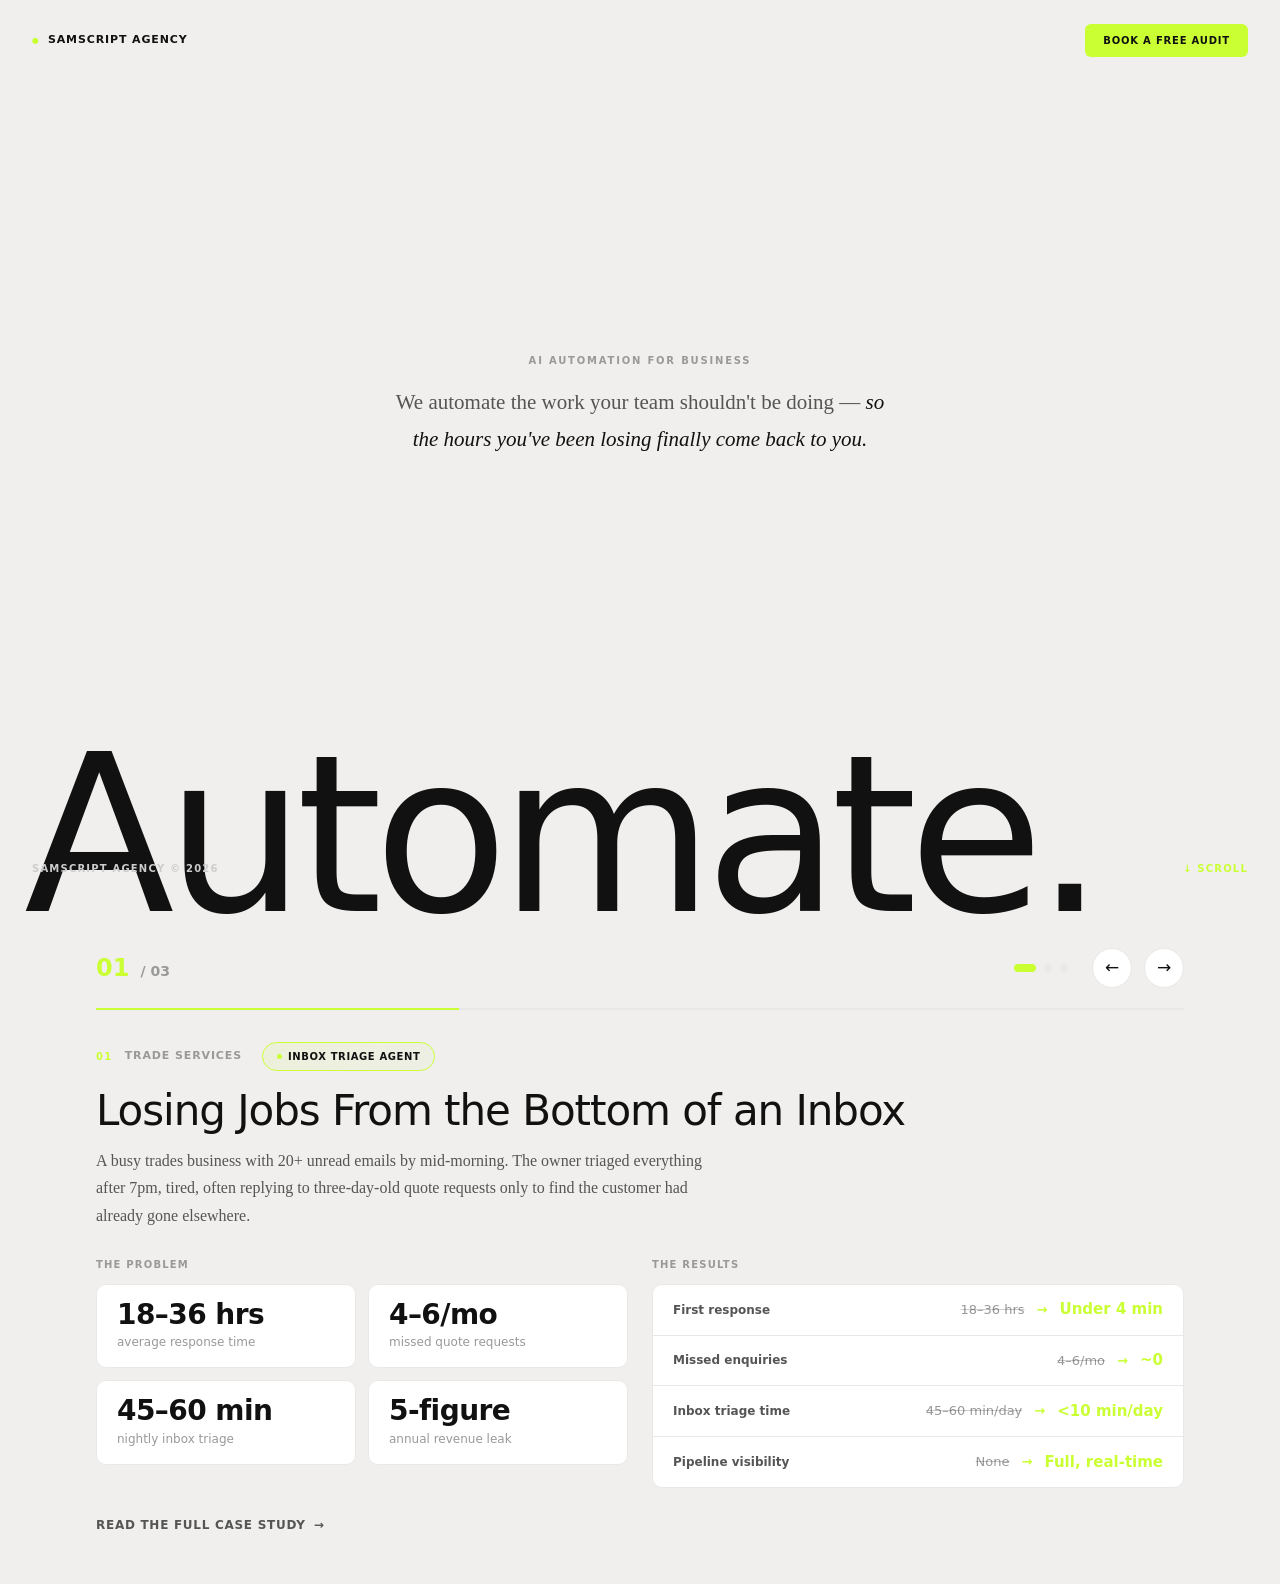
==== index.html @ f77a56ac "deploy: sampnorris/samscript.dev@aefa66f8e7de5ef4838a0bcd7e2a8e4425601371" ====
<!doctype html>
<html lang="en">
  <head>
    <meta charset="UTF-8" />
    <link rel="icon" type="image/svg+xml" href="/vite.svg" />
    <meta name="viewport" content="width=device-width, initial-scale=1.0" />
    <title>samscript-site</title>
    <script type="module" crossorigin src="/assets/index-CL_CeE8U.js"></script>
    <link rel="stylesheet" crossorigin href="/assets/index-Q63QSX1N.css">
  </head>
  <body>
    <div id="app"></div>
  </body>
</html>
---- assets/index-Q63QSX1N.css ----
@layer properties{@supports (((-webkit-hyphens:none)) and (not (margin-trim:inline))) or ((-moz-orient:inline) and (not (color:rgb(from red r g b)))){*,:before,:after,::backdrop{--tw-rotate-x:initial;--tw-rotate-y:initial;--tw-rotate-z:initial;--tw-skew-x:initial;--tw-skew-y:initial;--tw-border-style:solid;--tw-font-weight:initial;--tw-tracking:initial;--tw-backdrop-blur:initial;--tw-backdrop-brightness:initial;--tw-backdrop-contrast:initial;--tw-backdrop-grayscale:initial;--tw-backdrop-hue-rotate:initial;--tw-backdrop-invert:initial;--tw-backdrop-opacity:initial;--tw-backdrop-saturate:initial;--tw-backdrop-sepia:initial;--tw-ease:initial}}}@layer theme{:root,:host{--font-sans:"Jost", system-ui, sans-serif;--font-serif:"Lora", Georgia, serif;--font-mono:ui-monospace, SFMono-Regular, Menlo, Monaco, Consolas, "Liberation Mono", "Courier New", monospace;--spacing:.25rem;--font-weight-semibold:600;--font-weight-bold:700;--ease-out:cubic-bezier(0, 0, .2, 1);--ease-in-out:cubic-bezier(.4, 0, .2, 1);--default-transition-duration:.15s;--default-transition-timing-function:cubic-bezier(.4, 0, .2, 1);--default-font-family:var(--font-sans);--default-mono-font-family:var(--font-mono);--color-base:#f0efed;--color-surface:#fff;--color-surface-alt:#f7f6f4;--color-border:#e8e8e8;--color-border-dark:#d0d0d0;--color-text-primary:#111;--color-text-secondary:#555;--color-text-muted:#999;--color-text-faint:#ccc;--color-dark:#111;--color-dark-raised:#1c1c1c;--color-dark-border:#2a2a2a;--color-dark-muted:#666;--color-pop:#caff33;--color-pop-hover:#b8f020;--color-pop-text:#111}}@layer base{*,:after,:before,::backdrop{box-sizing:border-box;border:0 solid;margin:0;padding:0}::file-selector-button{box-sizing:border-box;border:0 solid;margin:0;padding:0}html,:host{-webkit-text-size-adjust:100%;tab-size:4;line-height:1.5;font-family:var(--default-font-family,ui-sans-serif, system-ui, sans-serif, "Apple Color Emoji", "Segoe UI Emoji", "Segoe UI Symbol", "Noto Color Emoji");font-feature-settings:var(--default-font-feature-settings,normal);font-variation-settings:var(--default-font-variation-settings,normal);-webkit-tap-highlight-color:transparent}hr{height:0;color:inherit;border-top-width:1px}abbr:where([title]){-webkit-text-decoration:underline dotted;text-decoration:underline dotted}h1,h2,h3,h4,h5,h6{font-size:inherit;font-weight:inherit}a{color:inherit;-webkit-text-decoration:inherit;text-decoration:inherit}b,strong{font-weight:bolder}code,kbd,samp,pre{font-family:var(--default-mono-font-family,ui-monospace, SFMono-Regular, Menlo, Monaco, Consolas, "Liberation Mono", "Courier New", monospace);font-feature-settings:var(--default-mono-font-feature-settings,normal);font-variation-settings:var(--default-mono-font-variation-settings,normal);font-size:1em}small{font-size:80%}sub,sup{vertical-align:baseline;font-size:75%;line-height:0;position:relative}sub{bottom:-.25em}sup{top:-.5em}table{text-indent:0;border-color:inherit;border-collapse:collapse}:-moz-focusring{outline:auto}progress{vertical-align:baseline}summary{display:list-item}ol,ul,menu{list-style:none}img,svg,video,canvas,audio,iframe,embed,object{vertical-align:middle;display:block}img,video{max-width:100%;height:auto}button,input,select,optgroup,textarea{font:inherit;font-feature-settings:inherit;font-variation-settings:inherit;letter-spacing:inherit;color:inherit;opacity:1;background-color:#0000;border-radius:0}::file-selector-button{font:inherit;font-feature-settings:inherit;font-variation-settings:inherit;letter-spacing:inherit;color:inherit;opacity:1;background-color:#0000;border-radius:0}:where(select:is([multiple],[size])) optgroup{font-weight:bolder}:where(select:is([multiple],[size])) optgroup option{padding-inline-start:20px}::file-selector-button{margin-inline-end:4px}::placeholder{opacity:1}@supports (not ((-webkit-appearance:-apple-pay-button))) or (contain-intrinsic-size:1px){::placeholder{color:currentColor}@supports (color:color-mix(in lab,red,red)){::placeholder{color:color-mix(in oklab,currentcolor 50%,transparent)}}}textarea{resize:vertical}::-webkit-search-decoration{-webkit-appearance:none}::-webkit-date-and-time-value{min-height:1lh;text-align:inherit}::-webkit-datetime-edit{display:inline-flex}::-webkit-datetime-edit-fields-wrapper{padding:0}::-webkit-datetime-edit{padding-block:0}::-webkit-datetime-edit-year-field{padding-block:0}::-webkit-datetime-edit-month-field{padding-block:0}::-webkit-datetime-edit-day-field{padding-block:0}::-webkit-datetime-edit-hour-field{padding-block:0}::-webkit-datetime-edit-minute-field{padding-block:0}::-webkit-datetime-edit-second-field{padding-block:0}::-webkit-datetime-edit-millisecond-field{padding-block:0}::-webkit-datetime-edit-meridiem-field{padding-block:0}::-webkit-calendar-picker-indicator{line-height:1}:-moz-ui-invalid{box-shadow:none}button,input:where([type=button],[type=reset],[type=submit]){appearance:button}::file-selector-button{appearance:button}::-webkit-inner-spin-button{height:auto}::-webkit-outer-spin-button{height:auto}[hidden]:where(:not([hidden=until-found])){display:none!important}*,:before,:after{box-sizing:border-box;margin:0;padding:0}html{font-family:var(--font-sans);-webkit-font-smoothing:antialiased;-moz-osx-font-smoothing:grayscale}body{background:var(--color-base);color:var(--color-text-primary);line-height:1.5}}@layer components{.btn-pop{background:var(--color-pop);color:var(--color-pop-text);font-family:var(--font-sans);letter-spacing:.08em;text-transform:uppercase;cursor:pointer;border:none;border-radius:6px;align-items:center;gap:6px;padding:12px 22px;font-size:11px;font-weight:800;transition:background .15s,transform .1s;display:inline-flex}.btn-pop:hover{background:var(--color-pop-hover);transform:translateY(-1px)}.btn-ghost{color:var(--color-text-secondary);font-family:var(--font-sans);letter-spacing:.06em;text-transform:uppercase;border:1.5px solid var(--color-border-dark);cursor:pointer;background:0 0;border-radius:6px;align-items:center;gap:6px;padding:11px 20px;font-size:11px;font-weight:600;transition:border-color .15s,color .15s;display:inline-flex}.btn-ghost:hover{border-color:var(--color-text-secondary);color:var(--color-text-primary)}.btn-pop-dark{background:var(--color-pop);color:var(--color-pop-text);font-family:var(--font-sans);letter-spacing:.08em;text-transform:uppercase;cursor:pointer;border:none;border-radius:6px;align-items:center;gap:6px;padding:12px 24px;font-size:11px;font-weight:800;transition:background .15s;display:inline-flex}.btn-pop-dark:hover{background:var(--color-pop-hover)}.label-eyebrow{font-family:var(--font-sans);letter-spacing:.18em;text-transform:uppercase;color:var(--color-text-muted);font-size:10px;font-weight:700}.text-serif{font-family:var(--font-serif);font-weight:400;line-height:1.75}}@layer utilities{.absolute{position:absolute}.relative{position:relative}.static{position:static}.start{inset-inline-start:var(--spacing)}.top-0{top:calc(var(--spacing) * 0)}.right-0{right:calc(var(--spacing) * 0)}.left-0{left:calc(var(--spacing) * 0)}.z-10{z-index:10}.mx-auto{margin-inline:auto}.mr-3{margin-right:calc(var(--spacing) * 3)}.mb-4{margin-bottom:calc(var(--spacing) * 4)}.mb-6{margin-bottom:calc(var(--spacing) * 6)}.ml-2{margin-left:calc(var(--spacing) * 2)}.contents{display:contents}.flex{display:flex}.grid{display:grid}.table{display:table}.min-h-screen{min-height:100vh}.w-full{width:100%}.max-w-\[1400px\]{max-width:1400px}.flex-1{flex:1}.flex-shrink{flex-shrink:1}.transform{transform:var(--tw-rotate-x,) var(--tw-rotate-y,) var(--tw-rotate-z,) var(--tw-skew-x,) var(--tw-skew-y,)}.grid-cols-1{grid-template-columns:repeat(1,minmax(0,1fr))}.flex-col{flex-direction:column}.flex-wrap{flex-wrap:wrap}.items-center{align-items:center}.items-end{align-items:flex-end}.justify-between{justify-content:space-between}.justify-center{justify-content:center}.gap-2{gap:calc(var(--spacing) * 2)}.gap-6{gap:calc(var(--spacing) * 6)}.border{border-style:var(--tw-border-style);border-width:1px}.px-6{padding-inline:calc(var(--spacing) * 6)}.py-12{padding-block:calc(var(--spacing) * 12)}.text-center{text-align:center}.text-left{text-align:left}.text-\[10px\]{font-size:10px}.text-\[11px\]{font-size:11px}.font-bold{--tw-font-weight:var(--font-weight-bold);font-weight:var(--font-weight-bold)}.font-semibold{--tw-font-weight:var(--font-weight-semibold);font-weight:var(--font-weight-semibold)}.tracking-\[0\.08em\]{--tw-tracking:.08em;letter-spacing:.08em}.tracking-\[0\.14em\]{--tw-tracking:.14em;letter-spacing:.14em}.text-\[var\(--color-pop\)\]{color:var(--color-pop)}.text-\[var\(--color-text-muted\)\]{color:var(--color-text-muted)}.uppercase{text-transform:uppercase}.backdrop-filter{-webkit-backdrop-filter:var(--tw-backdrop-blur,) var(--tw-backdrop-brightness,) var(--tw-backdrop-contrast,) var(--tw-backdrop-grayscale,) var(--tw-backdrop-hue-rotate,) var(--tw-backdrop-invert,) var(--tw-backdrop-opacity,) var(--tw-backdrop-saturate,) var(--tw-backdrop-sepia,);backdrop-filter:var(--tw-backdrop-blur,) var(--tw-backdrop-brightness,) var(--tw-backdrop-contrast,) var(--tw-backdrop-grayscale,) var(--tw-backdrop-hue-rotate,) var(--tw-backdrop-invert,) var(--tw-backdrop-opacity,) var(--tw-backdrop-saturate,) var(--tw-backdrop-sepia,)}.transition{transition-property:color,background-color,border-color,outline-color,text-decoration-color,fill,stroke,--tw-gradient-from,--tw-gradient-via,--tw-gradient-to,opacity,box-shadow,transform,translate,scale,rotate,filter,-webkit-backdrop-filter,backdrop-filter,display,content-visibility,overlay,pointer-events;transition-timing-function:var(--tw-ease,var(--default-transition-timing-function));transition-duration:var(--tw-duration,var(--default-transition-duration))}.ease-in-out{--tw-ease:var(--ease-in-out);transition-timing-function:var(--ease-in-out)}.ease-out{--tw-ease:var(--ease-out);transition-timing-function:var(--ease-out)}.select-none{-webkit-user-select:none;user-select:none}@media(min-width:40rem){.sm\:px-10{padding-inline:calc(var(--spacing) * 10)}}@media(min-width:48rem){.md\:px-10{padding-inline:calc(var(--spacing) * 10)}.md\:px-16{padding-inline:calc(var(--spacing) * 16)}}@media(min-width:64rem){.lg\:grid-cols-2{grid-template-columns:repeat(2,minmax(0,1fr))}.lg\:px-24{padding-inline:calc(var(--spacing) * 24)}}}@property --tw-rotate-x{syntax:"*";inherits:false}@property --tw-rotate-y{syntax:"*";inherits:false}@property --tw-rotate-z{syntax:"*";inherits:false}@property --tw-skew-x{syntax:"*";inherits:false}@property --tw-skew-y{syntax:"*";inherits:false}@property --tw-border-style{syntax:"*";inherits:false;initial-value:solid}@property --tw-font-weight{syntax:"*";inherits:false}@property --tw-tracking{syntax:"*";inherits:false}@property --tw-backdrop-blur{syntax:"*";inherits:false}@property --tw-backdrop-brightness{syntax:"*";inherits:false}@property --tw-backdrop-contrast{syntax:"*";inherits:false}@property --tw-backdrop-grayscale{syntax:"*";inherits:false}@property --tw-backdrop-hue-rotate{syntax:"*";inherits:false}@property --tw-backdrop-invert{syntax:"*";inherits:false}@property --tw-backdrop-opacity{syntax:"*";inherits:false}@property --tw-backdrop-saturate{syntax:"*";inherits:false}@property --tw-backdrop-sepia{syntax:"*";inherits:false}@property --tw-ease{syntax:"*";inherits:false}.carousel.svelte-183xy60{position:relative;scroll-margin-top:2rem}.controls.svelte-183xy60{display:flex;align-items:center;justify-content:space-between;margin-bottom:2rem;padding-bottom:1.25rem;border-bottom:2px solid var(--color-border);position:relative}.controls.svelte-183xy60:after{content:"";position:absolute;bottom:-2px;left:0;height:2px;background:var(--color-pop);transition:width .5s ease;width:var(--progress)}.counter.svelte-183xy60{font-weight:700;color:var(--color-text-secondary)}.counter.svelte-183xy60 .cur:where(.svelte-183xy60){font-size:24px;color:var(--color-pop);margin-right:.35rem}.counter.svelte-183xy60 .tot:where(.svelte-183xy60){color:var(--color-text-muted);font-size:14px}.nav-row.svelte-183xy60{display:flex;gap:.75rem;align-items:center}.dot.svelte-183xy60{width:8px;height:8px;border-radius:50%;background:var(--color-border);cursor:pointer;border:none;padding:0;transition:all .3s ease}.dot.on.svelte-183xy60{background:var(--color-pop);width:22px;border-radius:4px}.dot.svelte-183xy60:hover:not(.on){background:var(--color-text-muted)}.arrow.svelte-183xy60{width:40px;height:40px;border-radius:50%;border:1.5px solid var(--color-border);background:var(--color-surface);color:var(--color-text-primary);font-size:17px;display:flex;align-items:center;justify-content:center;cursor:pointer;transition:all .25s ease}.arrow.svelte-183xy60:hover{border-color:var(--color-pop);background:var(--color-pop);color:var(--color-pop-text)}.slide.svelte-183xy60{opacity:0;animation:svelte-183xy60-fadeIn .5s ease-out forwards}@keyframes svelte-183xy60-fadeIn{0%{opacity:0;transform:translateY(20px)}to{opacity:1;transform:translateY(0)}}.eyebrow.svelte-183xy60{display:flex;align-items:center;gap:.75rem;margin-bottom:1rem}.headline.svelte-183xy60{font-size:clamp(26px,3.5vw,42px);font-weight:500;line-height:1.15;letter-spacing:-.025em;color:var(--color-text-primary);margin-bottom:.75rem}.situation.svelte-183xy60{font-family:var(--font-serif);font-size:16px;line-height:1.7;color:var(--color-text-secondary);max-width:620px;margin-bottom:1.75rem}.stats-grid.svelte-183xy60{display:grid;grid-template-columns:1fr 1fr;gap:.75rem}.stat-card.svelte-183xy60{background:var(--color-surface);border:1.5px solid var(--color-border);border-radius:10px;padding:1rem 1.25rem;transition:border-color .2s ease}.stat-card.svelte-183xy60:hover{border-color:var(--color-pop)}.stat-val.svelte-183xy60{font-size:28px;font-weight:700;letter-spacing:-.02em;color:var(--color-text-primary);line-height:1;margin-bottom:.35rem}.stat-lbl.svelte-183xy60{font-size:12px;line-height:1.4;color:var(--color-text-muted)}.results.svelte-183xy60{background:var(--color-surface);border:1.5px solid var(--color-border);border-radius:10px;overflow:hidden}.res-row.svelte-183xy60{display:flex;align-items:center;justify-content:space-between;padding:.85rem 1.25rem;border-bottom:1px solid var(--color-border)}.res-row.svelte-183xy60:last-child{border-bottom:none}.res-metric.svelte-183xy60{font-size:12px;font-weight:600;color:var(--color-text-secondary);flex:1}.res-vals.svelte-183xy60{display:flex;align-items:center;gap:.75rem;flex-shrink:0}.res-before.svelte-183xy60{font-size:13px;color:var(--color-text-muted);text-decoration:line-through;text-decoration-color:#0003}.res-after.svelte-183xy60{font-size:15px;font-weight:700;color:var(--color-pop)}.res-arrow.svelte-183xy60{font-size:13px;color:var(--color-pop);font-weight:700}.read-more.svelte-183xy60{display:inline-flex;align-items:center;gap:.5rem;font-size:12px;font-weight:700;letter-spacing:.06em;text-transform:uppercase;color:var(--color-text-secondary);text-decoration:none;cursor:pointer;transition:color .2s ease;background:none;border:none;padding:0;font-family:var(--font-sans)}.read-more.svelte-183xy60:hover{color:var(--color-pop)}.read-more.svelte-183xy60 span:where(.svelte-183xy60){transition:transform .2s ease;display:inline-block}.read-more.svelte-183xy60:hover span:where(.svelte-183xy60){transform:translate(3px)}.section-label.svelte-183xy60{font-size:10px;font-weight:800;letter-spacing:.12em;text-transform:uppercase;color:var(--color-text-muted);margin-bottom:.75rem}.agent-pill.svelte-183xy60{display:inline-flex;align-items:center;gap:6px;padding:6px 14px;background:linear-gradient(135deg,#caff331a,#caff330a);border:1.5px solid var(--color-pop);border-radius:50px;font-size:10px;font-weight:700;letter-spacing:.06em;text-transform:uppercase;color:var(--color-text-primary)}.agent-dot.svelte-183xy60{width:5px;height:5px;border-radius:50%;background:var(--color-pop);animation:svelte-183xy60-pulse 2s ease-in-out infinite}@keyframes svelte-183xy60-pulse{0%,to{opacity:1}50%{opacity:.5}}@media(max-width:768px){.controls.svelte-183xy60{flex-direction:column;gap:1rem;align-items:flex-start}.nav-row.svelte-183xy60{width:100%;justify-content:space-between}.stats-grid.svelte-183xy60{grid-template-columns:1fr}.res-row.svelte-183xy60{flex-direction:column;align-items:flex-start;gap:.35rem}}.detail.svelte-16anqqb{min-height:100vh;background:var(--color-base)}.top-bar.svelte-16anqqb{position:sticky;top:0;z-index:50;display:flex;align-items:center;justify-content:space-between;padding:18px 32px;background:var(--color-base);border-bottom:1.5px solid var(--color-border);-webkit-backdrop-filter:blur(12px);backdrop-filter:blur(12px);background:#f0efedeb}.back-link.svelte-16anqqb{display:inline-flex;align-items:center;gap:8px;font-size:11px;font-weight:700;letter-spacing:.08em;text-transform:uppercase;color:var(--color-text-secondary);text-decoration:none;transition:color .2s ease}.back-link.svelte-16anqqb:hover{color:var(--color-pop)}.back-link.svelte-16anqqb .arrow:where(.svelte-16anqqb){transition:transform .2s ease;display:inline-block}.back-link.svelte-16anqqb:hover .arrow:where(.svelte-16anqqb){transform:translate(-3px)}.bar-label.svelte-16anqqb{font-size:10px;font-weight:700;letter-spacing:.12em;text-transform:uppercase;color:var(--color-text-faint)}.hero-banner.svelte-16anqqb{padding:80px 0 60px;border-bottom:2px solid var(--color-border)}.hero-inner.svelte-16anqqb{max-width:860px;margin:0 auto;padding:0 32px}.eyebrow-row.svelte-16anqqb{display:flex;align-items:center;gap:12px;margin-bottom:20px;flex-wrap:wrap}.case-number.svelte-16anqqb{font-size:11px;font-weight:700;letter-spacing:.14em;text-transform:uppercase;color:var(--color-pop)}.industry-tag.svelte-16anqqb{font-size:11px;font-weight:600;letter-spacing:.08em;text-transform:uppercase;color:var(--color-text-muted)}.agent-pill.svelte-16anqqb{display:inline-flex;align-items:center;gap:6px;padding:6px 14px;background:linear-gradient(135deg,#caff331a,#caff330a);border:1.5px solid var(--color-pop);border-radius:50px;font-size:10px;font-weight:700;letter-spacing:.06em;text-transform:uppercase;color:var(--color-text-primary)}.agent-dot.svelte-16anqqb{width:5px;height:5px;border-radius:50%;background:var(--color-pop);animation:svelte-16anqqb-pulse 2s ease-in-out infinite}@keyframes svelte-16anqqb-pulse{0%,to{opacity:1}50%{opacity:.5}}.hero-headline.svelte-16anqqb{font-family:var(--font-sans);font-size:clamp(32px,5vw,56px);font-weight:500;line-height:1.08;letter-spacing:-.03em;color:var(--color-text-primary);margin-bottom:20px}.hero-lede.svelte-16anqqb{font-family:var(--font-serif);font-size:clamp(17px,2vw,20px);line-height:1.7;color:var(--color-text-secondary);max-width:620px}.article.svelte-16anqqb{max-width:860px;margin:0 auto;padding:0 32px}.section.svelte-16anqqb{padding:56px 0;border-bottom:1px solid var(--color-border)}.section.svelte-16anqqb:last-child{border-bottom:none}.section-label.svelte-16anqqb{font-size:10px;font-weight:800;letter-spacing:.14em;text-transform:uppercase;color:var(--color-text-muted);margin-bottom:28px}.body-text.svelte-16anqqb{font-family:var(--font-serif);font-size:17px;line-height:1.8;color:var(--color-text-secondary)}.body-text.svelte-16anqqb+.body-text:where(.svelte-16anqqb){margin-top:1.25em}.drop-cap.svelte-16anqqb:first-letter{float:left;font-family:var(--font-sans);font-size:64px;font-weight:500;line-height:.8;padding-right:10px;padding-top:6px;color:var(--color-text-primary)}.insight-callout.svelte-16anqqb{position:relative;background:var(--color-surface);border:1.5px solid var(--color-border);border-radius:12px;padding:36px 40px;margin:40px 0}.insight-callout.svelte-16anqqb:before{content:"";position:absolute;left:0;top:20px;bottom:20px;width:3px;background:var(--color-pop);border-radius:2px}.insight-q.svelte-16anqqb{font-family:var(--font-serif);font-style:italic;font-size:19px;line-height:1.6;color:var(--color-text-primary);margin-bottom:12px}.insight-a.svelte-16anqqb{font-family:var(--font-serif);font-size:17px;line-height:1.6;color:var(--color-text-secondary)}.stats-grid.svelte-16anqqb{display:grid;grid-template-columns:repeat(4,1fr);gap:1rem}.stat-card.svelte-16anqqb{background:var(--color-surface);border:1.5px solid var(--color-border);border-radius:10px;padding:20px 24px;transition:border-color .2s ease}.stat-card.svelte-16anqqb:hover{border-color:var(--color-pop)}.stat-val.svelte-16anqqb{font-size:28px;font-weight:700;letter-spacing:-.02em;color:var(--color-text-primary);line-height:1;margin-bottom:6px}.stat-lbl.svelte-16anqqb{font-size:12px;line-height:1.4;color:var(--color-text-muted)}.built-text.svelte-16anqqb{font-family:var(--font-serif);font-size:17px;line-height:1.85;color:var(--color-text-secondary);max-width:680px}.results-table.svelte-16anqqb{width:100%;border:1.5px solid var(--color-border);border-radius:12px;overflow:hidden;background:var(--color-surface)}.res-header.svelte-16anqqb{display:flex;padding:14px 24px;background:var(--color-surface-alt);border-bottom:1.5px solid var(--color-border)}.res-header.svelte-16anqqb span:where(.svelte-16anqqb){font-size:10px;font-weight:800;letter-spacing:.12em;text-transform:uppercase;color:var(--color-text-muted)}.res-header.svelte-16anqqb .col-metric:where(.svelte-16anqqb){flex:1}.res-header.svelte-16anqqb .col-before:where(.svelte-16anqqb){width:140px;text-align:right}.res-header.svelte-16anqqb .col-after:where(.svelte-16anqqb){width:140px;text-align:right}.res-row.svelte-16anqqb{display:flex;align-items:center;padding:16px 24px;border-bottom:1px solid var(--color-border);transition:background .15s ease}.res-row.svelte-16anqqb:last-child{border-bottom:none}.res-row.svelte-16anqqb:hover{background:var(--color-surface-alt)}.res-metric.svelte-16anqqb{flex:1;font-size:14px;font-weight:600;color:var(--color-text-secondary)}.res-before.svelte-16anqqb{width:140px;text-align:right;font-size:14px;color:var(--color-text-muted);text-decoration:line-through;text-decoration-color:#00000026}.res-after.svelte-16anqqb{width:140px;text-align:right;font-size:15px;font-weight:700;color:var(--color-pop)}.quote-block.svelte-16anqqb{position:relative;background:var(--color-dark);border-radius:14px;padding:48px 52px;margin:0}.quote-mark.svelte-16anqqb{position:absolute;top:28px;left:40px;font-size:72px;line-height:1;color:var(--color-pop);opacity:.25;font-family:var(--font-serif);pointer-events:none}.quote-text.svelte-16anqqb{font-family:var(--font-serif);font-style:italic;font-size:clamp(18px,2.2vw,22px);line-height:1.7;color:#f0efed;margin-bottom:20px;position:relative;z-index:1}.quote-attr.svelte-16anqqb{font-size:12px;font-weight:700;letter-spacing:.08em;text-transform:uppercase;color:var(--color-dark-muted)}.bottom-cta.svelte-16anqqb{text-align:center;padding:72px 32px;border-top:2px solid var(--color-border)}.cta-headline.svelte-16anqqb{font-family:var(--font-sans);font-size:clamp(24px,3vw,36px);font-weight:500;letter-spacing:-.02em;color:var(--color-text-primary);margin-bottom:12px}.cta-sub.svelte-16anqqb{font-family:var(--font-serif);font-size:16px;line-height:1.6;color:var(--color-text-secondary);max-width:460px;margin:0 auto 28px}.detail.svelte-16anqqb{animation:svelte-16anqqb-pageIn .5s ease-out}@keyframes svelte-16anqqb-pageIn{0%{opacity:0}to{opacity:1}}.stagger-1.svelte-16anqqb{animation:svelte-16anqqb-slideUp .55s ease-out .05s both}.stagger-2.svelte-16anqqb{animation:svelte-16anqqb-slideUp .55s ease-out .12s both}.stagger-3.svelte-16anqqb{animation:svelte-16anqqb-slideUp .55s ease-out .2s both}.stagger-4.svelte-16anqqb{animation:svelte-16anqqb-slideUp .55s ease-out .28s both}.stagger-5.svelte-16anqqb{animation:svelte-16anqqb-slideUp .55s ease-out .36s both}.stagger-6.svelte-16anqqb{animation:svelte-16anqqb-slideUp .55s ease-out .44s both}.stagger-7.svelte-16anqqb{animation:svelte-16anqqb-slideUp .55s ease-out .52s both}@keyframes svelte-16anqqb-slideUp{0%{opacity:0;transform:translateY(24px)}to{opacity:1;transform:translateY(0)}}@media(max-width:768px){.hero-inner.svelte-16anqqb,.article.svelte-16anqqb{padding:0 20px}.top-bar.svelte-16anqqb{padding:14px 20px}.hero-banner.svelte-16anqqb{padding:56px 0 40px}.section.svelte-16anqqb{padding:40px 0}.stats-grid.svelte-16anqqb{grid-template-columns:1fr 1fr}.insight-callout.svelte-16anqqb{padding:28px 24px}.quote-block.svelte-16anqqb{padding:36px 28px}.quote-mark.svelte-16anqqb{left:20px;top:18px;font-size:56px}.res-header.svelte-16anqqb .col-before:where(.svelte-16anqqb),.res-header.svelte-16anqqb .col-after:where(.svelte-16anqqb){width:100px}.res-before.svelte-16anqqb,.res-after.svelte-16anqqb{width:100px}}@media(max-width:480px){.stats-grid.svelte-16anqqb{grid-template-columns:1fr}.res-header.svelte-16anqqb{display:none}.res-row.svelte-16anqqb{flex-direction:column;align-items:flex-start;gap:4px}.res-before.svelte-16anqqb,.res-after.svelte-16anqqb{width:auto;text-align:left}}
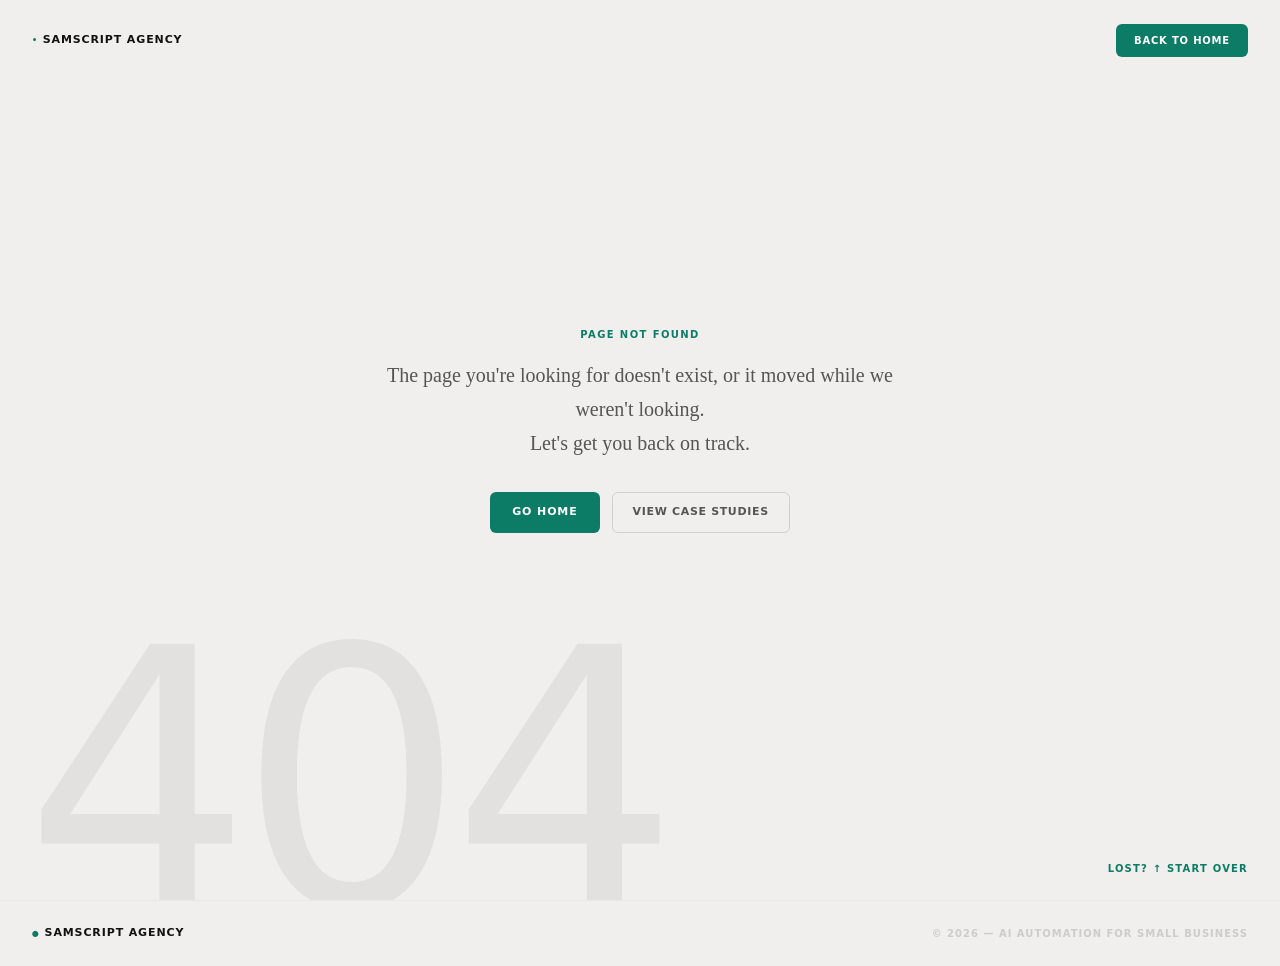
==== commit 516b3d3e: "deploy: sampnorris/samscript.dev@01a13c0c09083a279e44eea005186c3a864ef613" ====
--- a/index.html
+++ b/index.html
@@ -2,13 +2,131 @@
 <html lang="en">
   <head>
     <meta charset="UTF-8" />
-    <link rel="icon" type="image/svg+xml" href="/vite.svg" />
     <meta name="viewport" content="width=device-width, initial-scale=1.0" />
-    <title>samscript-site</title>
-    <script type="module" crossorigin src="/assets/index-CL_CeE8U.js"></script>
-    <link rel="stylesheet" crossorigin href="/assets/index-Q63QSX1N.css">
+
+    <!-- Primary Meta Tags -->
+    <title>SamScript Agency | AI Automation for Small Business</title>
+    <meta name="description" content="SamScript Agency builds AI automation agents for small businesses. We automate inbox triage, social media, e-commerce support, and more — so the hours you've been losing come back to you." />
+    <meta name="author" content="SamScript Agency" />
+    <link rel="canonical" href="https://samscript.dev/" />
+
+    <!-- Open Graph / Facebook -->
+    <meta property="og:type" content="website" />
+    <meta property="og:url" content="https://samscript.dev/" />
+    <meta property="og:title" content="SamScript Agency | AI Automation for Small Business" />
+    <meta property="og:description" content="We automate the work your team shouldn't be doing — inbox triage, social media, e-commerce support, and more. AI agents built for trades, retail, and Shopify stores." />
+    <meta property="og:site_name" content="SamScript Agency" />
+    <meta property="og:locale" content="en_GB" />
+
+    <!-- Twitter -->
+    <meta name="twitter:card" content="summary_large_image" />
+    <meta name="twitter:title" content="SamScript Agency | AI Automation for Small Business" />
+    <meta name="twitter:description" content="We automate the work your team shouldn't be doing — inbox triage, social media, e-commerce support, and more. AI agents built for trades, retail, and Shopify stores." />
+
+    <!-- Favicon -->
+    <link rel="icon" type="image/svg+xml" href="/favicon.svg" />
+    <link rel="icon" type="image/png" sizes="32x32" href="/favicon.svg" />
+
+    <!-- Font Preconnect (performance) -->
+    <link rel="preconnect" href="https://fonts.googleapis.com" />
+    <link rel="preconnect" href="https://fonts.gstatic.com" crossorigin />
+
+    <!-- Structured Data: Organization -->
+    <script type="application/ld+json">
+    {
+      "@context": "https://schema.org",
+      "@type": "Organization",
+      "name": "SamScript Agency",
+      "url": "https://samscript.dev",
+      "description": "AI automation agency that builds intelligent agents for small businesses — automating inbox triage, social media management, e-commerce support, and more.",
+      "foundingDate": "2026",
+      "areaServed": "GB",
+      "serviceType": ["AI Automation", "Business Process Automation", "AI Agent Development"],
+      "knowsAbout": ["Artificial Intelligence", "Business Automation", "Email Triage", "Social Media Automation", "E-commerce Automation"]
+    }
+    </script>
+
+    <!-- Structured Data: WebSite (enables sitelinks search in Google) -->
+    <script type="application/ld+json">
+    {
+      "@context": "https://schema.org",
+      "@type": "WebSite",
+      "name": "SamScript Agency",
+      "url": "https://samscript.dev"
+    }
+    </script>
+
+    <!-- Structured Data: ProfessionalService -->
+    <script type="application/ld+json">
+    {
+      "@context": "https://schema.org",
+      "@type": "ProfessionalService",
+      "name": "SamScript Agency",
+      "url": "https://samscript.dev",
+      "description": "We build AI automation agents for small businesses — trades, retail, and e-commerce.",
+      "priceRange": "$$",
+      "areaServed": {
+        "@type": "Country",
+        "name": "United Kingdom"
+      },
+      "hasOfferCatalog": {
+        "@type": "OfferCatalog",
+        "name": "AI Automation Services",
+        "itemListElement": [
+          {
+            "@type": "Offer",
+            "itemOffered": {
+              "@type": "Service",
+              "name": "Inbox Triage Agent",
+              "description": "AI agent that classifies, prioritises, and auto-responds to emails for trade businesses."
+            }
+          },
+          {
+            "@type": "Offer",
+            "itemOffered": {
+              "@type": "Service",
+              "name": "Social Presence Agent",
+              "description": "AI agent that monitors and responds to social media comments and DMs in real time."
+            }
+          },
+          {
+            "@type": "Offer",
+            "itemOffered": {
+              "@type": "Service",
+              "name": "ShopFlow",
+              "description": "AI-powered cart recovery, support automation, and win-back campaigns for Shopify stores."
+            }
+          }
+        ]
+      }
+    }
+    </script>
+    <script type="module" crossorigin src="/assets/index-BN-cw52J.js"></script>
+    <link rel="stylesheet" crossorigin href="/assets/index-BWEl8gk3.css">
   </head>
   <body>
     <div id="app"></div>
+
+    <!-- Noscript fallback: real content for search engine crawlers -->
+    <noscript>
+      <div style="max-width:800px;margin:0 auto;padding:40px 20px;font-family:system-ui,sans-serif;color:#111;">
+<h1>SamScript Agency — AI Automation for Small Business</h1>
+<p>We automate the work your team shouldn't be doing — so the hours you've been losing finally come back to you.</p>
+<h2>Our AI Automation Services</h2>
+<p>SamScript Agency builds AI agents for trades, retail, and e-commerce businesses. No dashboards to learn. No process changes. Just results.</p>
+<h3>Losing Jobs From the Bottom of an Inbox — Inbox Triage Agent (Trade Services)</h3>
+<p>A busy trades business with 20+ unread emails by mid-morning. The owner triaged everything after 7pm, tired, often replying to three-day-old quote requests only to find the customer had already gone elsewhere.</p>
+<p><a href="/case-study/inbox-triage-agent">Read the full case study</a></p>
+<h3>Invisible on Its Own Social Media — Social Presence Agent (Independent Retail)</h3>
+<p>A small brand with thousands of engaged followers, but the owner managed everything alone. Comments got replies days late. DMs sat unread for a week. Buying signals went cold. The algorithm noticed — reach had been declining for months.</p>
+<p><a href="/case-study/social-presence-agent">Read the full case study</a></p>
+<h3>Sitting on a Revenue Problem It Didn't Know It Had — ShopFlow (E-commerce / Shopify)</h3>
+<p>A two-person Shopify store doing decent volume. Nobody had looked at what the data was saying: abandoned carts recovering at under 2%, founders spending 90 minutes a day on repeat support questions, and 60% of customers lapsed with zero win-back.</p>
+<p><a href="/case-study/shopflow">Read the full case study</a></p>
+<h2>Book a Free Audit</h2>
+<p>We build quiet systems that fix problems like these. Contact SamScript Agency to book a free audit.</p>
+</div>
+    </noscript>
+
   </body>
 </html>
--- a/assets/index-BWEl8gk3.css
+++ b/assets/index-BWEl8gk3.css
@@ -0,0 +1 @@
+@layer properties{@supports (((-webkit-hyphens:none)) and (not (margin-trim:inline))) or ((-moz-orient:inline) and (not (color:rgb(from red r g b)))){*,:before,:after,::backdrop{--tw-rotate-x:initial;--tw-rotate-y:initial;--tw-rotate-z:initial;--tw-skew-x:initial;--tw-skew-y:initial;--tw-border-style:solid;--tw-font-weight:initial;--tw-tracking:initial;--tw-backdrop-blur:initial;--tw-backdrop-brightness:initial;--tw-backdrop-contrast:initial;--tw-backdrop-grayscale:initial;--tw-backdrop-hue-rotate:initial;--tw-backdrop-invert:initial;--tw-backdrop-opacity:initial;--tw-backdrop-saturate:initial;--tw-backdrop-sepia:initial;--tw-ease:initial}}}@layer theme{:root,:host{--font-sans:"Jost", system-ui, sans-serif;--font-serif:"Lora", Georgia, serif;--font-mono:ui-monospace, SFMono-Regular, Menlo, Monaco, Consolas, "Liberation Mono", "Courier New", monospace;--spacing:.25rem;--font-weight-semibold:600;--font-weight-bold:700;--ease-out:cubic-bezier(0, 0, .2, 1);--ease-in-out:cubic-bezier(.4, 0, .2, 1);--default-transition-duration:.15s;--default-transition-timing-function:cubic-bezier(.4, 0, .2, 1);--default-font-family:var(--font-sans);--default-mono-font-family:var(--font-mono);--color-base:#f0efed;--color-surface:#fff;--color-surface-alt:#f7f6f4;--color-border:#e8e8e8;--color-border-dark:#d0d0d0;--color-text-primary:#111;--color-text-secondary:#555;--color-text-muted:#999;--color-text-faint:#ccc;--color-dark:#111;--color-dark-raised:#1c1c1c;--color-dark-border:#2a2a2a;--color-dark-muted:#666;--color-pop:#0d7c66;--color-pop-hover:#0a6654;--color-pop-text:#fff}}@layer base{*,:after,:before,::backdrop{box-sizing:border-box;border:0 solid;margin:0;padding:0}::file-selector-button{box-sizing:border-box;border:0 solid;margin:0;padding:0}html,:host{-webkit-text-size-adjust:100%;tab-size:4;line-height:1.5;font-family:var(--default-font-family,ui-sans-serif, system-ui, sans-serif, "Apple Color Emoji", "Segoe UI Emoji", "Segoe UI Symbol", "Noto Color Emoji");font-feature-settings:var(--default-font-feature-settings,normal);font-variation-settings:var(--default-font-variation-settings,normal);-webkit-tap-highlight-color:transparent}hr{height:0;color:inherit;border-top-width:1px}abbr:where([title]){-webkit-text-decoration:underline dotted;text-decoration:underline dotted}h1,h2,h3,h4,h5,h6{font-size:inherit;font-weight:inherit}a{color:inherit;-webkit-text-decoration:inherit;text-decoration:inherit}b,strong{font-weight:bolder}code,kbd,samp,pre{font-family:var(--default-mono-font-family,ui-monospace, SFMono-Regular, Menlo, Monaco, Consolas, "Liberation Mono", "Courier New", monospace);font-feature-settings:var(--default-mono-font-feature-settings,normal);font-variation-settings:var(--default-mono-font-variation-settings,normal);font-size:1em}small{font-size:80%}sub,sup{vertical-align:baseline;font-size:75%;line-height:0;position:relative}sub{bottom:-.25em}sup{top:-.5em}table{text-indent:0;border-color:inherit;border-collapse:collapse}:-moz-focusring{outline:auto}progress{vertical-align:baseline}summary{display:list-item}ol,ul,menu{list-style:none}img,svg,video,canvas,audio,iframe,embed,object{vertical-align:middle;display:block}img,video{max-width:100%;height:auto}button,input,select,optgroup,textarea{font:inherit;font-feature-settings:inherit;font-variation-settings:inherit;letter-spacing:inherit;color:inherit;opacity:1;background-color:#0000;border-radius:0}::file-selector-button{font:inherit;font-feature-settings:inherit;font-variation-settings:inherit;letter-spacing:inherit;color:inherit;opacity:1;background-color:#0000;border-radius:0}:where(select:is([multiple],[size])) optgroup{font-weight:bolder}:where(select:is([multiple],[size])) optgroup option{padding-inline-start:20px}::file-selector-button{margin-inline-end:4px}::placeholder{opacity:1}@supports (not ((-webkit-appearance:-apple-pay-button))) or (contain-intrinsic-size:1px){::placeholder{color:currentColor}@supports (color:color-mix(in lab,red,red)){::placeholder{color:color-mix(in oklab,currentcolor 50%,transparent)}}}textarea{resize:vertical}::-webkit-search-decoration{-webkit-appearance:none}::-webkit-date-and-time-value{min-height:1lh;text-align:inherit}::-webkit-datetime-edit{display:inline-flex}::-webkit-datetime-edit-fields-wrapper{padding:0}::-webkit-datetime-edit{padding-block:0}::-webkit-datetime-edit-year-field{padding-block:0}::-webkit-datetime-edit-month-field{padding-block:0}::-webkit-datetime-edit-day-field{padding-block:0}::-webkit-datetime-edit-hour-field{padding-block:0}::-webkit-datetime-edit-minute-field{padding-block:0}::-webkit-datetime-edit-second-field{padding-block:0}::-webkit-datetime-edit-millisecond-field{padding-block:0}::-webkit-datetime-edit-meridiem-field{padding-block:0}::-webkit-calendar-picker-indicator{line-height:1}:-moz-ui-invalid{box-shadow:none}button,input:where([type=button],[type=reset],[type=submit]){appearance:button}::file-selector-button{appearance:button}::-webkit-inner-spin-button{height:auto}::-webkit-outer-spin-button{height:auto}[hidden]:where(:not([hidden=until-found])){display:none!important}*,:before,:after{box-sizing:border-box;margin:0;padding:0}html{font-family:var(--font-sans);-webkit-font-smoothing:antialiased;-moz-osx-font-smoothing:grayscale}body{background:var(--color-base);color:var(--color-text-primary);line-height:1.5}}@layer components{.btn-pop{background:var(--color-pop);color:var(--color-pop-text);font-family:var(--font-sans);letter-spacing:.08em;text-transform:uppercase;cursor:pointer;border:none;border-radius:6px;align-items:center;gap:6px;padding:12px 22px;font-size:11px;font-weight:800;transition:background .15s,transform .1s;display:inline-flex}.btn-pop:hover{background:var(--color-pop-hover);transform:translateY(-1px)}.btn-ghost{color:var(--color-text-secondary);font-family:var(--font-sans);letter-spacing:.06em;text-transform:uppercase;border:1.5px solid var(--color-border-dark);cursor:pointer;background:0 0;border-radius:6px;align-items:center;gap:6px;padding:11px 20px;font-size:11px;font-weight:600;transition:border-color .15s,color .15s;display:inline-flex}.btn-ghost:hover{border-color:var(--color-text-secondary);color:var(--color-text-primary)}.btn-pop-dark{background:var(--color-pop);color:var(--color-pop-text);font-family:var(--font-sans);letter-spacing:.08em;text-transform:uppercase;cursor:pointer;border:none;border-radius:6px;align-items:center;gap:6px;padding:12px 24px;font-size:11px;font-weight:800;transition:background .15s;display:inline-flex}.btn-pop-dark:hover{background:var(--color-pop-hover)}.label-eyebrow{font-family:var(--font-sans);letter-spacing:.18em;text-transform:uppercase;color:var(--color-text-muted);font-size:10px;font-weight:700}.text-serif{font-family:var(--font-serif);font-weight:400;line-height:1.75}}@layer utilities{.visible{visibility:visible}.absolute{position:absolute}.relative{position:relative}.static{position:static}.start{inset-inline-start:var(--spacing)}.end{inset-inline-end:var(--spacing)}.top-0{top:calc(var(--spacing) * 0)}.right-0{right:calc(var(--spacing) * 0)}.left-0{left:calc(var(--spacing) * 0)}.z-10{z-index:10}.mx-auto{margin-inline:auto}.mr-3{margin-right:calc(var(--spacing) * 3)}.mb-4{margin-bottom:calc(var(--spacing) * 4)}.mb-6{margin-bottom:calc(var(--spacing) * 6)}.ml-2{margin-left:calc(var(--spacing) * 2)}.contents{display:contents}.flex{display:flex}.grid{display:grid}.hidden{display:none}.table{display:table}.min-h-screen{min-height:100vh}.w-full{width:100%}.max-w-\[1400px\]{max-width:1400px}.flex-1{flex:1}.flex-shrink{flex-shrink:1}.transform{transform:var(--tw-rotate-x,) var(--tw-rotate-y,) var(--tw-rotate-z,) var(--tw-skew-x,) var(--tw-skew-y,)}.grid-cols-1{grid-template-columns:repeat(1,minmax(0,1fr))}.flex-col{flex-direction:column}.flex-wrap{flex-wrap:wrap}.items-center{align-items:center}.items-end{align-items:flex-end}.justify-between{justify-content:space-between}.justify-center{justify-content:center}.justify-end{justify-content:flex-end}.gap-2{gap:calc(var(--spacing) * 2)}.gap-6{gap:calc(var(--spacing) * 6)}.border{border-style:var(--tw-border-style);border-width:1px}.px-6{padding-inline:calc(var(--spacing) * 6)}.py-12{padding-block:calc(var(--spacing) * 12)}.text-center{text-align:center}.text-left{text-align:left}.text-\[10px\]{font-size:10px}.text-\[11px\]{font-size:11px}.font-bold{--tw-font-weight:var(--font-weight-bold);font-weight:var(--font-weight-bold)}.font-semibold{--tw-font-weight:var(--font-weight-semibold);font-weight:var(--font-weight-semibold)}.tracking-\[0\.08em\]{--tw-tracking:.08em;letter-spacing:.08em}.tracking-\[0\.14em\]{--tw-tracking:.14em;letter-spacing:.14em}.text-\[var\(--color-pop\)\]{color:var(--color-pop)}.text-\[var\(--color-text-muted\)\]{color:var(--color-text-muted)}.uppercase{text-transform:uppercase}.backdrop-filter{-webkit-backdrop-filter:var(--tw-backdrop-blur,) var(--tw-backdrop-brightness,) var(--tw-backdrop-contrast,) var(--tw-backdrop-grayscale,) var(--tw-backdrop-hue-rotate,) var(--tw-backdrop-invert,) var(--tw-backdrop-opacity,) var(--tw-backdrop-saturate,) var(--tw-backdrop-sepia,);backdrop-filter:var(--tw-backdrop-blur,) var(--tw-backdrop-brightness,) var(--tw-backdrop-contrast,) var(--tw-backdrop-grayscale,) var(--tw-backdrop-hue-rotate,) var(--tw-backdrop-invert,) var(--tw-backdrop-opacity,) var(--tw-backdrop-saturate,) var(--tw-backdrop-sepia,)}.transition{transition-property:color,background-color,border-color,outline-color,text-decoration-color,fill,stroke,--tw-gradient-from,--tw-gradient-via,--tw-gradient-to,opacity,box-shadow,transform,translate,scale,rotate,filter,-webkit-backdrop-filter,backdrop-filter,display,content-visibility,overlay,pointer-events;transition-timing-function:var(--tw-ease,var(--default-transition-timing-function));transition-duration:var(--tw-duration,var(--default-transition-duration))}.ease-in-out{--tw-ease:var(--ease-in-out);transition-timing-function:var(--ease-in-out)}.ease-out{--tw-ease:var(--ease-out);transition-timing-function:var(--ease-out)}.select-none{-webkit-user-select:none;user-select:none}@media(min-width:40rem){.sm\:px-10{padding-inline:calc(var(--spacing) * 10)}}@media(min-width:48rem){.md\:px-10{padding-inline:calc(var(--spacing) * 10)}.md\:px-16{padding-inline:calc(var(--spacing) * 16)}}@media(min-width:64rem){.lg\:grid-cols-2{grid-template-columns:repeat(2,minmax(0,1fr))}.lg\:px-24{padding-inline:calc(var(--spacing) * 24)}}}@property --tw-rotate-x{syntax:"*";inherits:false}@property --tw-rotate-y{syntax:"*";inherits:false}@property --tw-rotate-z{syntax:"*";inherits:false}@property --tw-skew-x{syntax:"*";inherits:false}@property --tw-skew-y{syntax:"*";inherits:false}@property --tw-border-style{syntax:"*";inherits:false;initial-value:solid}@property --tw-font-weight{syntax:"*";inherits:false}@property --tw-tracking{syntax:"*";inherits:false}@property --tw-backdrop-blur{syntax:"*";inherits:false}@property --tw-backdrop-brightness{syntax:"*";inherits:false}@property --tw-backdrop-contrast{syntax:"*";inherits:false}@property --tw-backdrop-grayscale{syntax:"*";inherits:false}@property --tw-backdrop-hue-rotate{syntax:"*";inherits:false}@property --tw-backdrop-invert{syntax:"*";inherits:false}@property --tw-backdrop-opacity{syntax:"*";inherits:false}@property --tw-backdrop-saturate{syntax:"*";inherits:false}@property --tw-backdrop-sepia{syntax:"*";inherits:false}@property --tw-ease{syntax:"*";inherits:false}.carousel.svelte-183xy60{position:relative;scroll-margin-top:2rem}.section-header.svelte-183xy60{margin-bottom:2.5rem}.section-eyebrow.svelte-183xy60{font-size:10px;font-weight:700;letter-spacing:.14em;text-transform:uppercase;color:var(--color-pop);margin-bottom:12px}.section-title.svelte-183xy60{font-family:var(--font-sans);font-size:clamp(24px,3.5vw,40px);font-weight:500;line-height:1.15;letter-spacing:-.025em;color:var(--color-text-primary);max-width:640px}.controls.svelte-183xy60{display:flex;align-items:center;justify-content:space-between;margin-bottom:2rem;padding-bottom:1.25rem;border-bottom:2px solid var(--color-border);position:relative}.controls.svelte-183xy60:after{content:"";position:absolute;bottom:-2px;left:0;height:2px;background:var(--color-pop);transition:width .5s ease;width:var(--progress)}.counter.svelte-183xy60{font-weight:700;color:var(--color-text-secondary)}.counter.svelte-183xy60 .cur:where(.svelte-183xy60){font-size:24px;color:var(--color-pop);margin-right:.35rem}.counter.svelte-183xy60 .tot:where(.svelte-183xy60){color:var(--color-text-muted);font-size:14px}.nav-row.svelte-183xy60{display:flex;gap:.75rem;align-items:center}.dot.svelte-183xy60{width:8px;height:8px;border-radius:50%;background:var(--color-border);cursor:pointer;border:none;padding:0;transition:all .3s ease}.dot.on.svelte-183xy60{background:var(--color-pop);width:22px;border-radius:4px}.dot.svelte-183xy60:hover:not(.on){background:var(--color-text-muted)}.arrow.svelte-183xy60{width:40px;height:40px;border-radius:50%;border:1.5px solid var(--color-border);background:var(--color-surface);color:var(--color-text-primary);font-size:17px;display:flex;align-items:center;justify-content:center;cursor:pointer;transition:all .25s ease}.arrow.svelte-183xy60:hover{border-color:var(--color-pop);background:var(--color-pop);color:var(--color-pop-text)}.slide.svelte-183xy60{opacity:0;animation:svelte-183xy60-fadeIn .5s ease-out forwards}@keyframes svelte-183xy60-fadeIn{0%{opacity:0;transform:translateY(20px)}to{opacity:1;transform:translateY(0)}}.eyebrow.svelte-183xy60{display:flex;align-items:center;gap:.75rem;margin-bottom:1rem}.headline.svelte-183xy60{font-size:clamp(20px,2.5vw,28px);font-weight:500;line-height:1.2;letter-spacing:-.02em;color:var(--color-text-primary);margin-bottom:.75rem}.situation.svelte-183xy60{font-family:var(--font-serif);font-size:16px;line-height:1.7;color:var(--color-text-secondary);max-width:620px;margin-bottom:1.75rem}.stats-grid.svelte-183xy60{display:grid;grid-template-columns:1fr 1fr;gap:.75rem}.stat-card.svelte-183xy60{background:var(--color-surface);border:1.5px solid var(--color-border);border-radius:10px;padding:1rem 1.25rem;transition:border-color .2s ease}.stat-card.svelte-183xy60:hover{border-color:var(--color-pop)}.stat-val.svelte-183xy60{font-size:28px;font-weight:700;letter-spacing:-.02em;color:var(--color-text-primary);line-height:1;margin-bottom:.35rem}.stat-lbl.svelte-183xy60{font-size:12px;line-height:1.4;color:var(--color-text-muted)}.results.svelte-183xy60{background:var(--color-surface);border:1.5px solid var(--color-border);border-radius:10px;overflow:hidden}.res-row.svelte-183xy60{display:flex;align-items:center;justify-content:space-between;padding:.85rem 1.25rem;border-bottom:1px solid var(--color-border)}.res-row.svelte-183xy60:last-child{border-bottom:none}.res-metric.svelte-183xy60{font-size:12px;font-weight:600;color:var(--color-text-secondary);flex:1}.res-vals.svelte-183xy60{display:flex;align-items:center;gap:.75rem;flex-shrink:0}.res-before.svelte-183xy60{font-size:13px;color:var(--color-text-muted);text-decoration:line-through;text-decoration-color:#0003}.res-after.svelte-183xy60{font-size:15px;font-weight:700;color:var(--color-pop)}.res-arrow.svelte-183xy60{font-size:13px;color:var(--color-pop);font-weight:700}.read-more.svelte-183xy60{display:inline-flex;align-items:center;gap:.5rem;font-size:12px;font-weight:700;letter-spacing:.06em;text-transform:uppercase;color:var(--color-text-secondary);text-decoration:none;cursor:pointer;transition:color .2s ease;background:none;border:none;padding:0;font-family:var(--font-sans)}.read-more.svelte-183xy60:hover{color:var(--color-pop)}.read-more.svelte-183xy60 span:where(.svelte-183xy60){transition:transform .2s ease;display:inline-block}.read-more.svelte-183xy60:hover span:where(.svelte-183xy60){transform:translate(3px)}.section-label.svelte-183xy60{font-size:10px;font-weight:800;letter-spacing:.12em;text-transform:uppercase;color:var(--color-text-muted);margin-bottom:.75rem}.agent-pill.svelte-183xy60{display:inline-flex;align-items:center;gap:6px;padding:6px 14px;background:linear-gradient(135deg,#0d7c661f,#0d7c660a);border:1.5px solid var(--color-pop);border-radius:50px;font-size:10px;font-weight:700;letter-spacing:.06em;text-transform:uppercase;color:var(--color-text-primary)}.agent-dot.svelte-183xy60{width:5px;height:5px;border-radius:50%;background:var(--color-pop);animation:svelte-183xy60-pulse 2s ease-in-out infinite}@keyframes svelte-183xy60-pulse{0%,to{opacity:1}50%{opacity:.5}}@media(max-width:768px){.controls.svelte-183xy60{flex-direction:column;gap:1rem;align-items:flex-start}.nav-row.svelte-183xy60{width:100%;justify-content:space-between}.stats-grid.svelte-183xy60{grid-template-columns:1fr}.res-row.svelte-183xy60{flex-direction:column;align-items:flex-start;gap:.35rem}}.detail.svelte-16anqqb{min-height:100vh;background:var(--color-base)}.top-bar.svelte-16anqqb{position:sticky;top:0;z-index:50;display:flex;align-items:center;justify-content:space-between;padding:18px 32px;background:var(--color-base);border-bottom:1.5px solid var(--color-border);-webkit-backdrop-filter:blur(12px);backdrop-filter:blur(12px);background:#f0efedeb}.back-link.svelte-16anqqb{display:inline-flex;align-items:center;gap:8px;font-size:11px;font-weight:700;letter-spacing:.08em;text-transform:uppercase;color:var(--color-text-secondary);text-decoration:none;transition:color .2s ease}.back-link.svelte-16anqqb:hover{color:var(--color-pop)}.back-link.svelte-16anqqb .arrow:where(.svelte-16anqqb){transition:transform .2s ease;display:inline-block}.back-link.svelte-16anqqb:hover .arrow:where(.svelte-16anqqb){transform:translate(-3px)}.bar-label.svelte-16anqqb{font-size:10px;font-weight:700;letter-spacing:.12em;text-transform:uppercase;color:var(--color-text-faint)}.hero-banner.svelte-16anqqb{padding:80px 0 60px;border-bottom:2px solid var(--color-border)}.hero-inner.svelte-16anqqb{max-width:860px;margin:0 auto;padding:0 32px}.eyebrow-row.svelte-16anqqb{display:flex;align-items:center;gap:12px;margin-bottom:20px;flex-wrap:wrap}.case-number.svelte-16anqqb{font-size:11px;font-weight:700;letter-spacing:.14em;text-transform:uppercase;color:var(--color-pop)}.industry-tag.svelte-16anqqb{font-size:11px;font-weight:600;letter-spacing:.08em;text-transform:uppercase;color:var(--color-text-muted)}.agent-pill.svelte-16anqqb{display:inline-flex;align-items:center;gap:6px;padding:6px 14px;background:linear-gradient(135deg,#0d7c661f,#0d7c660a);border:1.5px solid var(--color-pop);border-radius:50px;font-size:10px;font-weight:700;letter-spacing:.06em;text-transform:uppercase;color:var(--color-text-primary)}.agent-dot.svelte-16anqqb{width:5px;height:5px;border-radius:50%;background:var(--color-pop);animation:svelte-16anqqb-pulse 2s ease-in-out infinite}@keyframes svelte-16anqqb-pulse{0%,to{opacity:1}50%{opacity:.5}}.hero-headline.svelte-16anqqb{font-family:var(--font-sans);font-size:clamp(32px,5vw,56px);font-weight:500;line-height:1.08;letter-spacing:-.03em;color:var(--color-text-primary);margin-bottom:20px}.hero-lede.svelte-16anqqb{font-family:var(--font-serif);font-size:clamp(17px,2vw,20px);line-height:1.7;color:var(--color-text-secondary);max-width:620px}.article.svelte-16anqqb{max-width:860px;margin:0 auto;padding:0 32px}.section.svelte-16anqqb{padding:56px 0;border-bottom:1px solid var(--color-border)}.section.svelte-16anqqb:last-child{border-bottom:none}.section-label.svelte-16anqqb{font-size:10px;font-weight:800;letter-spacing:.14em;text-transform:uppercase;color:var(--color-text-muted);margin-bottom:28px}.body-text.svelte-16anqqb{font-family:var(--font-serif);font-size:17px;line-height:1.8;color:var(--color-text-secondary)}.body-text.svelte-16anqqb+.body-text:where(.svelte-16anqqb){margin-top:1.25em}.drop-cap.svelte-16anqqb:first-letter{float:left;font-family:var(--font-sans);font-size:64px;font-weight:500;line-height:.8;padding-right:10px;padding-top:6px;color:var(--color-text-primary)}.insight-callout.svelte-16anqqb{position:relative;background:var(--color-surface);border:1.5px solid var(--color-border);border-radius:12px;padding:36px 40px;margin:40px 0}.insight-callout.svelte-16anqqb:before{content:"";position:absolute;left:0;top:20px;bottom:20px;width:3px;background:var(--color-pop);border-radius:2px}.insight-q.svelte-16anqqb{font-family:var(--font-serif);font-style:italic;font-size:19px;line-height:1.6;color:var(--color-text-primary);margin-bottom:12px}.insight-a.svelte-16anqqb{font-family:var(--font-serif);font-size:17px;line-height:1.6;color:var(--color-text-secondary)}.stats-grid.svelte-16anqqb{display:grid;grid-template-columns:repeat(4,1fr);gap:1rem}.stat-card.svelte-16anqqb{background:var(--color-surface);border:1.5px solid var(--color-border);border-radius:10px;padding:20px 24px;transition:border-color .2s ease}.stat-card.svelte-16anqqb:hover{border-color:var(--color-pop)}.stat-val.svelte-16anqqb{font-size:28px;font-weight:700;letter-spacing:-.02em;color:var(--color-text-primary);line-height:1;margin-bottom:6px}.stat-lbl.svelte-16anqqb{font-size:12px;line-height:1.4;color:var(--color-text-muted)}.built-text.svelte-16anqqb{font-family:var(--font-serif);font-size:17px;line-height:1.85;color:var(--color-text-secondary);max-width:680px}.results-table.svelte-16anqqb{width:100%;border:1.5px solid var(--color-border);border-radius:12px;overflow:hidden;background:var(--color-surface)}.res-header.svelte-16anqqb{display:flex;padding:14px 24px;background:var(--color-surface-alt);border-bottom:1.5px solid var(--color-border)}.res-header.svelte-16anqqb span:where(.svelte-16anqqb){font-size:10px;font-weight:800;letter-spacing:.12em;text-transform:uppercase;color:var(--color-text-muted)}.res-header.svelte-16anqqb .col-metric:where(.svelte-16anqqb){flex:1}.res-header.svelte-16anqqb .col-before:where(.svelte-16anqqb){width:140px;text-align:right}.res-header.svelte-16anqqb .col-after:where(.svelte-16anqqb){width:140px;text-align:right}.res-row.svelte-16anqqb{display:flex;align-items:center;padding:16px 24px;border-bottom:1px solid var(--color-border);transition:background .15s ease}.res-row.svelte-16anqqb:last-child{border-bottom:none}.res-row.svelte-16anqqb:hover{background:var(--color-surface-alt)}.res-metric.svelte-16anqqb{flex:1;font-size:14px;font-weight:600;color:var(--color-text-secondary)}.res-before.svelte-16anqqb{width:140px;text-align:right;font-size:14px;color:var(--color-text-muted);text-decoration:line-through;text-decoration-color:#00000026}.res-after.svelte-16anqqb{width:140px;text-align:right;font-size:15px;font-weight:700;color:var(--color-pop)}.quote-block.svelte-16anqqb{position:relative;background:var(--color-dark);border-radius:14px;padding:48px 52px;margin:0}.quote-mark.svelte-16anqqb{position:absolute;top:28px;left:40px;font-size:72px;line-height:1;color:var(--color-pop);opacity:.25;font-family:var(--font-serif);pointer-events:none}.quote-text.svelte-16anqqb{font-family:var(--font-serif);font-style:italic;font-size:clamp(18px,2.2vw,22px);line-height:1.7;color:#f0efed;margin-bottom:20px;position:relative;z-index:1}.quote-attr.svelte-16anqqb{font-size:12px;font-weight:700;letter-spacing:.08em;text-transform:uppercase;color:var(--color-dark-muted)}.bottom-cta.svelte-16anqqb{text-align:center;padding:72px 32px;border-top:2px solid var(--color-border)}.cta-headline.svelte-16anqqb{font-family:var(--font-sans);font-size:clamp(24px,3vw,36px);font-weight:500;letter-spacing:-.02em;color:var(--color-text-primary);margin-bottom:12px}.cta-sub.svelte-16anqqb{font-family:var(--font-serif);font-size:16px;line-height:1.6;color:var(--color-text-secondary);max-width:460px;margin:0 auto 28px}.detail.svelte-16anqqb{animation:svelte-16anqqb-pageIn .5s ease-out}@keyframes svelte-16anqqb-pageIn{0%{opacity:0}to{opacity:1}}.stagger-1.svelte-16anqqb{animation:svelte-16anqqb-slideUp .55s ease-out .05s both}.stagger-2.svelte-16anqqb{animation:svelte-16anqqb-slideUp .55s ease-out .12s both}.stagger-3.svelte-16anqqb{animation:svelte-16anqqb-slideUp .55s ease-out .2s both}.stagger-4.svelte-16anqqb{animation:svelte-16anqqb-slideUp .55s ease-out .28s both}.stagger-5.svelte-16anqqb{animation:svelte-16anqqb-slideUp .55s ease-out .36s both}.stagger-6.svelte-16anqqb{animation:svelte-16anqqb-slideUp .55s ease-out .44s both}.stagger-7.svelte-16anqqb{animation:svelte-16anqqb-slideUp .55s ease-out .52s both}@keyframes svelte-16anqqb-slideUp{0%{opacity:0;transform:translateY(24px)}to{opacity:1;transform:translateY(0)}}@media(max-width:768px){.hero-inner.svelte-16anqqb,.article.svelte-16anqqb{padding:0 20px}.top-bar.svelte-16anqqb{padding:14px 20px}.hero-banner.svelte-16anqqb{padding:56px 0 40px}.section.svelte-16anqqb{padding:40px 0}.stats-grid.svelte-16anqqb{grid-template-columns:1fr 1fr}.insight-callout.svelte-16anqqb{padding:28px 24px}.quote-block.svelte-16anqqb{padding:36px 28px}.quote-mark.svelte-16anqqb{left:20px;top:18px;font-size:56px}.res-header.svelte-16anqqb .col-before:where(.svelte-16anqqb),.res-header.svelte-16anqqb .col-after:where(.svelte-16anqqb){width:100px}.res-before.svelte-16anqqb,.res-after.svelte-16anqqb{width:100px}}@media(max-width:480px){.stats-grid.svelte-16anqqb{grid-template-columns:1fr}.res-header.svelte-16anqqb{display:none}.res-row.svelte-16anqqb{flex-direction:column;align-items:flex-start;gap:4px}.res-before.svelte-16anqqb,.res-after.svelte-16anqqb{width:auto;text-align:left}}.not-found.svelte-1yvflu0{position:relative;min-height:100vh;background:var(--color-base);overflow:hidden;display:flex;flex-direction:column;animation:svelte-1yvflu0-pageIn .5s ease-out}@keyframes svelte-1yvflu0-pageIn{0%{opacity:0}to{opacity:1}}.top-bar.svelte-1yvflu0{position:absolute;top:0;left:0;right:0;display:flex;justify-content:space-between;align-items:center;padding:24px 32px;z-index:10}.brand.svelte-1yvflu0{font-size:11px;font-weight:700;letter-spacing:.08em;text-transform:uppercase;color:var(--color-text-primary);text-decoration:none;transition:color .2s ease}.brand.svelte-1yvflu0:hover{color:var(--color-pop)}.brand-dot.svelte-1yvflu0{font-size:8px;color:var(--color-pop)}.content.svelte-1yvflu0{flex:1;display:flex;align-items:center;justify-content:center;padding:120px 32px 160px;position:relative;z-index:5}.content-inner.svelte-1yvflu0{text-align:center;max-width:520px;animation:svelte-1yvflu0-slideUp .6s ease-out .1s both}@keyframes svelte-1yvflu0-slideUp{0%{opacity:0;transform:translateY(28px)}to{opacity:1;transform:translateY(0)}}.eyebrow.svelte-1yvflu0{font-family:var(--font-sans);font-size:10px;font-weight:700;letter-spacing:.14em;text-transform:uppercase;color:var(--color-pop);margin-bottom:16px}.body.svelte-1yvflu0{font-family:var(--font-serif);font-size:clamp(17px,2vw,20px);line-height:1.7;color:var(--color-text-secondary);margin-bottom:32px}.actions.svelte-1yvflu0{display:flex;align-items:center;justify-content:center;gap:12px;flex-wrap:wrap}.big-number.svelte-1yvflu0{position:absolute;bottom:-.08em;left:0;font-family:var(--font-sans);font-size:clamp(180px,28vw,420px);font-weight:500;line-height:.82;letter-spacing:-.04em;color:var(--color-text-primary);opacity:.06;white-space:nowrap;padding-left:24px;pointer-events:none;-webkit-user-select:none;user-select:none;animation:svelte-1yvflu0-numberIn .8s ease-out .15s both}@keyframes svelte-1yvflu0-numberIn{0%{opacity:0;transform:translateY(40px)}to{opacity:.06;transform:translateY(0)}}.corner-label.svelte-1yvflu0{position:absolute;bottom:24px;right:32px;font-size:10px;font-weight:700;letter-spacing:.12em;text-transform:uppercase;color:var(--color-pop);z-index:10;animation:svelte-1yvflu0-slideUp .6s ease-out .3s both}@media(max-width:640px){.top-bar.svelte-1yvflu0{padding:18px 20px}.content.svelte-1yvflu0{padding:100px 20px 140px}.big-number.svelte-1yvflu0{padding-left:16px}.corner-label.svelte-1yvflu0{right:20px;bottom:18px}.actions.svelte-1yvflu0{flex-direction:column}}.bottom-cta.svelte-1n46o8q{text-align:center;padding:80px 32px 72px;border-top:2px solid var(--color-border);background:var(--color-surface-alt)}.cta-eyebrow.svelte-1n46o8q{font-size:10px;font-weight:700;letter-spacing:.14em;text-transform:uppercase;color:var(--color-pop);margin-bottom:14px}.cta-headline.svelte-1n46o8q{font-family:var(--font-sans);font-size:clamp(26px,3.5vw,40px);font-weight:500;letter-spacing:-.025em;color:var(--color-text-primary);margin-bottom:14px}.cta-sub.svelte-1n46o8q{font-family:var(--font-serif);font-size:16px;line-height:1.7;color:var(--color-text-secondary);max-width:480px;margin:0 auto 32px}.cta-actions.svelte-1n46o8q{display:flex;align-items:center;justify-content:center;gap:12px;flex-wrap:wrap}.site-footer.svelte-1n46o8q{display:flex;align-items:center;justify-content:space-between;padding:24px 32px;border-top:1.5px solid var(--color-border)}.footer-brand.svelte-1n46o8q{font-size:11px;font-weight:700;letter-spacing:.08em;text-transform:uppercase;color:var(--color-text-primary)}.footer-dot.svelte-1n46o8q{font-size:8px;color:var(--color-pop)}.footer-copy.svelte-1n46o8q{font-size:10px;font-weight:700;letter-spacing:.1em;text-transform:uppercase;color:var(--color-text-faint)}@media(max-width:480px){.site-footer.svelte-1n46o8q{flex-direction:column;gap:8px;text-align:center}}
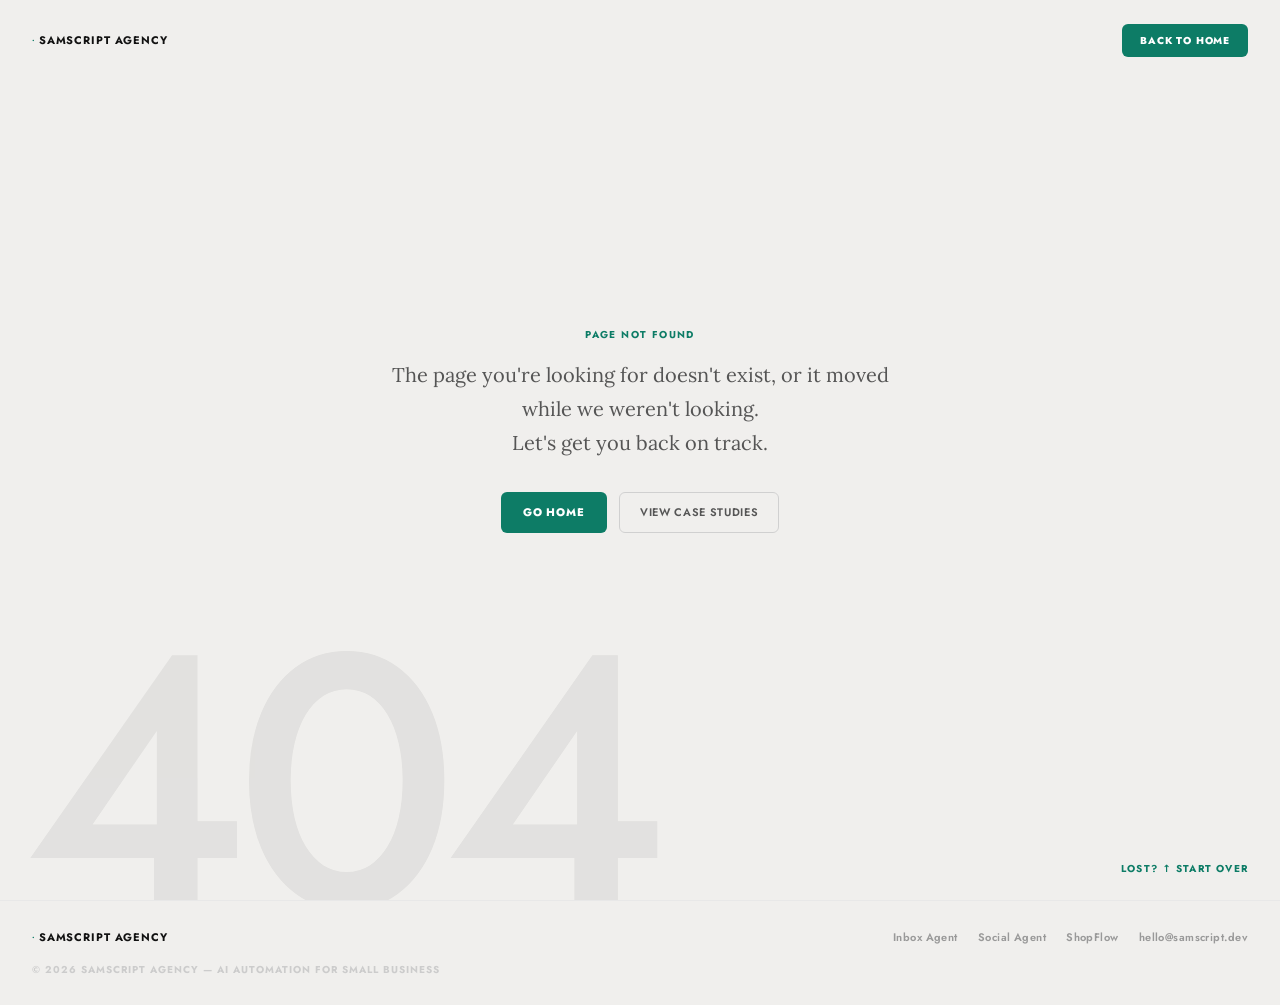
==== commit 2279442f: "deploy: sampnorris/samscript.dev@8a0ca6fbd97d68627b9db67b0d2d81a5454e995d" ====
--- a/index.html
+++ b/index.html
@@ -18,18 +18,24 @@
     <meta property="og:site_name" content="SamScript Agency" />
     <meta property="og:locale" content="en_GB" />
 
+    <!-- Open Graph Image -->
+    <meta property="og:image" content="https://samscript.dev/og-image.svg" />
+    <meta property="og:image:width" content="1200" />
+    <meta property="og:image:height" content="630" />
+
     <!-- Twitter -->
     <meta name="twitter:card" content="summary_large_image" />
     <meta name="twitter:title" content="SamScript Agency | AI Automation for Small Business" />
     <meta name="twitter:description" content="We automate the work your team shouldn't be doing — inbox triage, social media, e-commerce support, and more. AI agents built for trades, retail, and Shopify stores." />
+    <meta name="twitter:image" content="https://samscript.dev/og-image.svg" />
 
     <!-- Favicon -->
     <link rel="icon" type="image/svg+xml" href="/favicon.svg" />
-    <link rel="icon" type="image/png" sizes="32x32" href="/favicon.svg" />
 
     <!-- Font Preconnect (performance) -->
     <link rel="preconnect" href="https://fonts.googleapis.com" />
     <link rel="preconnect" href="https://fonts.gstatic.com" crossorigin />
+    <link rel="stylesheet" href="https://fonts.googleapis.com/css2?family=Jost:ital,wght@0,300;0,400;0,500;0,700;0,900;1,400&family=Lora:ital,wght@0,400;0,500;1,400;1,500&display=swap" />
 
     <!-- Structured Data: Organization -->
     <script type="application/ld+json">
@@ -64,6 +70,7 @@
       "name": "SamScript Agency",
       "url": "https://samscript.dev",
       "description": "We build AI automation agents for small businesses — trades, retail, and e-commerce.",
+      "email": "hello@samscript.dev",
       "priceRange": "$$",
       "areaServed": {
         "@type": "Country",
@@ -101,10 +108,11 @@
       }
     }
     </script>
-    <script type="module" crossorigin src="/assets/index-BN-cw52J.js"></script>
-    <link rel="stylesheet" crossorigin href="/assets/index-BWEl8gk3.css">
+    <script type="module" crossorigin src="/assets/index-CM0F9AmD.js"></script>
+    <link rel="stylesheet" crossorigin href="/assets/index-DN92-80w.css">
   </head>
   <body>
+    <a href="#main-content" class="skip-link" style="position:absolute;left:-9999px;top:auto;width:1px;height:1px;overflow:hidden;z-index:9999;padding:8px 16px;background:#0D7C66;color:#fff;font-size:14px;font-weight:700;text-decoration:none;border-radius:0 0 6px 0;" onfocus="this.style.cssText='position:fixed;left:0;top:0;z-index:9999;padding:8px 16px;background:#0D7C66;color:#fff;font-size:14px;font-weight:700;text-decoration:none;border-radius:0 0 6px 0;'" onblur="this.style.cssText='position:absolute;left:-9999px;top:auto;width:1px;height:1px;overflow:hidden;'">Skip to main content</a>
     <div id="app"></div>
 
     <!-- Noscript fallback: real content for search engine crawlers -->
--- a/assets/index-DN92-80w.css
+++ b/assets/index-DN92-80w.css
@@ -0,0 +1 @@
+@layer properties{@supports (((-webkit-hyphens:none)) and (not (margin-trim:inline))) or ((-moz-orient:inline) and (not (color:rgb(from red r g b)))){*,:before,:after,::backdrop{--tw-rotate-x:initial;--tw-rotate-y:initial;--tw-rotate-z:initial;--tw-skew-x:initial;--tw-skew-y:initial;--tw-border-style:solid;--tw-font-weight:initial;--tw-tracking:initial;--tw-backdrop-blur:initial;--tw-backdrop-brightness:initial;--tw-backdrop-contrast:initial;--tw-backdrop-grayscale:initial;--tw-backdrop-hue-rotate:initial;--tw-backdrop-invert:initial;--tw-backdrop-opacity:initial;--tw-backdrop-saturate:initial;--tw-backdrop-sepia:initial;--tw-ease:initial}}}@layer theme{:root,:host{--font-sans:"Jost", system-ui, sans-serif;--font-serif:"Lora", Georgia, serif;--font-mono:ui-monospace, SFMono-Regular, Menlo, Monaco, Consolas, "Liberation Mono", "Courier New", monospace;--spacing:.25rem;--font-weight-semibold:600;--font-weight-bold:700;--ease-out:cubic-bezier(0, 0, .2, 1);--ease-in-out:cubic-bezier(.4, 0, .2, 1);--default-transition-duration:.15s;--default-transition-timing-function:cubic-bezier(.4, 0, .2, 1);--default-font-family:var(--font-sans);--default-mono-font-family:var(--font-mono);--color-base:#f0efed;--color-surface:#fff;--color-surface-alt:#f7f6f4;--color-border:#e8e8e8;--color-border-dark:#d0d0d0;--color-text-primary:#111;--color-text-secondary:#555;--color-text-muted:#999;--color-text-faint:#ccc;--color-dark:#111;--color-dark-raised:#1c1c1c;--color-dark-border:#2a2a2a;--color-dark-muted:#666;--color-pop:#0d7c66;--color-pop-hover:#0a6654;--color-pop-text:#fff}}@layer base{*,:after,:before,::backdrop{box-sizing:border-box;border:0 solid;margin:0;padding:0}::file-selector-button{box-sizing:border-box;border:0 solid;margin:0;padding:0}html,:host{-webkit-text-size-adjust:100%;tab-size:4;line-height:1.5;font-family:var(--default-font-family,ui-sans-serif, system-ui, sans-serif, "Apple Color Emoji", "Segoe UI Emoji", "Segoe UI Symbol", "Noto Color Emoji");font-feature-settings:var(--default-font-feature-settings,normal);font-variation-settings:var(--default-font-variation-settings,normal);-webkit-tap-highlight-color:transparent}hr{height:0;color:inherit;border-top-width:1px}abbr:where([title]){-webkit-text-decoration:underline dotted;text-decoration:underline dotted}h1,h2,h3,h4,h5,h6{font-size:inherit;font-weight:inherit}a{color:inherit;-webkit-text-decoration:inherit;text-decoration:inherit}b,strong{font-weight:bolder}code,kbd,samp,pre{font-family:var(--default-mono-font-family,ui-monospace, SFMono-Regular, Menlo, Monaco, Consolas, "Liberation Mono", "Courier New", monospace);font-feature-settings:var(--default-mono-font-feature-settings,normal);font-variation-settings:var(--default-mono-font-variation-settings,normal);font-size:1em}small{font-size:80%}sub,sup{vertical-align:baseline;font-size:75%;line-height:0;position:relative}sub{bottom:-.25em}sup{top:-.5em}table{text-indent:0;border-color:inherit;border-collapse:collapse}:-moz-focusring{outline:auto}progress{vertical-align:baseline}summary{display:list-item}ol,ul,menu{list-style:none}img,svg,video,canvas,audio,iframe,embed,object{vertical-align:middle;display:block}img,video{max-width:100%;height:auto}button,input,select,optgroup,textarea{font:inherit;font-feature-settings:inherit;font-variation-settings:inherit;letter-spacing:inherit;color:inherit;opacity:1;background-color:#0000;border-radius:0}::file-selector-button{font:inherit;font-feature-settings:inherit;font-variation-settings:inherit;letter-spacing:inherit;color:inherit;opacity:1;background-color:#0000;border-radius:0}:where(select:is([multiple],[size])) optgroup{font-weight:bolder}:where(select:is([multiple],[size])) optgroup option{padding-inline-start:20px}::file-selector-button{margin-inline-end:4px}::placeholder{opacity:1}@supports (not ((-webkit-appearance:-apple-pay-button))) or (contain-intrinsic-size:1px){::placeholder{color:currentColor}@supports (color:color-mix(in lab,red,red)){::placeholder{color:color-mix(in oklab,currentcolor 50%,transparent)}}}textarea{resize:vertical}::-webkit-search-decoration{-webkit-appearance:none}::-webkit-date-and-time-value{min-height:1lh;text-align:inherit}::-webkit-datetime-edit{display:inline-flex}::-webkit-datetime-edit-fields-wrapper{padding:0}::-webkit-datetime-edit{padding-block:0}::-webkit-datetime-edit-year-field{padding-block:0}::-webkit-datetime-edit-month-field{padding-block:0}::-webkit-datetime-edit-day-field{padding-block:0}::-webkit-datetime-edit-hour-field{padding-block:0}::-webkit-datetime-edit-minute-field{padding-block:0}::-webkit-datetime-edit-second-field{padding-block:0}::-webkit-datetime-edit-millisecond-field{padding-block:0}::-webkit-datetime-edit-meridiem-field{padding-block:0}::-webkit-calendar-picker-indicator{line-height:1}:-moz-ui-invalid{box-shadow:none}button,input:where([type=button],[type=reset],[type=submit]){appearance:button}::file-selector-button{appearance:button}::-webkit-inner-spin-button{height:auto}::-webkit-outer-spin-button{height:auto}[hidden]:where(:not([hidden=until-found])){display:none!important}*,:before,:after{box-sizing:border-box;margin:0;padding:0}html{font-family:var(--font-sans);-webkit-font-smoothing:antialiased;-moz-osx-font-smoothing:grayscale}body{background:var(--color-base);color:var(--color-text-primary);line-height:1.5}}@layer components{.btn-pop{background:var(--color-pop);color:var(--color-pop-text);font-family:var(--font-sans);letter-spacing:.08em;text-transform:uppercase;cursor:pointer;border:none;border-radius:6px;align-items:center;gap:6px;padding:12px 22px;font-size:11px;font-weight:800;transition:background .15s,transform .1s;display:inline-flex}.btn-pop:hover{background:var(--color-pop-hover);transform:translateY(-1px)}.btn-ghost{color:var(--color-text-secondary);font-family:var(--font-sans);letter-spacing:.06em;text-transform:uppercase;border:1.5px solid var(--color-border-dark);cursor:pointer;background:0 0;border-radius:6px;align-items:center;gap:6px;padding:11px 20px;font-size:11px;font-weight:600;transition:border-color .15s,color .15s;display:inline-flex}.btn-ghost:hover{border-color:var(--color-text-secondary);color:var(--color-text-primary)}.btn-pop-dark{background:var(--color-pop);color:var(--color-pop-text);font-family:var(--font-sans);letter-spacing:.08em;text-transform:uppercase;cursor:pointer;border:none;border-radius:6px;align-items:center;gap:6px;padding:12px 24px;font-size:11px;font-weight:800;transition:background .15s;display:inline-flex}.btn-pop-dark:hover{background:var(--color-pop-hover)}.label-eyebrow{font-family:var(--font-sans);letter-spacing:.18em;text-transform:uppercase;color:var(--color-text-muted);font-size:10px;font-weight:700}.text-serif{font-family:var(--font-serif);font-weight:400;line-height:1.75}.sr-only{clip:rect(0,0,0,0);white-space:nowrap;border-width:0;width:1px;height:1px;margin:-1px;padding:0;position:absolute;overflow:hidden}}@layer utilities{.visible{visibility:visible}.sr-only{clip-path:inset(50%);white-space:nowrap;border-width:0;width:1px;height:1px;margin:-1px;padding:0;position:absolute;overflow:hidden}.absolute{position:absolute}.relative{position:relative}.static{position:static}.start{inset-inline-start:var(--spacing)}.end{inset-inline-end:var(--spacing)}.top-0{top:calc(var(--spacing) * 0)}.right-0{right:calc(var(--spacing) * 0)}.left-0{left:calc(var(--spacing) * 0)}.z-10{z-index:10}.container{width:100%}@media(min-width:40rem){.container{max-width:40rem}}@media(min-width:48rem){.container{max-width:48rem}}@media(min-width:64rem){.container{max-width:64rem}}@media(min-width:80rem){.container{max-width:80rem}}@media(min-width:96rem){.container{max-width:96rem}}.mx-auto{margin-inline:auto}.mr-3{margin-right:calc(var(--spacing) * 3)}.mb-4{margin-bottom:calc(var(--spacing) * 4)}.mb-6{margin-bottom:calc(var(--spacing) * 6)}.ml-2{margin-left:calc(var(--spacing) * 2)}.contents{display:contents}.flex{display:flex}.grid{display:grid}.hidden{display:none}.table{display:table}.min-h-screen{min-height:100vh}.w-full{width:100%}.max-w-\[1400px\]{max-width:1400px}.flex-1{flex:1}.flex-shrink{flex-shrink:1}.transform{transform:var(--tw-rotate-x,) var(--tw-rotate-y,) var(--tw-rotate-z,) var(--tw-skew-x,) var(--tw-skew-y,)}.grid-cols-1{grid-template-columns:repeat(1,minmax(0,1fr))}.flex-col{flex-direction:column}.flex-wrap{flex-wrap:wrap}.items-center{align-items:center}.items-end{align-items:flex-end}.justify-between{justify-content:space-between}.justify-center{justify-content:center}.justify-end{justify-content:flex-end}.gap-2{gap:calc(var(--spacing) * 2)}.gap-6{gap:calc(var(--spacing) * 6)}.border{border-style:var(--tw-border-style);border-width:1px}.px-6{padding-inline:calc(var(--spacing) * 6)}.py-12{padding-block:calc(var(--spacing) * 12)}.text-center{text-align:center}.text-left{text-align:left}.text-\[10px\]{font-size:10px}.text-\[11px\]{font-size:11px}.font-bold{--tw-font-weight:var(--font-weight-bold);font-weight:var(--font-weight-bold)}.font-semibold{--tw-font-weight:var(--font-weight-semibold);font-weight:var(--font-weight-semibold)}.tracking-\[0\.08em\]{--tw-tracking:.08em;letter-spacing:.08em}.tracking-\[0\.14em\]{--tw-tracking:.14em;letter-spacing:.14em}.text-\[var\(--color-pop\)\]{color:var(--color-pop)}.text-\[var\(--color-text-muted\)\]{color:var(--color-text-muted)}.uppercase{text-transform:uppercase}.backdrop-filter{-webkit-backdrop-filter:var(--tw-backdrop-blur,) var(--tw-backdrop-brightness,) var(--tw-backdrop-contrast,) var(--tw-backdrop-grayscale,) var(--tw-backdrop-hue-rotate,) var(--tw-backdrop-invert,) var(--tw-backdrop-opacity,) var(--tw-backdrop-saturate,) var(--tw-backdrop-sepia,);backdrop-filter:var(--tw-backdrop-blur,) var(--tw-backdrop-brightness,) var(--tw-backdrop-contrast,) var(--tw-backdrop-grayscale,) var(--tw-backdrop-hue-rotate,) var(--tw-backdrop-invert,) var(--tw-backdrop-opacity,) var(--tw-backdrop-saturate,) var(--tw-backdrop-sepia,)}.transition{transition-property:color,background-color,border-color,outline-color,text-decoration-color,fill,stroke,--tw-gradient-from,--tw-gradient-via,--tw-gradient-to,opacity,box-shadow,transform,translate,scale,rotate,filter,-webkit-backdrop-filter,backdrop-filter,display,content-visibility,overlay,pointer-events;transition-timing-function:var(--tw-ease,var(--default-transition-timing-function));transition-duration:var(--tw-duration,var(--default-transition-duration))}.ease-in-out{--tw-ease:var(--ease-in-out);transition-timing-function:var(--ease-in-out)}.ease-out{--tw-ease:var(--ease-out);transition-timing-function:var(--ease-out)}.select-none{-webkit-user-select:none;user-select:none}@media(min-width:40rem){.sm\:px-10{padding-inline:calc(var(--spacing) * 10)}}@media(min-width:48rem){.md\:px-10{padding-inline:calc(var(--spacing) * 10)}.md\:px-16{padding-inline:calc(var(--spacing) * 16)}}@media(min-width:64rem){.lg\:grid-cols-2{grid-template-columns:repeat(2,minmax(0,1fr))}.lg\:px-24{padding-inline:calc(var(--spacing) * 24)}}}@property --tw-rotate-x{syntax:"*";inherits:false}@property --tw-rotate-y{syntax:"*";inherits:false}@property --tw-rotate-z{syntax:"*";inherits:false}@property --tw-skew-x{syntax:"*";inherits:false}@property --tw-skew-y{syntax:"*";inherits:false}@property --tw-border-style{syntax:"*";inherits:false;initial-value:solid}@property --tw-font-weight{syntax:"*";inherits:false}@property --tw-tracking{syntax:"*";inherits:false}@property --tw-backdrop-blur{syntax:"*";inherits:false}@property --tw-backdrop-brightness{syntax:"*";inherits:false}@property --tw-backdrop-contrast{syntax:"*";inherits:false}@property --tw-backdrop-grayscale{syntax:"*";inherits:false}@property --tw-backdrop-hue-rotate{syntax:"*";inherits:false}@property --tw-backdrop-invert{syntax:"*";inherits:false}@property --tw-backdrop-opacity{syntax:"*";inherits:false}@property --tw-backdrop-saturate{syntax:"*";inherits:false}@property --tw-backdrop-sepia{syntax:"*";inherits:false}@property --tw-ease{syntax:"*";inherits:false}.carousel.svelte-183xy60{position:relative;scroll-margin-top:2rem}.section-header.svelte-183xy60{margin-bottom:2.5rem}.section-eyebrow.svelte-183xy60{font-size:10px;font-weight:700;letter-spacing:.14em;text-transform:uppercase;color:var(--color-pop);margin-bottom:12px}.section-title.svelte-183xy60{font-family:var(--font-sans);font-size:clamp(24px,3.5vw,40px);font-weight:500;line-height:1.15;letter-spacing:-.025em;color:var(--color-text-primary);max-width:640px}.controls.svelte-183xy60{display:flex;align-items:center;justify-content:space-between;margin-bottom:2rem;padding-bottom:1.25rem;border-bottom:2px solid var(--color-border);position:relative}.controls.svelte-183xy60:after{content:"";position:absolute;bottom:-2px;left:0;height:2px;background:var(--color-pop);transition:width .5s ease;width:var(--progress)}.counter.svelte-183xy60{font-weight:700;color:var(--color-text-secondary)}.counter.svelte-183xy60 .cur:where(.svelte-183xy60){font-size:24px;color:var(--color-pop);margin-right:.35rem}.counter.svelte-183xy60 .tot:where(.svelte-183xy60){color:var(--color-text-muted);font-size:14px}.nav-row.svelte-183xy60{display:flex;gap:.75rem;align-items:center}.dot.svelte-183xy60{width:8px;height:8px;border-radius:50%;background:var(--color-border);cursor:pointer;border:none;padding:0;transition:all .3s ease}.dot.on.svelte-183xy60{background:var(--color-pop);width:22px;border-radius:4px}.dot.svelte-183xy60:hover:not(.on){background:var(--color-text-muted)}.arrow.svelte-183xy60{width:40px;height:40px;border-radius:50%;border:1.5px solid var(--color-border);background:var(--color-surface);color:var(--color-text-primary);font-size:17px;display:flex;align-items:center;justify-content:center;cursor:pointer;transition:all .25s ease}.arrow.svelte-183xy60:hover{border-color:var(--color-pop);background:var(--color-pop);color:var(--color-pop-text)}.slide.svelte-183xy60{opacity:0;animation:svelte-183xy60-fadeIn .5s ease-out forwards}@keyframes svelte-183xy60-fadeIn{0%{opacity:0;transform:translateY(20px)}to{opacity:1;transform:translateY(0)}}.eyebrow.svelte-183xy60{display:flex;align-items:center;gap:.75rem;margin-bottom:1rem}.headline.svelte-183xy60{font-size:clamp(20px,2.5vw,28px);font-weight:500;line-height:1.2;letter-spacing:-.02em;color:var(--color-text-primary);margin-bottom:.75rem}.situation.svelte-183xy60{font-family:var(--font-serif);font-size:16px;line-height:1.7;color:var(--color-text-secondary);max-width:620px;margin-bottom:1.75rem}.stats-grid.svelte-183xy60{display:grid;grid-template-columns:1fr 1fr;gap:.75rem}.stat-card.svelte-183xy60{background:var(--color-surface);border:1.5px solid var(--color-border);border-radius:10px;padding:1rem 1.25rem;transition:border-color .2s ease}.stat-card.svelte-183xy60:hover{border-color:var(--color-pop)}.stat-val.svelte-183xy60{font-size:28px;font-weight:700;letter-spacing:-.02em;color:var(--color-text-primary);line-height:1;margin-bottom:.35rem}.stat-lbl.svelte-183xy60{font-size:12px;line-height:1.4;color:var(--color-text-muted)}.results.svelte-183xy60{background:var(--color-surface);border:1.5px solid var(--color-border);border-radius:10px;overflow:hidden}.res-row.svelte-183xy60{display:flex;align-items:center;justify-content:space-between;padding:.85rem 1.25rem;border-bottom:1px solid var(--color-border)}.res-row.svelte-183xy60:last-child{border-bottom:none}.res-metric.svelte-183xy60{font-size:12px;font-weight:600;color:var(--color-text-secondary);flex:1}.res-vals.svelte-183xy60{display:flex;align-items:center;gap:.75rem;flex-shrink:0}.res-before.svelte-183xy60{font-size:13px;color:var(--color-text-muted);text-decoration:line-through;text-decoration-color:#0003}.res-after.svelte-183xy60{font-size:15px;font-weight:700;color:var(--color-pop)}.res-arrow.svelte-183xy60{font-size:13px;color:var(--color-pop);font-weight:700}.read-more.svelte-183xy60{display:inline-flex;align-items:center;gap:.5rem;font-size:12px;font-weight:700;letter-spacing:.06em;text-transform:uppercase;color:var(--color-text-secondary);text-decoration:none;cursor:pointer;transition:color .2s ease;background:none;border:none;padding:0;font-family:var(--font-sans)}.read-more.svelte-183xy60:hover{color:var(--color-pop)}.read-more.svelte-183xy60 span:where(.svelte-183xy60){transition:transform .2s ease;display:inline-block}.read-more.svelte-183xy60:hover span:where(.svelte-183xy60){transform:translate(3px)}.section-label.svelte-183xy60{font-size:10px;font-weight:800;letter-spacing:.12em;text-transform:uppercase;color:var(--color-text-muted);margin-bottom:.75rem}.agent-pill.svelte-183xy60{display:inline-flex;align-items:center;gap:6px;padding:6px 14px;background:linear-gradient(135deg,#0d7c661f,#0d7c660a);border:1.5px solid var(--color-pop);border-radius:50px;font-size:10px;font-weight:700;letter-spacing:.06em;text-transform:uppercase;color:var(--color-text-primary)}.agent-dot.svelte-183xy60{width:5px;height:5px;border-radius:50%;background:var(--color-pop);animation:svelte-183xy60-pulse 2s ease-in-out infinite}@keyframes svelte-183xy60-pulse{0%,to{opacity:1}50%{opacity:.5}}@media(max-width:768px){.controls.svelte-183xy60{flex-direction:column;gap:1rem;align-items:flex-start}.nav-row.svelte-183xy60{width:100%;justify-content:space-between}.stats-grid.svelte-183xy60{grid-template-columns:1fr}.res-row.svelte-183xy60{flex-direction:column;align-items:flex-start;gap:.35rem}}.detail.svelte-16anqqb{min-height:100vh;background:var(--color-base)}.top-bar.svelte-16anqqb{position:sticky;top:0;z-index:50;display:flex;align-items:center;justify-content:space-between;padding:18px 32px;background:var(--color-base);border-bottom:1.5px solid var(--color-border);-webkit-backdrop-filter:blur(12px);backdrop-filter:blur(12px);background:#f0efedeb}.back-link.svelte-16anqqb{display:inline-flex;align-items:center;gap:8px;font-size:11px;font-weight:700;letter-spacing:.08em;text-transform:uppercase;color:var(--color-text-secondary);text-decoration:none;transition:color .2s ease}.back-link.svelte-16anqqb:hover{color:var(--color-pop)}.back-link.svelte-16anqqb .arrow:where(.svelte-16anqqb){transition:transform .2s ease;display:inline-block}.back-link.svelte-16anqqb:hover .arrow:where(.svelte-16anqqb){transform:translate(-3px)}.bar-label.svelte-16anqqb{font-size:10px;font-weight:700;letter-spacing:.12em;text-transform:uppercase;color:var(--color-text-faint)}.hero-banner.svelte-16anqqb{padding:80px 0 60px;border-bottom:2px solid var(--color-border)}.hero-inner.svelte-16anqqb{max-width:860px;margin:0 auto;padding:0 32px}.eyebrow-row.svelte-16anqqb{display:flex;align-items:center;gap:12px;margin-bottom:20px;flex-wrap:wrap}.case-number.svelte-16anqqb{font-size:11px;font-weight:700;letter-spacing:.14em;text-transform:uppercase;color:var(--color-pop)}.industry-tag.svelte-16anqqb{font-size:11px;font-weight:600;letter-spacing:.08em;text-transform:uppercase;color:var(--color-text-muted)}.agent-pill.svelte-16anqqb{display:inline-flex;align-items:center;gap:6px;padding:6px 14px;background:linear-gradient(135deg,#0d7c661f,#0d7c660a);border:1.5px solid var(--color-pop);border-radius:50px;font-size:10px;font-weight:700;letter-spacing:.06em;text-transform:uppercase;color:var(--color-text-primary)}.agent-dot.svelte-16anqqb{width:5px;height:5px;border-radius:50%;background:var(--color-pop);animation:svelte-16anqqb-pulse 2s ease-in-out infinite}@keyframes svelte-16anqqb-pulse{0%,to{opacity:1}50%{opacity:.5}}.hero-headline.svelte-16anqqb{font-family:var(--font-sans);font-size:clamp(32px,5vw,56px);font-weight:500;line-height:1.08;letter-spacing:-.03em;color:var(--color-text-primary);margin-bottom:20px}.hero-lede.svelte-16anqqb{font-family:var(--font-serif);font-size:clamp(17px,2vw,20px);line-height:1.7;color:var(--color-text-secondary);max-width:620px}.article.svelte-16anqqb{max-width:860px;margin:0 auto;padding:0 32px}.section.svelte-16anqqb{padding:56px 0;border-bottom:1px solid var(--color-border)}.section.svelte-16anqqb:last-child{border-bottom:none}.section-label.svelte-16anqqb{font-size:10px;font-weight:800;letter-spacing:.14em;text-transform:uppercase;color:var(--color-text-muted);margin-bottom:28px}.body-text.svelte-16anqqb{font-family:var(--font-serif);font-size:17px;line-height:1.8;color:var(--color-text-secondary)}.body-text.svelte-16anqqb+.body-text:where(.svelte-16anqqb){margin-top:1.25em}.drop-cap.svelte-16anqqb:first-letter{float:left;font-family:var(--font-sans);font-size:64px;font-weight:500;line-height:.8;padding-right:10px;padding-top:6px;color:var(--color-text-primary)}.insight-callout.svelte-16anqqb{position:relative;background:var(--color-surface);border:1.5px solid var(--color-border);border-radius:12px;padding:36px 40px;margin:40px 0}.insight-callout.svelte-16anqqb:before{content:"";position:absolute;left:0;top:20px;bottom:20px;width:3px;background:var(--color-pop);border-radius:2px}.insight-q.svelte-16anqqb{font-family:var(--font-serif);font-style:italic;font-size:19px;line-height:1.6;color:var(--color-text-primary);margin-bottom:12px}.insight-a.svelte-16anqqb{font-family:var(--font-serif);font-size:17px;line-height:1.6;color:var(--color-text-secondary)}.stats-grid.svelte-16anqqb{display:grid;grid-template-columns:repeat(4,1fr);gap:1rem}.stat-card.svelte-16anqqb{background:var(--color-surface);border:1.5px solid var(--color-border);border-radius:10px;padding:20px 24px;transition:border-color .2s ease}.stat-card.svelte-16anqqb:hover{border-color:var(--color-pop)}.stat-val.svelte-16anqqb{font-size:28px;font-weight:700;letter-spacing:-.02em;color:var(--color-text-primary);line-height:1;margin-bottom:6px}.stat-lbl.svelte-16anqqb{font-size:12px;line-height:1.4;color:var(--color-text-muted)}.built-text.svelte-16anqqb{font-family:var(--font-serif);font-size:17px;line-height:1.85;color:var(--color-text-secondary);max-width:680px}.results-table.svelte-16anqqb{width:100%;border:1.5px solid var(--color-border);border-radius:12px;overflow:hidden;background:var(--color-surface)}.res-header.svelte-16anqqb{display:flex;padding:14px 24px;background:var(--color-surface-alt);border-bottom:1.5px solid var(--color-border)}.res-header.svelte-16anqqb span:where(.svelte-16anqqb){font-size:10px;font-weight:800;letter-spacing:.12em;text-transform:uppercase;color:var(--color-text-muted)}.res-header.svelte-16anqqb .col-metric:where(.svelte-16anqqb){flex:1}.res-header.svelte-16anqqb .col-before:where(.svelte-16anqqb){width:140px;text-align:right}.res-header.svelte-16anqqb .col-after:where(.svelte-16anqqb){width:140px;text-align:right}.res-row.svelte-16anqqb{display:flex;align-items:center;padding:16px 24px;border-bottom:1px solid var(--color-border);transition:background .15s ease}.res-row.svelte-16anqqb:last-child{border-bottom:none}.res-row.svelte-16anqqb:hover{background:var(--color-surface-alt)}.res-metric.svelte-16anqqb{flex:1;font-size:14px;font-weight:600;color:var(--color-text-secondary)}.res-before.svelte-16anqqb{width:140px;text-align:right;font-size:14px;color:var(--color-text-muted);text-decoration:line-through;text-decoration-color:#00000026}.res-after.svelte-16anqqb{width:140px;text-align:right;font-size:15px;font-weight:700;color:var(--color-pop)}.quote-block.svelte-16anqqb{position:relative;background:var(--color-dark);border-radius:14px;padding:48px 52px;margin:0}.quote-mark.svelte-16anqqb{position:absolute;top:28px;left:40px;font-size:72px;line-height:1;color:var(--color-pop);opacity:.25;font-family:var(--font-serif);pointer-events:none}.quote-text.svelte-16anqqb{font-family:var(--font-serif);font-style:italic;font-size:clamp(18px,2.2vw,22px);line-height:1.7;color:#f0efed;margin-bottom:20px;position:relative;z-index:1}.quote-attr.svelte-16anqqb{font-size:12px;font-weight:700;letter-spacing:.08em;text-transform:uppercase;color:var(--color-dark-muted)}.bottom-cta.svelte-16anqqb{text-align:center;padding:72px 32px;border-top:2px solid var(--color-border)}.cta-headline.svelte-16anqqb{font-family:var(--font-sans);font-size:clamp(24px,3vw,36px);font-weight:500;letter-spacing:-.02em;color:var(--color-text-primary);margin-bottom:12px}.cta-sub.svelte-16anqqb{font-family:var(--font-serif);font-size:16px;line-height:1.6;color:var(--color-text-secondary);max-width:460px;margin:0 auto 28px}.detail.svelte-16anqqb{animation:svelte-16anqqb-pageIn .5s ease-out}@keyframes svelte-16anqqb-pageIn{0%{opacity:0}to{opacity:1}}.stagger-1.svelte-16anqqb{animation:svelte-16anqqb-slideUp .55s ease-out .05s both}.stagger-2.svelte-16anqqb{animation:svelte-16anqqb-slideUp .55s ease-out .12s both}.stagger-3.svelte-16anqqb{animation:svelte-16anqqb-slideUp .55s ease-out .2s both}.stagger-4.svelte-16anqqb{animation:svelte-16anqqb-slideUp .55s ease-out .28s both}.stagger-5.svelte-16anqqb{animation:svelte-16anqqb-slideUp .55s ease-out .36s both}.stagger-6.svelte-16anqqb{animation:svelte-16anqqb-slideUp .55s ease-out .44s both}.stagger-7.svelte-16anqqb{animation:svelte-16anqqb-slideUp .55s ease-out .52s both}@keyframes svelte-16anqqb-slideUp{0%{opacity:0;transform:translateY(24px)}to{opacity:1;transform:translateY(0)}}@media(max-width:768px){.hero-inner.svelte-16anqqb,.article.svelte-16anqqb{padding:0 20px}.top-bar.svelte-16anqqb{padding:14px 20px}.hero-banner.svelte-16anqqb{padding:56px 0 40px}.section.svelte-16anqqb{padding:40px 0}.stats-grid.svelte-16anqqb{grid-template-columns:1fr 1fr}.insight-callout.svelte-16anqqb{padding:28px 24px}.quote-block.svelte-16anqqb{padding:36px 28px}.quote-mark.svelte-16anqqb{left:20px;top:18px;font-size:56px}.res-header.svelte-16anqqb .col-before:where(.svelte-16anqqb),.res-header.svelte-16anqqb .col-after:where(.svelte-16anqqb){width:100px}.res-before.svelte-16anqqb,.res-after.svelte-16anqqb{width:100px}}@media(max-width:480px){.stats-grid.svelte-16anqqb{grid-template-columns:1fr}.res-header.svelte-16anqqb{display:none}.res-row.svelte-16anqqb{flex-direction:column;align-items:flex-start;gap:4px}.res-before.svelte-16anqqb,.res-after.svelte-16anqqb{width:auto;text-align:left}}.what-we-do.svelte-1hk6b3g{background:var(--color-surface);border-top:2px solid var(--color-border);border-bottom:2px solid var(--color-border)}.container.svelte-1hk6b3g{max-width:1100px;margin:0 auto;padding:96px 32px 80px}.divider.svelte-1hk6b3g{height:1px;background:var(--color-border);margin:56px 0}.header.svelte-1hk6b3g{display:grid;grid-template-columns:1fr 1fr;gap:48px;align-items:start}.eyebrow.svelte-1hk6b3g{font-family:var(--font-sans);font-size:10px;font-weight:700;letter-spacing:.14em;text-transform:uppercase;color:var(--color-pop);margin-bottom:16px}.title.svelte-1hk6b3g{font-family:var(--font-sans);font-size:clamp(26px,3.5vw,40px);font-weight:500;line-height:1.12;letter-spacing:-.025em;color:var(--color-text-primary)}.intro.svelte-1hk6b3g{font-family:var(--font-serif);font-size:clamp(16px,1.8vw,18px);line-height:1.75;color:var(--color-text-secondary);padding-top:32px}.explainer.svelte-1hk6b3g{display:grid;grid-template-columns:1fr 1fr;gap:48px;align-items:start}.explainer-label.svelte-1hk6b3g{font-family:var(--font-sans);font-size:9px;font-weight:700;letter-spacing:.15em;text-transform:uppercase;color:var(--color-text-muted);margin-bottom:16px}.explainer-headline.svelte-1hk6b3g{font-family:var(--font-sans);font-size:clamp(20px,2.5vw,26px);font-weight:500;line-height:1.3;letter-spacing:-.02em;color:var(--color-text-primary)}.explainer-body.svelte-1hk6b3g{font-family:var(--font-serif);font-size:16px;line-height:1.75;color:var(--color-text-secondary)}.explainer-body.svelte-1hk6b3g+.explainer-body:where(.svelte-1hk6b3g){margin-top:1.2em}.pillars.svelte-1hk6b3g{display:grid;grid-template-columns:repeat(4,1fr);gap:2px;background:var(--color-border);border:1.5px solid var(--color-border);border-radius:10px;overflow:hidden}.pillar.svelte-1hk6b3g{background:var(--color-surface);padding:32px 28px;transition:background .2s ease}.pillar.svelte-1hk6b3g:hover{background:var(--color-surface-alt)}.pillar-number.svelte-1hk6b3g{font-family:var(--font-sans);font-size:10px;font-weight:700;letter-spacing:.12em;text-transform:uppercase;color:var(--color-pop);display:block;margin-bottom:14px}.pillar-title.svelte-1hk6b3g{font-family:var(--font-sans);font-size:22px;font-weight:500;letter-spacing:-.02em;color:var(--color-text-primary);margin-bottom:6px}.pillar-summary.svelte-1hk6b3g{font-family:var(--font-sans);font-size:12px;font-weight:600;color:var(--color-text-muted);margin-bottom:16px}.pillar-detail.svelte-1hk6b3g{font-family:var(--font-serif);font-size:14px;line-height:1.7;color:var(--color-text-secondary)}.bottom-note.svelte-1hk6b3g{display:flex;align-items:center;justify-content:space-between;gap:32px}.note-text.svelte-1hk6b3g{font-family:var(--font-serif);font-size:16px;line-height:1.7;color:var(--color-text-secondary);max-width:640px}@media(max-width:900px){.header.svelte-1hk6b3g{grid-template-columns:1fr;gap:24px}.intro.svelte-1hk6b3g{padding-top:0}.explainer.svelte-1hk6b3g{grid-template-columns:1fr;gap:24px}.pillars.svelte-1hk6b3g{grid-template-columns:1fr 1fr}}@media(max-width:640px){.container.svelte-1hk6b3g{padding:64px 20px 56px}.divider.svelte-1hk6b3g{margin:40px 0}.pillars.svelte-1hk6b3g{grid-template-columns:1fr}.bottom-note.svelte-1hk6b3g{flex-direction:column;align-items:flex-start;gap:20px}}.not-found.svelte-1yvflu0{position:relative;min-height:100vh;background:var(--color-base);overflow:hidden;display:flex;flex-direction:column;animation:svelte-1yvflu0-pageIn .5s ease-out}@keyframes svelte-1yvflu0-pageIn{0%{opacity:0}to{opacity:1}}.top-bar.svelte-1yvflu0{position:absolute;top:0;left:0;right:0;display:flex;justify-content:space-between;align-items:center;padding:24px 32px;z-index:10}.brand.svelte-1yvflu0{font-size:11px;font-weight:700;letter-spacing:.08em;text-transform:uppercase;color:var(--color-text-primary);text-decoration:none;transition:color .2s ease}.brand.svelte-1yvflu0:hover{color:var(--color-pop)}.brand-dot.svelte-1yvflu0{font-size:8px;color:var(--color-pop)}.content.svelte-1yvflu0{flex:1;display:flex;align-items:center;justify-content:center;padding:120px 32px 160px;position:relative;z-index:5}.content-inner.svelte-1yvflu0{text-align:center;max-width:520px;animation:svelte-1yvflu0-slideUp .6s ease-out .1s both}@keyframes svelte-1yvflu0-slideUp{0%{opacity:0;transform:translateY(28px)}to{opacity:1;transform:translateY(0)}}.eyebrow.svelte-1yvflu0{font-family:var(--font-sans);font-size:10px;font-weight:700;letter-spacing:.14em;text-transform:uppercase;color:var(--color-pop);margin-bottom:16px}.body.svelte-1yvflu0{font-family:var(--font-serif);font-size:clamp(17px,2vw,20px);line-height:1.7;color:var(--color-text-secondary);margin-bottom:32px}.actions.svelte-1yvflu0{display:flex;align-items:center;justify-content:center;gap:12px;flex-wrap:wrap}.big-number.svelte-1yvflu0{position:absolute;bottom:-.08em;left:0;font-family:var(--font-sans);font-size:clamp(180px,28vw,420px);font-weight:500;line-height:.82;letter-spacing:-.04em;color:var(--color-text-primary);opacity:.06;white-space:nowrap;padding-left:24px;pointer-events:none;-webkit-user-select:none;user-select:none;animation:svelte-1yvflu0-numberIn .8s ease-out .15s both}@keyframes svelte-1yvflu0-numberIn{0%{opacity:0;transform:translateY(40px)}to{opacity:.06;transform:translateY(0)}}.corner-label.svelte-1yvflu0{position:absolute;bottom:24px;right:32px;font-size:10px;font-weight:700;letter-spacing:.12em;text-transform:uppercase;color:var(--color-pop);z-index:10;animation:svelte-1yvflu0-slideUp .6s ease-out .3s both}@media(max-width:640px){.top-bar.svelte-1yvflu0{padding:18px 20px}.content.svelte-1yvflu0{padding:100px 20px 140px}.big-number.svelte-1yvflu0{padding-left:16px}.corner-label.svelte-1yvflu0{right:20px;bottom:18px}.actions.svelte-1yvflu0{flex-direction:column}}.bottom-cta.svelte-1n46o8q{text-align:center;padding:80px 32px 72px;border-top:2px solid var(--color-border);background:var(--color-surface-alt)}.cta-eyebrow.svelte-1n46o8q{font-size:10px;font-weight:700;letter-spacing:.14em;text-transform:uppercase;color:var(--color-pop);margin-bottom:14px}.cta-headline.svelte-1n46o8q{font-family:var(--font-sans);font-size:clamp(26px,3.5vw,40px);font-weight:500;letter-spacing:-.025em;color:var(--color-text-primary);margin-bottom:14px}.cta-sub.svelte-1n46o8q{font-family:var(--font-serif);font-size:16px;line-height:1.7;color:var(--color-text-secondary);max-width:480px;margin:0 auto 32px}.cta-actions.svelte-1n46o8q{display:flex;align-items:center;justify-content:center;gap:12px;flex-wrap:wrap}.site-footer.svelte-1n46o8q{display:flex;flex-direction:column;gap:16px;padding:28px 32px;border-top:1.5px solid var(--color-border)}.footer-top.svelte-1n46o8q{display:flex;align-items:center;justify-content:space-between}.footer-brand.svelte-1n46o8q{font-size:11px;font-weight:700;letter-spacing:.08em;text-transform:uppercase;color:var(--color-text-primary)}.footer-dot.svelte-1n46o8q{font-size:8px;color:var(--color-pop)}.footer-nav.svelte-1n46o8q{display:flex;align-items:center;gap:20px;flex-wrap:wrap}.footer-link.svelte-1n46o8q{font-size:11px;font-weight:600;letter-spacing:.04em;color:var(--color-text-muted);text-decoration:none;transition:color .2s ease}.footer-link.svelte-1n46o8q:hover{color:var(--color-pop)}.footer-copy.svelte-1n46o8q{font-size:10px;font-weight:700;letter-spacing:.1em;text-transform:uppercase;color:var(--color-text-faint)}@media(max-width:480px){.site-footer.svelte-1n46o8q{padding:24px 20px}.footer-top.svelte-1n46o8q{flex-direction:column;gap:12px;text-align:center}.footer-nav.svelte-1n46o8q{justify-content:center;gap:12px}.footer-copy.svelte-1n46o8q{text-align:center}}
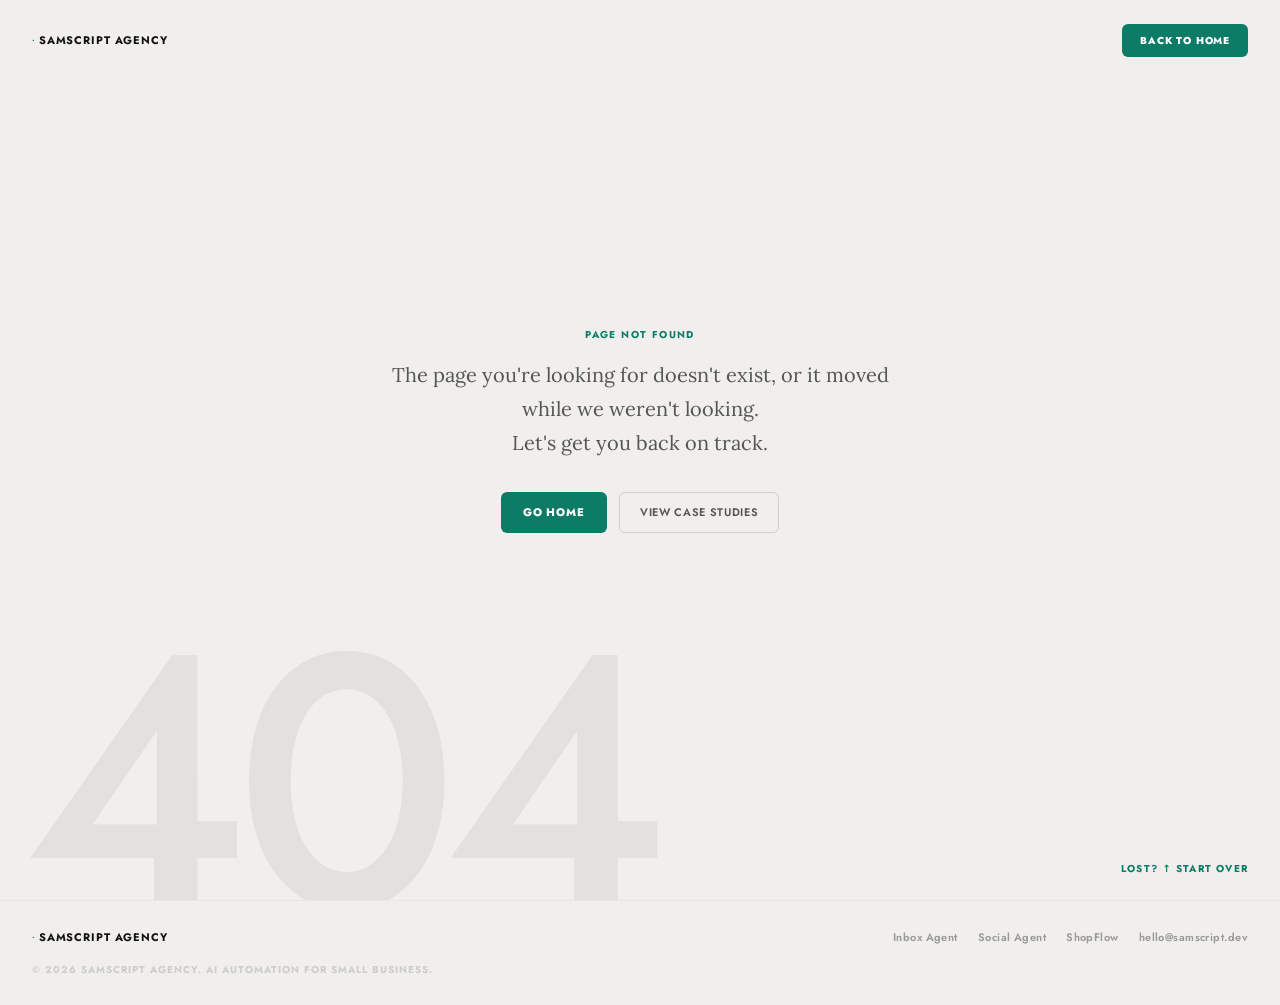
==== commit 251575e3: "deploy: sampnorris/samscript.dev@1ec2771edf4e0ef9b4fa04067bd2d0fad1ad2b76" ====
--- a/index.html
+++ b/index.html
@@ -6,7 +6,7 @@
 
     <!-- Primary Meta Tags -->
     <title>SamScript Agency | AI Automation for Small Business</title>
-    <meta name="description" content="SamScript Agency builds AI automation agents for small businesses. We automate inbox triage, social media, e-commerce support, and more — so the hours you've been losing come back to you." />
+    <meta name="description" content="SamScript Agency builds AI automation agents for small businesses. We automate inbox triage, social media, e-commerce support, and more, so the hours you've been losing come back to you." />
     <meta name="author" content="SamScript Agency" />
     <link rel="canonical" href="https://samscript.dev/" />
 
@@ -14,7 +14,7 @@
     <meta property="og:type" content="website" />
     <meta property="og:url" content="https://samscript.dev/" />
     <meta property="og:title" content="SamScript Agency | AI Automation for Small Business" />
-    <meta property="og:description" content="We automate the work your team shouldn't be doing — inbox triage, social media, e-commerce support, and more. AI agents built for trades, retail, and Shopify stores." />
+    <meta property="og:description" content="We automate the work your team shouldn't be doing: inbox triage, social media, e-commerce support, and more. AI agents built for trades, retail, and Shopify stores." />
     <meta property="og:site_name" content="SamScript Agency" />
     <meta property="og:locale" content="en_GB" />
 
@@ -26,7 +26,7 @@
     <!-- Twitter -->
     <meta name="twitter:card" content="summary_large_image" />
     <meta name="twitter:title" content="SamScript Agency | AI Automation for Small Business" />
-    <meta name="twitter:description" content="We automate the work your team shouldn't be doing — inbox triage, social media, e-commerce support, and more. AI agents built for trades, retail, and Shopify stores." />
+    <meta name="twitter:description" content="We automate the work your team shouldn't be doing: inbox triage, social media, e-commerce support, and more. AI agents built for trades, retail, and Shopify stores." />
     <meta name="twitter:image" content="https://samscript.dev/og-image.svg" />
 
     <!-- Favicon -->
@@ -44,7 +44,7 @@
       "@type": "Organization",
       "name": "SamScript Agency",
       "url": "https://samscript.dev",
-      "description": "AI automation agency that builds intelligent agents for small businesses — automating inbox triage, social media management, e-commerce support, and more.",
+      "description": "AI automation agency that builds intelligent agents for small businesses, automating inbox triage, social media management, e-commerce support, and more.",
       "foundingDate": "2026",
       "areaServed": "GB",
       "serviceType": ["AI Automation", "Business Process Automation", "AI Agent Development"],
@@ -69,7 +69,7 @@
       "@type": "ProfessionalService",
       "name": "SamScript Agency",
       "url": "https://samscript.dev",
-      "description": "We build AI automation agents for small businesses — trades, retail, and e-commerce.",
+      "description": "We build AI automation agents for small businesses: trades, retail, and e-commerce.",
       "email": "hello@samscript.dev",
       "priceRange": "$$",
       "areaServed": {
@@ -108,7 +108,7 @@
       }
     }
     </script>
-    <script type="module" crossorigin src="/assets/index-CM0F9AmD.js"></script>
+    <script type="module" crossorigin src="/assets/index-EINYd2Sn.js"></script>
     <link rel="stylesheet" crossorigin href="/assets/index-DN92-80w.css">
   </head>
   <body>
@@ -118,15 +118,15 @@
     <!-- Noscript fallback: real content for search engine crawlers -->
     <noscript>
       <div style="max-width:800px;margin:0 auto;padding:40px 20px;font-family:system-ui,sans-serif;color:#111;">
-<h1>SamScript Agency — AI Automation for Small Business</h1>
-<p>We automate the work your team shouldn't be doing — so the hours you've been losing finally come back to you.</p>
+<h1>SamScript Agency. AI Automation for Small Business</h1>
+<p>We automate the work your team shouldn't be doing, so the hours you've been losing finally come back to you.</p>
 <h2>Our AI Automation Services</h2>
 <p>SamScript Agency builds AI agents for trades, retail, and e-commerce businesses. No dashboards to learn. No process changes. Just results.</p>
 <h3>Losing Jobs From the Bottom of an Inbox — Inbox Triage Agent (Trade Services)</h3>
 <p>A busy trades business with 20+ unread emails by mid-morning. The owner triaged everything after 7pm, tired, often replying to three-day-old quote requests only to find the customer had already gone elsewhere.</p>
 <p><a href="/case-study/inbox-triage-agent">Read the full case study</a></p>
 <h3>Invisible on Its Own Social Media — Social Presence Agent (Independent Retail)</h3>
-<p>A small brand with thousands of engaged followers, but the owner managed everything alone. Comments got replies days late. DMs sat unread for a week. Buying signals went cold. The algorithm noticed — reach had been declining for months.</p>
+<p>A small brand with thousands of engaged followers, but the owner managed everything alone. Comments got replies days late. DMs sat unread for a week. Buying signals went cold. The algorithm noticed, and reach had been declining for months.</p>
 <p><a href="/case-study/social-presence-agent">Read the full case study</a></p>
 <h3>Sitting on a Revenue Problem It Didn't Know It Had — ShopFlow (E-commerce / Shopify)</h3>
 <p>A two-person Shopify store doing decent volume. Nobody had looked at what the data was saying: abandoned carts recovering at under 2%, founders spending 90 minutes a day on repeat support questions, and 60% of customers lapsed with zero win-back.</p>
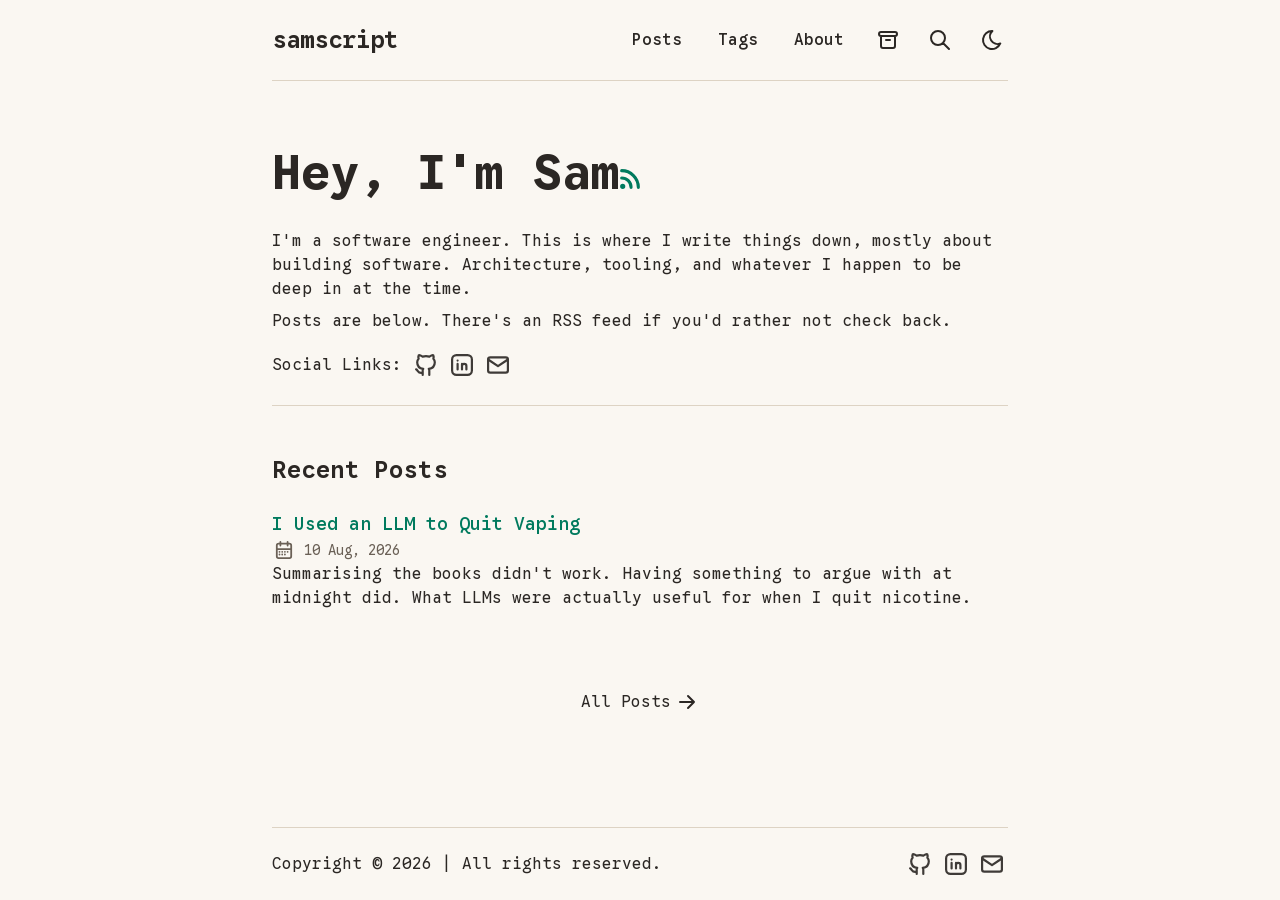
==== commit a22d0324: "deploy: sampnorris/samscript.dev@997a8a9134175fd669c8b4c9dd6b082ff0b071a8" ====
--- a/index.html
+++ b/index.html
@@ -1,140 +1,54 @@
-<!doctype html>
-<html lang="en">
-  <head>
-    <meta charset="UTF-8" />
-    <meta name="viewport" content="width=device-width, initial-scale=1.0" />
-
-    <!-- Primary Meta Tags -->
-    <title>SamScript Agency | AI Automation for Small Business</title>
-    <meta name="description" content="SamScript Agency builds AI automation agents for small businesses. We automate inbox triage, social media, e-commerce support, and more, so the hours you've been losing come back to you." />
-    <meta name="author" content="SamScript Agency" />
-    <link rel="canonical" href="https://samscript.dev/" />
-
-    <!-- Open Graph / Facebook -->
-    <meta property="og:type" content="website" />
-    <meta property="og:url" content="https://samscript.dev/" />
-    <meta property="og:title" content="SamScript Agency | AI Automation for Small Business" />
-    <meta property="og:description" content="We automate the work your team shouldn't be doing: inbox triage, social media, e-commerce support, and more. AI agents built for trades, retail, and Shopify stores." />
-    <meta property="og:site_name" content="SamScript Agency" />
-    <meta property="og:locale" content="en_GB" />
-
-    <!-- Open Graph Image -->
-    <meta property="og:image" content="https://samscript.dev/og-image.svg" />
-    <meta property="og:image:width" content="1200" />
-    <meta property="og:image:height" content="630" />
-
-    <!-- Twitter -->
-    <meta name="twitter:card" content="summary_large_image" />
-    <meta name="twitter:title" content="SamScript Agency | AI Automation for Small Business" />
-    <meta name="twitter:description" content="We automate the work your team shouldn't be doing: inbox triage, social media, e-commerce support, and more. AI agents built for trades, retail, and Shopify stores." />
-    <meta name="twitter:image" content="https://samscript.dev/og-image.svg" />
-
-    <!-- Favicon -->
-    <link rel="icon" type="image/svg+xml" href="/favicon.svg" />
-
-    <!-- Font Preconnect (performance) -->
-    <link rel="preconnect" href="https://fonts.googleapis.com" />
-    <link rel="preconnect" href="https://fonts.gstatic.com" crossorigin />
-    <link rel="stylesheet" href="https://fonts.googleapis.com/css2?family=Jost:ital,wght@0,300;0,400;0,500;0,700;0,900;1,400&family=Lora:ital,wght@0,400;0,500;1,400;1,500&display=swap" />
-
-    <!-- Structured Data: Organization -->
-    <script type="application/ld+json">
-    {
-      "@context": "https://schema.org",
-      "@type": "Organization",
-      "name": "SamScript Agency",
-      "url": "https://samscript.dev",
-      "description": "AI automation agency that builds intelligent agents for small businesses, automating inbox triage, social media management, e-commerce support, and more.",
-      "foundingDate": "2026",
-      "areaServed": "GB",
-      "serviceType": ["AI Automation", "Business Process Automation", "AI Agent Development"],
-      "knowsAbout": ["Artificial Intelligence", "Business Automation", "Email Triage", "Social Media Automation", "E-commerce Automation"]
-    }
-    </script>
-
-    <!-- Structured Data: WebSite (enables sitelinks search in Google) -->
-    <script type="application/ld+json">
-    {
-      "@context": "https://schema.org",
-      "@type": "WebSite",
-      "name": "SamScript Agency",
-      "url": "https://samscript.dev"
-    }
-    </script>
-
-    <!-- Structured Data: ProfessionalService -->
-    <script type="application/ld+json">
-    {
-      "@context": "https://schema.org",
-      "@type": "ProfessionalService",
-      "name": "SamScript Agency",
-      "url": "https://samscript.dev",
-      "description": "We build AI automation agents for small businesses: trades, retail, and e-commerce.",
-      "email": "hello@samscript.dev",
-      "priceRange": "$$",
-      "areaServed": {
-        "@type": "Country",
-        "name": "United Kingdom"
-      },
-      "hasOfferCatalog": {
-        "@type": "OfferCatalog",
-        "name": "AI Automation Services",
-        "itemListElement": [
-          {
-            "@type": "Offer",
-            "itemOffered": {
-              "@type": "Service",
-              "name": "Inbox Triage Agent",
-              "description": "AI agent that classifies, prioritises, and auto-responds to emails for trade businesses."
-            }
-          },
-          {
-            "@type": "Offer",
-            "itemOffered": {
-              "@type": "Service",
-              "name": "Social Presence Agent",
-              "description": "AI agent that monitors and responds to social media comments and DMs in real time."
-            }
-          },
-          {
-            "@type": "Offer",
-            "itemOffered": {
-              "@type": "Service",
-              "name": "ShopFlow",
-              "description": "AI-powered cart recovery, support automation, and win-back campaigns for Shopify stores."
-            }
-          }
-        ]
-      }
-    }
-    </script>
-    <script type="module" crossorigin src="/assets/index-EINYd2Sn.js"></script>
-    <link rel="stylesheet" crossorigin href="/assets/index-DN92-80w.css">
-  </head>
-  <body>
-    <a href="#main-content" class="skip-link" style="position:absolute;left:-9999px;top:auto;width:1px;height:1px;overflow:hidden;z-index:9999;padding:8px 16px;background:#0D7C66;color:#fff;font-size:14px;font-weight:700;text-decoration:none;border-radius:0 0 6px 0;" onfocus="this.style.cssText='position:fixed;left:0;top:0;z-index:9999;padding:8px 16px;background:#0D7C66;color:#fff;font-size:14px;font-weight:700;text-decoration:none;border-radius:0 0 6px 0;'" onblur="this.style.cssText='position:absolute;left:-9999px;top:auto;width:1px;height:1px;overflow:hidden;'">Skip to main content</a>
-    <div id="app"></div>
-
-    <!-- Noscript fallback: real content for search engine crawlers -->
-    <noscript>
-      <div style="max-width:800px;margin:0 auto;padding:40px 20px;font-family:system-ui,sans-serif;color:#111;">
-<h1>SamScript Agency. AI Automation for Small Business</h1>
-<p>We automate the work your team shouldn't be doing, so the hours you've been losing finally come back to you.</p>
-<h2>Our AI Automation Services</h2>
-<p>SamScript Agency builds AI agents for trades, retail, and e-commerce businesses. No dashboards to learn. No process changes. Just results.</p>
-<h3>Losing Jobs From the Bottom of an Inbox — Inbox Triage Agent (Trade Services)</h3>
-<p>A busy trades business with 20+ unread emails by mid-morning. The owner triaged everything after 7pm, tired, often replying to three-day-old quote requests only to find the customer had already gone elsewhere.</p>
-<p><a href="/case-study/inbox-triage-agent">Read the full case study</a></p>
-<h3>Invisible on Its Own Social Media — Social Presence Agent (Independent Retail)</h3>
-<p>A small brand with thousands of engaged followers, but the owner managed everything alone. Comments got replies days late. DMs sat unread for a week. Buying signals went cold. The algorithm noticed, and reach had been declining for months.</p>
-<p><a href="/case-study/social-presence-agent">Read the full case study</a></p>
-<h3>Sitting on a Revenue Problem It Didn't Know It Had — ShopFlow (E-commerce / Shopify)</h3>
-<p>A two-person Shopify store doing decent volume. Nobody had looked at what the data was saying: abandoned carts recovering at under 2%, founders spending 90 minutes a day on repeat support questions, and 60% of customers lapsed with zero win-back.</p>
-<p><a href="/case-study/shopflow">Read the full case study</a></p>
-<h2>Book a Free Audit</h2>
-<p>We build quiet systems that fix problems like these. Contact SamScript Agency to book a free audit.</p>
-</div>
-    </noscript>
-
-  </body>
-</html>
+<!DOCTYPE html><html dir="ltr" lang="en" class="overflow-y-scroll scroll-smooth"><head><meta charset="UTF-8"><meta name="viewport" content="width=device-width, initial-scale=1"><link rel="icon" type="image/svg+xml" href="/favicon.svg"><link rel="icon" href="/favicon.ico"><link rel="canonical" href="https://samscript.dev/"><meta name="generator" content="Astro v7.0.3"><!-- Font --><style>@font-face{font-family:"Google Sans Code-1a30c214885cb404";src:url("/_astro/fonts/02154cca78ac33f2.woff") format("woff"), url("/_astro/fonts/478e42e4694872ef.ttf") format("truetype");font-display:swap;font-weight:300;font-style:italic;}@font-face{font-family:"Google Sans Code-1a30c214885cb404";src:url("/_astro/fonts/3a32a7a7a67f4f58.woff") format("woff"), url("/_astro/fonts/0863f4f6964aa89c.ttf") format("truetype");font-display:swap;font-weight:400;font-style:italic;}@font-face{font-family:"Google Sans Code-1a30c214885cb404";src:url("/_astro/fonts/a5c5808c25effec9.woff") format("woff"), url("/_astro/fonts/792eded6cb3f0350.ttf") format("truetype");font-display:swap;font-weight:500;font-style:italic;}@font-face{font-family:"Google Sans Code-1a30c214885cb404";src:url("/_astro/fonts/14314705006234cb.woff") format("woff"), url("/_astro/fonts/87d8fc1072d4917b.ttf") format("truetype");font-display:swap;font-weight:600;font-style:italic;}@font-face{font-family:"Google Sans Code-1a30c214885cb404";src:url("/_astro/fonts/c33265ba093eb291.woff") format("woff"), url("/_astro/fonts/ec883ed4db81a7d9.ttf") format("truetype");font-display:swap;font-weight:700;font-style:italic;}@font-face{font-family:"Google Sans Code-1a30c214885cb404";src:url("/_astro/fonts/c26ad40d3b1d9169.woff") format("woff"), url("/_astro/fonts/7a5ee0cfcde31b81.ttf") format("truetype");font-display:swap;font-weight:300;font-style:normal;}@font-face{font-family:"Google Sans Code-1a30c214885cb404";src:url("/_astro/fonts/87ca066ba5b2c7cf.woff") format("woff"), url("/_astro/fonts/f4e25dfe9d6152ec.ttf") format("truetype");font-display:swap;font-weight:400;font-style:normal;}@font-face{font-family:"Google Sans Code-1a30c214885cb404";src:url("/_astro/fonts/a9a0e80c053be3d5.woff") format("woff"), url("/_astro/fonts/a9df48ecd03749e4.ttf") format("truetype");font-display:swap;font-weight:500;font-style:normal;}@font-face{font-family:"Google Sans Code-1a30c214885cb404";src:url("/_astro/fonts/da468df88542c99b.woff") format("woff"), url("/_astro/fonts/90f9809471092714.ttf") format("truetype");font-display:swap;font-weight:600;font-style:normal;}@font-face{font-family:"Google Sans Code-1a30c214885cb404";src:url("/_astro/fonts/f914de358bc554f6.woff") format("woff"), url("/_astro/fonts/dbc9996f99c63e07.ttf") format("truetype");font-display:swap;font-weight:700;font-style:normal;}@font-face{font-family:"Google Sans Code-1a30c214885cb404 fallback: Courier New";src:local("Courier New");font-display:swap;font-weight:300;font-style:italic;size-adjust:99.9837%;ascent-override:96.6157%;descent-override:28.6047%;}@font-face{font-family:"Google Sans Code-1a30c214885cb404 fallback: Courier New";src:local("Courier New");font-display:swap;font-weight:400;font-style:italic;size-adjust:99.9837%;ascent-override:96.6157%;descent-override:28.6047%;}@font-face{font-family:"Google Sans Code-1a30c214885cb404 fallback: Courier New";src:local("Courier New");font-display:swap;font-weight:500;font-style:italic;size-adjust:99.9837%;ascent-override:96.6157%;descent-override:28.6047%;}@font-face{font-family:"Google Sans Code-1a30c214885cb404 fallback: Courier New";src:local("Courier New");font-display:swap;font-weight:600;font-style:italic;size-adjust:99.9837%;ascent-override:96.6157%;descent-override:28.6047%;}@font-face{font-family:"Google Sans Code-1a30c214885cb404 fallback: Courier New";src:local("Courier New");font-display:swap;font-weight:700;font-style:italic;size-adjust:99.9837%;ascent-override:96.6157%;descent-override:28.6047%;}@font-face{font-family:"Google Sans Code-1a30c214885cb404 fallback: Courier New";src:local("Courier New");font-display:swap;font-weight:300;font-style:normal;size-adjust:99.9837%;ascent-override:96.6157%;descent-override:28.6047%;}@font-face{font-family:"Google Sans Code-1a30c214885cb404 fallback: Courier New";src:local("Courier New");font-display:swap;font-weight:400;font-style:normal;size-adjust:99.9837%;ascent-override:96.6157%;descent-override:28.6047%;}@font-face{font-family:"Google Sans Code-1a30c214885cb404 fallback: Courier New";src:local("Courier New");font-display:swap;font-weight:500;font-style:normal;size-adjust:99.9837%;ascent-override:96.6157%;descent-override:28.6047%;}@font-face{font-family:"Google Sans Code-1a30c214885cb404 fallback: Courier New";src:local("Courier New");font-display:swap;font-weight:600;font-style:normal;size-adjust:99.9837%;ascent-override:96.6157%;descent-override:28.6047%;}@font-face{font-family:"Google Sans Code-1a30c214885cb404 fallback: Courier New";src:local("Courier New");font-display:swap;font-weight:700;font-style:normal;size-adjust:99.9837%;ascent-override:96.6157%;descent-override:28.6047%;}:root{--font-google-sans-code:"Google Sans Code-1a30c214885cb404","Google Sans Code-1a30c214885cb404 fallback: Courier New",monospace;}</style><!-- Primary meta --><title>samscript</title><meta name="title" content="samscript"><meta name="description" content="Software engineering notes by Samuel Norris. Architecture, tooling, and whatever I'm building at the time."><meta name="author" content="Samuel Norris"><link rel="sitemap" href="/sitemap-index.xml"><!-- Open Graph --><meta property="og:type" content="website"><meta property="og:site_name" content="samscript"><meta property="og:title" content="samscript"><meta property="og:description" content="Software engineering notes by Samuel Norris. Architecture, tooling, and whatever I'm building at the time."><meta property="og:url" content="https://samscript.dev/"><meta property="og:image" content="https://samscript.dev/og.png"><!-- Twitter / X --><meta property="twitter:card" content="summary_large_image"><meta property="twitter:url" content="https://samscript.dev/"><meta property="twitter:title" content="samscript"><meta property="twitter:description" content="Software engineering notes by Samuel Norris. Architecture, tooling, and whatever I'm building at the time."><meta property="twitter:image" content="https://samscript.dev/og.png"><!-- RSS autodiscovery --><link rel="alternate" type="application/rss+xml" title="samscript" href="https://samscript.dev/rss.xml/"><!-- Filled at runtime by theme.ts to match the current background colour --><meta name="theme-color" content=""><!-- Extra head content injected by child layouts (e.g. JSON-LD, article meta) --><!--
+      Inline FOUC-prevention script: sets data-theme on <html> before
+      the browser paints. Runs synchronously, no defer/async.
+    --><script>
+      (function () {
+        const stored = localStorage.getItem("theme");
+        const prefersDark = window.matchMedia(
+          "(prefers-color-scheme: dark)"
+        ).matches;
+        const theme = stored ?? (prefersDark ? "dark" : "light");
+        const root = document.firstElementChild;
+        root?.setAttribute("data-theme", theme);
+        root?.classList.toggle("dark", theme === "dark");
+        // Expose value so theme.ts can skip re-detection.
+        window.__theme = { value: theme };
+      })();
+    </script><meta name="astro-view-transitions-enabled" content="true"><meta name="astro-view-transitions-fallback" content="animate"><script type="module" src="/_astro/ClientRouter.astro_astro_type_script_index_0_lang.2i1RQzKf.js"></script><link rel="stylesheet" href="/_astro/Footer.Dfjeli3s.css"><style>@keyframes astroFadeInOut{0%{opacity:1}to{opacity:0}}@keyframes astroFadeIn{0%{opacity:0;mix-blend-mode:plus-lighter}to{opacity:1;mix-blend-mode:plus-lighter}}@keyframes astroFadeOut{0%{opacity:1;mix-blend-mode:plus-lighter}to{opacity:0;mix-blend-mode:plus-lighter}}@keyframes astroSlideFromRight{0%{transform:translate(100%)}}@keyframes astroSlideFromLeft{0%{transform:translate(-100%)}}@keyframes astroSlideToRight{to{transform:translate(100%)}}@keyframes astroSlideToLeft{to{transform:translate(-100%)}}@media (prefers-reduced-motion){::view-transition-group(*),::view-transition-old(*),::view-transition-new(*),[data-astro-transition-scope]{animation:none!important}}
+</style><style>[data-astro-transition-scope="astro-jyu37kgb-1"] { view-transition-name: i-used-an-llm-to-quit-vaping; }@layer astro { ::view-transition-old(i-used-an-llm-to-quit-vaping) { 
+	animation-duration: 180ms;
+	animation-timing-function: cubic-bezier(0.76, 0, 0.24, 1);
+	animation-fill-mode: both;
+	animation-name: astroFadeOut; }::view-transition-new(i-used-an-llm-to-quit-vaping) { 
+	animation-duration: 180ms;
+	animation-timing-function: cubic-bezier(0.76, 0, 0.24, 1);
+	animation-fill-mode: both;
+	animation-name: astroFadeIn; }[data-astro-transition=back]::view-transition-old(i-used-an-llm-to-quit-vaping) { 
+	animation-duration: 180ms;
+	animation-timing-function: cubic-bezier(0.76, 0, 0.24, 1);
+	animation-fill-mode: both;
+	animation-name: astroFadeOut; }[data-astro-transition=back]::view-transition-new(i-used-an-llm-to-quit-vaping) { 
+	animation-duration: 180ms;
+	animation-timing-function: cubic-bezier(0.76, 0, 0.24, 1);
+	animation-fill-mode: both;
+	animation-name: astroFadeIn; } }[data-astro-transition-fallback="old"] [data-astro-transition-scope="astro-jyu37kgb-1"],
+			[data-astro-transition-fallback="old"][data-astro-transition-scope="astro-jyu37kgb-1"] { 
+	animation-duration: 180ms;
+	animation-timing-function: cubic-bezier(0.76, 0, 0.24, 1);
+	animation-fill-mode: both;
+	animation-name: astroFadeOut; }[data-astro-transition-fallback="new"] [data-astro-transition-scope="astro-jyu37kgb-1"],
+			[data-astro-transition-fallback="new"][data-astro-transition-scope="astro-jyu37kgb-1"] { 
+	animation-duration: 180ms;
+	animation-timing-function: cubic-bezier(0.76, 0, 0.24, 1);
+	animation-fill-mode: both;
+	animation-name: astroFadeIn; }[data-astro-transition=back][data-astro-transition-fallback="old"] [data-astro-transition-scope="astro-jyu37kgb-1"],
+			[data-astro-transition=back][data-astro-transition-fallback="old"][data-astro-transition-scope="astro-jyu37kgb-1"] { 
+	animation-duration: 180ms;
+	animation-timing-function: cubic-bezier(0.76, 0, 0.24, 1);
+	animation-fill-mode: both;
+	animation-name: astroFadeOut; }[data-astro-transition=back][data-astro-transition-fallback="new"] [data-astro-transition-scope="astro-jyu37kgb-1"],
+			[data-astro-transition=back][data-astro-transition-fallback="new"][data-astro-transition-scope="astro-jyu37kgb-1"] { 
+	animation-duration: 180ms;
+	animation-timing-function: cubic-bezier(0.76, 0, 0.24, 1);
+	animation-fill-mode: both;
+	animation-name: astroFadeIn; }</style></head><body class="bg-background font-app text-foreground selection:bg-accent selection:text-accent-foreground flex min-h-svh flex-col"><a id="skip-to-content" href="#main-content" class="bg-background text-accent absolute inset-s-16 -top-full z-50 px-3 py-2 backdrop-blur-lg transition-all focus:top-4">Skip to content</a><header class="app-layout flex flex-col items-center justify-between sm:flex-row"><div class="border-border bg-background relative flex w-full items-baseline justify-between border-b py-4 sm:items-center sm:py-6"><a href="/" class="absolute py-1 text-xl leading-8 font-semibold whitespace-nowrap sm:static sm:my-auto sm:text-2xl sm:leading-none">samscript</a><nav id="nav-menu" class="flex w-full flex-col items-center sm:ms-2 sm:flex-row sm:justify-end sm:space-x-4 sm:py-0"><button id="menu-btn" class="focus-outline self-end p-2 sm:hidden" aria-label="Open menu" aria-expanded="false" aria-controls="menu-items" data-label-open="Open menu" data-label-close="Close menu"><svg width="24" height="24" fill="none" stroke="currentColor" stroke-linecap="round" stroke-linejoin="round" stroke-width="2" class="hidden" viewBox="0 0 24 24" id="close-icon"><path stroke="none" d="M0 0h24v24H0z" /><path d="M18 6 6 18M6 6l12 12" /></svg><svg width="24" height="24" fill="none" stroke="currentColor" stroke-linecap="round" stroke-linejoin="round" stroke-width="2" class="icon icon-tabler icons-tabler-outline icon-tabler-menu-deep" viewBox="0 0 24 24" id="menu-icon"><path stroke="none" d="M0 0h24v24H0z" /><path d="M4 6h16M7 12h13M10 18h10" /></svg></button><ul id="menu-items" class="[&amp;&gt;li&gt;a]:hover:text-accent mt-4 hidden w-44 grid-cols-2 place-content-center gap-2 sm:mt-0 sm:flex sm:w-auto sm:gap-x-5 sm:gap-y-0 sm:[&amp;&gt;li]:h-8 [&amp;&gt;li&gt;a]:block [&amp;&gt;li&gt;a]:px-4 [&amp;&gt;li&gt;a]:py-3 [&amp;&gt;li&gt;a]:text-center [&amp;&gt;li&gt;a]:font-medium sm:[&amp;&gt;li&gt;a]:px-2 sm:[&amp;&gt;li&gt;a]:py-1"><li class="col-span-2"><a href="/posts/">Posts</a></li><li class="col-span-2"><a href="/tags/">Tags</a></li><li class="col-span-2"><a href="/about/">About</a></li><li class="col-span-2"><a href="/archives/" title="Archives" aria-label="Archives" class="group inline-flex items-center gap-1 hover:text-accent focus-outline flex size-full justify-center p-3 sm:relative sm:size-8 sm:p-0"><svg width="24" height="24" fill="none" stroke="currentColor" stroke-linecap="round" stroke-linejoin="round" stroke-width="2" class="hidden sm:absolute sm:top-1/2 sm:left-1/2 sm:block sm:size-6 sm:-translate-x-1/2 sm:-translate-y-1/2" viewBox="0 0 24 24"><path stroke="none" d="M0 0h24v24H0z" /><path d="M3 6a2 2 0 0 1 2-2h14a2 2 0 0 1 2 2v0a2 2 0 0 1-2 2H5a2 2 0 0 1-2-2M5 8v10a2 2 0 0 0 2 2h10a2 2 0 0 0 2-2V8M10 12h4" /></svg><span class="sm:sr-only">Archives</span></a></li><li class="col-span-1 flex items-center justify-center"><a href="/search/" title="Search" aria-label="Search" class="group inline-flex items-center gap-1 hover:text-accent focus-outline relative size-8"><svg width="24" height="24" fill="none" stroke="currentColor" stroke-linecap="round" stroke-linejoin="round" stroke-width="2" class="absolute top-1/2 left-1/2 size-6 -translate-x-1/2 -translate-y-1/2" viewBox="0 0 24 24"><path stroke="none" d="M0 0h24v24H0z" /><path d="M3 10a7 7 0 1 0 14 0 7 7 0 1 0-14 0M21 21l-6-6" /></svg><span class="sr-only">Search</span></a></li><li class="col-span-1 flex items-center justify-center"><button id="theme-btn" class="focus-outline hover:[&amp;&gt;svg]:stroke-accent relative size-12 p-4 sm:size-8" title="Toggle theme" aria-label="auto" aria-live="polite"><svg width="24" height="24" fill="none" stroke="currentColor" stroke-linecap="round" stroke-linejoin="round" stroke-width="2" class="absolute top-[50%] left-[50%] translate-[-50%] scale-100 rotate-0 transition-all dark:scale-0 dark:-rotate-90" viewBox="0 0 24 24"><path stroke="none" d="M0 0h24v24H0z" /><path d="M12 3h.393a7.5 7.5 0 0 0 7.92 12.446A9 9 0 1 1 12 2.992z" /></svg><svg width="24" height="24" fill="none" stroke="currentColor" stroke-linecap="round" stroke-linejoin="round" stroke-width="2" class="absolute top-[50%] left-[50%] translate-[-50%] scale-0 rotate-90 transition-all dark:scale-100 dark:rotate-0" viewBox="0 0 24 24"><path stroke="none" d="M0 0h24v24H0z" /><path d="M14.828 14.828a4 4 0 1 0-5.656-5.656 4 4 0 0 0 5.656 5.656M6.343 17.657l-1.414 1.414M6.343 6.343 4.929 4.929M17.657 6.343l1.414-1.414M17.657 17.657l1.414 1.414M4 12H2M12 4V2M20 12h2M12 20v2" /></svg></button></li></ul></nav></div></header><script type="module">function e(){let e=document.querySelector(`#menu-btn`),t=document.querySelector(`#menu-items`),n=document.querySelector(`#menu-icon`),r=document.querySelector(`#close-icon`);if(!e||!t||!n||!r)return;let i=e.dataset.labelOpen??`Open menu`,a=e.dataset.labelClose??`Close menu`;e.addEventListener(`click`,()=>{let o=e.getAttribute(`aria-expanded`)===`true`;e.setAttribute(`aria-expanded`,o?`false`:`true`),e.setAttribute(`aria-label`,o?i:a),t.classList.toggle(`hidden`),t.classList.toggle(`grid`),n.classList.toggle(`hidden`),r.classList.toggle(`hidden`)})}function t(){let e=document.getElementById(`skip-to-content`);e&&e.addEventListener(`click`,e=>{if(e.defaultPrevented||e.metaKey||e.ctrlKey||e.shiftKey||e.button!==0)return;e.preventDefault();let t=document.getElementById(`main-content`);t&&(t.setAttribute(`tabindex`,`-1`),t.addEventListener(`blur`,()=>t.removeAttribute(`tabindex`),{once:!0}),t.focus(),t.scrollIntoView({behavior:`smooth`}))})}e(),document.addEventListener(`astro:after-swap`,e),t(),document.addEventListener(`astro:after-swap`,t);</script><main id="main-content" data-layout="index" data-home-path="/" class="app-layout my-1"><section id="hero" class="border-border border-b pt-8 pb-6"><h1 class="my-4 inline-block text-4xl font-bold sm:my-8 sm:text-5xl">Hey, I'm Sam</h1><a target="_blank" href="/rss.xml" class="inline-block" aria-label="RSS Feed" title="RSS Feed"><svg width="20" height="20" fill="none" stroke="currentColor" stroke-linecap="round" stroke-linejoin="round" stroke-width="2" class="stroke-accent scale-125 stroke-3 rtl:-rotate-90" viewBox="0 0 24 24"><path stroke="none" d="M0 0h24v24H0z" /><path d="M4 19a1 1 0 1 0 2 0 1 1 0 1 0-2 0M4 4a16 16 0 0 1 16 16M4 11a9 9 0 0 1 9 9" /></svg><span class="sr-only">RSS Feed</span></a><p>I'm a software engineer. This is where I write things down, mostly about building software. Architecture, tooling, and whatever I happen to be deep in at the time.</p><p class="mt-2">Posts are below. There's an RSS feed if you'd rather not check back.</p><div class="mt-4 flex max-sm:flex-col sm:items-center"><div class="me-2 mb-1 whitespace-nowrap sm:mb-0">Social Links:</div><div class="flex flex-wrap items-center gap-1"><a href="https://github.com/sampnorris" title="samscript on Github" class="group inline-flex items-center gap-1 hover:text-accent p-2 hover:rotate-6 sm:p-1"><svg width="24" height="24" fill="none" stroke="currentColor" stroke-linecap="round" stroke-linejoin="round" stroke-width="2" class="inline-block size-6 scale-125 fill-transparent stroke-current stroke-2 opacity-90 group-hover:fill-transparent sm:scale-110" viewBox="0 0 24 24"><path stroke="none" d="M0 0h24v24H0z" /><path d="M9 19c-4.3 1.4-4.3-2.5-6-3m12 5v-3.5c0-1 .1-1.4-.5-2 2.8-.3 5.5-1.4 5.5-6a4.6 4.6 0 0 0-1.3-3.2 4.2 4.2 0 0 0-.1-3.2s-1.1-.3-3.5 1.3a12.3 12.3 0 0 0-6.2 0C6.5 2.8 5.4 3.1 5.4 3.1a4.2 4.2 0 0 0-.1 3.2A4.6 4.6 0 0 0 4 9.5c0 4.6 2.7 5.7 5.5 6-.6.6-.6 1.2-.5 2V21" /></svg><span class="sr-only">samscript on Github</span></a><a href="https://www.linkedin.com/in/sampnorris/" title="samscript on Linkedin" class="group inline-flex items-center gap-1 hover:text-accent p-2 hover:rotate-6 sm:p-1"><svg width="24" height="24" fill="none" stroke="currentColor" stroke-linecap="round" stroke-linejoin="round" stroke-width="2" class="inline-block size-6 scale-125 fill-transparent stroke-current stroke-2 opacity-90 group-hover:fill-transparent sm:scale-110" viewBox="0 0 24 24"><path stroke="none" d="M0 0h24v24H0z" /><path d="M8 11v5M8 8v.01M12 16v-5M16 16v-3a2 2 0 1 0-4 0" /><path d="M3 7a4 4 0 0 1 4-4h10a4 4 0 0 1 4 4v10a4 4 0 0 1-4 4H7a4 4 0 0 1-4-4z" /></svg><span class="sr-only">samscript on Linkedin</span></a><a href="mailto:samuel@samscript.dev" title="Send an email to samscript" class="group inline-flex items-center gap-1 hover:text-accent p-2 hover:rotate-6 sm:p-1"><svg width="24" height="24" fill="none" stroke="currentColor" stroke-linecap="round" stroke-linejoin="round" stroke-width="2" class="inline-block size-6 scale-125 fill-transparent stroke-current stroke-2 opacity-90 group-hover:fill-transparent sm:scale-110" viewBox="0 0 24 24"><path stroke="none" d="M0 0h24v24H0z" /><path d="M3 7a2 2 0 0 1 2-2h14a2 2 0 0 1 2 2v10a2 2 0 0 1-2 2H5a2 2 0 0 1-2-2z" /><path d="m3 7 9 6 9-6" /></svg><span class="sr-only">Send an email to samscript</span></a></div></div></section><section id="recent-posts" class="pt-12 pb-6"><h2 class="text-2xl font-semibold tracking-wide">Recent Posts</h2><ul><li class="my-6"><a href="/posts/i-used-an-llm-to-quit-vaping/" class="text-accent inline-block text-lg font-medium decoration-dashed underline-offset-4 hover:underline focus-visible:no-underline focus-visible:underline-offset-0"><h3 data-astro-transition-scope="astro-jyu37kgb-1">I Used an LLM to Quit Vaping</h3></a><div class="text-muted-foreground flex items-center gap-x-2"><svg width="24" height="24" fill="none" stroke="currentColor" stroke-linecap="round" stroke-linejoin="round" stroke-width="2" class="inline-block size-6 min-w-5.5 scale-90" viewBox="0 0 24 24"><path stroke="none" d="M0 0h24v24H0z" /><path d="M4 7a2 2 0 0 1 2-2h12a2 2 0 0 1 2 2v12a2 2 0 0 1-2 2H6a2 2 0 0 1-2-2zM16 3v4M8 3v4M4 11h16M7 14h.013M10.01 14h.005M13.01 14h.005M16.015 14h.005M13.015 17h.005M7.01 17h.005M10.01 17h.005" /></svg><time class="text-sm" datetime="2026-08-09T23:00:00.000Z">10 Aug, 2026</time></div><p>Summarising the books didn&#39;t work. Having something to argue with at midnight did. What LLMs were actually useful for when I quit nicotine.</p></li></ul></section><div class="my-8 text-center"><a href="/posts/" class="group inline-flex items-center gap-1 hover:text-accent">All Posts<svg width="24" height="24" fill="none" stroke="currentColor" stroke-linecap="round" stroke-linejoin="round" stroke-width="2" class="inline-block rtl:-rotate-180" viewBox="0 0 24 24"><path stroke="none" d="M0 0h24v24H0z" /><path d="M5 12h14M13 18l6-6M13 6l6 6" /></svg></a></div></main><footer class="app-layout mt-auto"><div class="border-border flex flex-col items-center justify-between border-t py-6 sm:flex-row-reverse sm:py-4"><div class="flex flex-wrap items-center gap-1"><a href="https://github.com/sampnorris" title="samscript on Github" class="group inline-flex items-center gap-1 hover:text-accent p-2 hover:rotate-6 sm:p-1"><svg width="24" height="24" fill="none" stroke="currentColor" stroke-linecap="round" stroke-linejoin="round" stroke-width="2" class="inline-block size-6 scale-125 fill-transparent stroke-current stroke-2 opacity-90 group-hover:fill-transparent sm:scale-110" viewBox="0 0 24 24"><path stroke="none" d="M0 0h24v24H0z" /><path d="M9 19c-4.3 1.4-4.3-2.5-6-3m12 5v-3.5c0-1 .1-1.4-.5-2 2.8-.3 5.5-1.4 5.5-6a4.6 4.6 0 0 0-1.3-3.2 4.2 4.2 0 0 0-.1-3.2s-1.1-.3-3.5 1.3a12.3 12.3 0 0 0-6.2 0C6.5 2.8 5.4 3.1 5.4 3.1a4.2 4.2 0 0 0-.1 3.2A4.6 4.6 0 0 0 4 9.5c0 4.6 2.7 5.7 5.5 6-.6.6-.6 1.2-.5 2V21" /></svg><span class="sr-only">samscript on Github</span></a><a href="https://www.linkedin.com/in/sampnorris/" title="samscript on Linkedin" class="group inline-flex items-center gap-1 hover:text-accent p-2 hover:rotate-6 sm:p-1"><svg width="24" height="24" fill="none" stroke="currentColor" stroke-linecap="round" stroke-linejoin="round" stroke-width="2" class="inline-block size-6 scale-125 fill-transparent stroke-current stroke-2 opacity-90 group-hover:fill-transparent sm:scale-110" viewBox="0 0 24 24"><path stroke="none" d="M0 0h24v24H0z" /><path d="M8 11v5M8 8v.01M12 16v-5M16 16v-3a2 2 0 1 0-4 0" /><path d="M3 7a4 4 0 0 1 4-4h10a4 4 0 0 1 4 4v10a4 4 0 0 1-4 4H7a4 4 0 0 1-4-4z" /></svg><span class="sr-only">samscript on Linkedin</span></a><a href="mailto:samuel@samscript.dev" title="Send an email to samscript" class="group inline-flex items-center gap-1 hover:text-accent p-2 hover:rotate-6 sm:p-1"><svg width="24" height="24" fill="none" stroke="currentColor" stroke-linecap="round" stroke-linejoin="round" stroke-width="2" class="inline-block size-6 scale-125 fill-transparent stroke-current stroke-2 opacity-90 group-hover:fill-transparent sm:scale-110" viewBox="0 0 24 24"><path stroke="none" d="M0 0h24v24H0z" /><path d="M3 7a2 2 0 0 1 2-2h14a2 2 0 0 1 2 2v10a2 2 0 0 1-2 2H5a2 2 0 0 1-2-2z" /><path d="m3 7 9 6 9-6" /></svg><span class="sr-only">Send an email to samscript</span></a></div><div class="my-2 flex flex-col items-center whitespace-nowrap sm:flex-row"><span>Copyright &#169; 2026</span><span class="hidden sm:inline">&nbsp;|&nbsp;</span><span>All rights reserved.</span></div></div></footer><script type="module">var e=`theme`,t=`light`,n=`dark`;function r(){return localStorage.getItem(e)||(window.matchMedia(`(prefers-color-scheme: dark)`).matches?n:t)}var i=window.__theme?.value??r();function a(){localStorage.setItem(e,i),o()}function o(){let e=document.firstElementChild;e?.setAttribute(`data-theme`,i),e?.classList.toggle(`dark`,i===n),document.querySelector(`#theme-btn`)?.setAttribute(`aria-label`,i);let t=window.getComputedStyle(document.body).backgroundColor;document.querySelector(`meta[name='theme-color']`)?.setAttribute(`content`,t)}function s(){o(),document.querySelector(`#theme-btn`)?.addEventListener(`click`,()=>{i=i===t?n:t,a()})}s(),document.addEventListener(`astro:after-swap`,s),document.addEventListener(`astro:before-swap`,e=>{let t=document.querySelector(`meta[name='theme-color']`)?.getAttribute(`content`);t&&e.newDocument.querySelector(`meta[name='theme-color']`)?.setAttribute(`content`,t)}),window.matchMedia(`(prefers-color-scheme: dark)`).addEventListener(`change`,({matches:e})=>{i=e?n:t,a()});</script></body></html><script type="module">document.addEventListener(`astro:page-load`,()=>{let e=document.querySelector(`#main-content`)?.dataset,t=`/`.replace(/\/?$/,`/`);e?.layout&&sessionStorage.setItem(`backUrl`,e.homePath??t)});</script>
--- a/_astro/Footer.Dfjeli3s.css
+++ b/_astro/Footer.Dfjeli3s.css
@@ -0,0 +1 @@
+.astro-route-announcer{clip:rect(0 0 0 0);clip-path:inset(50%);white-space:nowrap;width:1px;height:1px;position:absolute;top:0;left:0;overflow:hidden}@layer properties{@supports (((-webkit-hyphens:none)) and (not (margin-trim:inline))) or ((-moz-orient:inline) and (not (color:rgb(from red r g b)))){*,:before,:after,::backdrop{--tw-translate-x:0;--tw-translate-y:0;--tw-translate-z:0;--tw-scale-x:1;--tw-scale-y:1;--tw-scale-z:1;--tw-rotate-x:initial;--tw-rotate-y:initial;--tw-rotate-z:initial;--tw-skew-x:initial;--tw-skew-y:initial;--tw-space-y-reverse:0;--tw-border-style:solid;--tw-leading:initial;--tw-font-weight:initial;--tw-tracking:initial;--tw-shadow:0 0 #0000;--tw-shadow-color:initial;--tw-shadow-alpha:100%;--tw-inset-shadow:0 0 #0000;--tw-inset-shadow-color:initial;--tw-inset-shadow-alpha:100%;--tw-ring-color:initial;--tw-ring-shadow:0 0 #0000;--tw-inset-ring-color:initial;--tw-inset-ring-shadow:0 0 #0000;--tw-ring-inset:initial;--tw-ring-offset-width:0px;--tw-ring-offset-color:#fff;--tw-ring-offset-shadow:0 0 #0000;--tw-outline-style:solid;--tw-blur:initial;--tw-brightness:initial;--tw-contrast:initial;--tw-grayscale:initial;--tw-hue-rotate:initial;--tw-invert:initial;--tw-opacity:initial;--tw-saturate:initial;--tw-sepia:initial;--tw-drop-shadow:initial;--tw-drop-shadow-color:initial;--tw-drop-shadow-alpha:100%;--tw-drop-shadow-size:initial;--tw-backdrop-blur:initial;--tw-backdrop-brightness:initial;--tw-backdrop-contrast:initial;--tw-backdrop-grayscale:initial;--tw-backdrop-hue-rotate:initial;--tw-backdrop-invert:initial;--tw-backdrop-opacity:initial;--tw-backdrop-saturate:initial;--tw-backdrop-sepia:initial;--tw-duration:initial;--tw-content:"";--tw-space-x-reverse:0}}}@layer theme{:root,:host{--font-sans:ui-sans-serif, system-ui, sans-serif, "Apple Color Emoji", "Segoe UI Emoji", "Segoe UI Symbol", "Noto Color Emoji";--font-mono:ui-monospace, SFMono-Regular, Menlo, Monaco, Consolas, "Liberation Mono", "Courier New", monospace;--color-red-500:oklch(63.7% .237 25.331);--color-green-400:oklch(79.2% .209 151.711);--color-green-500:oklch(72.3% .219 149.579);--color-black:#000;--color-white:#fff;--spacing:.25rem;--container-xl:36rem;--container-3xl:48rem;--text-xs:.75rem;--text-xs--line-height:calc(1 / .75);--text-sm:.875rem;--text-sm--line-height:calc(1.25 / .875);--text-base:1rem;--text-base--line-height:calc(1.5 / 1);--text-lg:1.125rem;--text-lg--line-height:calc(1.75 / 1.125);--text-xl:1.25rem;--text-xl--line-height:calc(1.75 / 1.25);--text-2xl:1.5rem;--text-2xl--line-height:calc(2 / 1.5);--text-3xl:1.875rem;--text-3xl--line-height:calc(2.25 / 1.875);--text-4xl:2.25rem;--text-4xl--line-height:calc(2.5 / 2.25);--text-5xl:3rem;--text-5xl--line-height:1;--text-9xl:8rem;--text-9xl--line-height:1;--font-weight-light:300;--font-weight-medium:500;--font-weight-semibold:600;--font-weight-bold:700;--tracking-wide:.025em;--tracking-widest:.1em;--leading-relaxed:1.625;--radius-sm:.25rem;--radius-md:.375rem;--radius-lg:.5rem;--radius-2xl:1rem;--blur-sm:8px;--blur-lg:16px;--default-transition-duration:.15s;--default-transition-timing-function:cubic-bezier(.4, 0, .2, 1);--default-font-family:var(--font-sans);--default-mono-font-family:var(--font-mono);--color-muted:var(--muted);--font-app:var(--font-google-sans-code)}}@layer base{*,:after,:before,::backdrop{box-sizing:border-box;border:0 solid;margin:0;padding:0}::file-selector-button{box-sizing:border-box;border:0 solid;margin:0;padding:0}html,:host{-webkit-text-size-adjust:100%;tab-size:4;line-height:1.5;font-family:var(--default-font-family,ui-sans-serif, system-ui, sans-serif, "Apple Color Emoji", "Segoe UI Emoji", "Segoe UI Symbol", "Noto Color Emoji");font-feature-settings:var(--default-font-feature-settings,normal);font-variation-settings:var(--default-font-variation-settings,normal);-webkit-tap-highlight-color:transparent}hr{height:0;color:inherit;border-top-width:1px}abbr:where([title]){text-decoration:underline dotted}h1,h2,h3,h4,h5,h6{font-size:inherit;font-weight:inherit}a{color:inherit;-webkit-text-decoration:inherit;-webkit-text-decoration:inherit;-webkit-text-decoration:inherit;text-decoration:inherit}b,strong{font-weight:bolder}code,kbd,samp,pre{font-family:var(--default-mono-font-family,ui-monospace, SFMono-Regular, Menlo, Monaco, Consolas, "Liberation Mono", "Courier New", monospace);font-feature-settings:var(--default-mono-font-feature-settings,normal);font-variation-settings:var(--default-mono-font-variation-settings,normal);font-size:1em}small{font-size:80%}sub,sup{vertical-align:baseline;font-size:75%;line-height:0;position:relative}sub{bottom:-.25em}sup{top:-.5em}table{text-indent:0;border-color:inherit;border-collapse:collapse}:-moz-focusring{outline:auto}progress{vertical-align:baseline}summary{display:list-item}ol,ul,menu{list-style:none}img,svg,video,canvas,audio,iframe,embed,object{vertical-align:middle;display:block}img,video{max-width:100%;height:auto}button,input,select,optgroup,textarea{font:inherit;font-feature-settings:inherit;font-variation-settings:inherit;letter-spacing:inherit;color:inherit;opacity:1;background-color:#0000;border-radius:0}::file-selector-button{font:inherit;font-feature-settings:inherit;font-variation-settings:inherit;letter-spacing:inherit;color:inherit;opacity:1;background-color:#0000;border-radius:0}:where(select:is([multiple],[size])) optgroup{font-weight:bolder}:where(select:is([multiple],[size])) optgroup option{padding-inline-start:20px}::file-selector-button{margin-inline-end:4px}::placeholder{opacity:1}@supports (not ((-webkit-appearance:-apple-pay-button))) or (contain-intrinsic-size:1px){::placeholder{color:currentColor}@supports (color:color-mix(in lab, red, red)){::placeholder{color:color-mix(in oklab, currentcolor 50%, transparent)}}}textarea{resize:vertical}::-webkit-search-decoration{-webkit-appearance:none}::-webkit-date-and-time-value{min-height:1lh;text-align:inherit}::-webkit-datetime-edit{display:inline-flex}::-webkit-datetime-edit-fields-wrapper{padding:0}::-webkit-datetime-edit{padding-block:0}::-webkit-datetime-edit-year-field{padding-block:0}::-webkit-datetime-edit-month-field{padding-block:0}::-webkit-datetime-edit-day-field{padding-block:0}::-webkit-datetime-edit-hour-field{padding-block:0}::-webkit-datetime-edit-minute-field{padding-block:0}::-webkit-datetime-edit-second-field{padding-block:0}::-webkit-datetime-edit-millisecond-field{padding-block:0}::-webkit-datetime-edit-meridiem-field{padding-block:0}::-webkit-calendar-picker-indicator{line-height:1}:-moz-ui-invalid{box-shadow:none}button,input:where([type=button],[type=reset],[type=submit]){appearance:button}::file-selector-button{appearance:button}::-webkit-inner-spin-button{height:auto}::-webkit-outer-spin-button{height:auto}[hidden]:where(:not([hidden=until-found])){display:none!important}.app-prose{color:var(--tw-prose-body);max-width:65ch}.app-prose :where(p):not(:where([class~=not-prose],[class~=not-prose] *)){margin-top:1.25em;margin-bottom:1.25em}.app-prose :where([class~=lead]):not(:where([class~=not-prose],[class~=not-prose] *)){color:var(--tw-prose-lead);margin-top:1.2em;margin-bottom:1.2em;font-size:1.25em;line-height:1.6}.app-prose :where(a):not(:where([class~=not-prose],[class~=not-prose] *)){color:var(--tw-prose-links);font-weight:500;text-decoration:underline}.app-prose :where(strong):not(:where([class~=not-prose],[class~=not-prose] *)){color:var(--tw-prose-bold);font-weight:600}.app-prose :where(a strong):not(:where([class~=not-prose],[class~=not-prose] *)),.app-prose :where(blockquote strong):not(:where([class~=not-prose],[class~=not-prose] *)),.app-prose :where(thead th strong):not(:where([class~=not-prose],[class~=not-prose] *)){color:inherit}.app-prose :where(ol):not(:where([class~=not-prose],[class~=not-prose] *)){margin-top:1.25em;margin-bottom:1.25em;padding-inline-start:1.625em;list-style-type:decimal}.app-prose :where(ol[type=A]):not(:where([class~=not-prose],[class~=not-prose] *)){list-style-type:upper-alpha}.app-prose :where(ol[type=a]):not(:where([class~=not-prose],[class~=not-prose] *)){list-style-type:lower-alpha}.app-prose :where(ol[type=A s]):not(:where([class~=not-prose],[class~=not-prose] *)){list-style-type:upper-alpha}.app-prose :where(ol[type=a s]):not(:where([class~=not-prose],[class~=not-prose] *)){list-style-type:lower-alpha}.app-prose :where(ol[type=I]):not(:where([class~=not-prose],[class~=not-prose] *)){list-style-type:upper-roman}.app-prose :where(ol[type=i]):not(:where([class~=not-prose],[class~=not-prose] *)){list-style-type:lower-roman}.app-prose :where(ol[type=I s]):not(:where([class~=not-prose],[class~=not-prose] *)){list-style-type:upper-roman}.app-prose :where(ol[type=i s]):not(:where([class~=not-prose],[class~=not-prose] *)){list-style-type:lower-roman}.app-prose :where(ol[type="1"]):not(:where([class~=not-prose],[class~=not-prose] *)){list-style-type:decimal}.app-prose :where(ul):not(:where([class~=not-prose],[class~=not-prose] *)){margin-top:1.25em;margin-bottom:1.25em;padding-inline-start:1.625em;list-style-type:disc}.app-prose :where(ol>li):not(:where([class~=not-prose],[class~=not-prose] *))::marker{color:var(--tw-prose-counters);font-weight:400}.app-prose :where(ul>li):not(:where([class~=not-prose],[class~=not-prose] *))::marker{color:var(--tw-prose-bullets)}.app-prose :where(dt):not(:where([class~=not-prose],[class~=not-prose] *)){color:var(--tw-prose-headings);margin-top:1.25em;font-weight:600}.app-prose :where(hr):not(:where([class~=not-prose],[class~=not-prose] *)){border-color:var(--tw-prose-hr);border-top-width:1px;margin-top:3em;margin-bottom:3em}.app-prose :where(blockquote):not(:where([class~=not-prose],[class~=not-prose] *)){color:var(--tw-prose-quotes);border-inline-start-width:.25rem;border-inline-start-color:var(--tw-prose-quote-borders);quotes:"“""”""‘""’";margin-top:1.6em;margin-bottom:1.6em;padding-inline-start:1em;font-style:italic;font-weight:500}.app-prose :where(blockquote p:first-of-type):not(:where([class~=not-prose],[class~=not-prose] *)):before{content:open-quote}.app-prose :where(blockquote p:last-of-type):not(:where([class~=not-prose],[class~=not-prose] *)):after{content:close-quote}.app-prose :where(h1):not(:where([class~=not-prose],[class~=not-prose] *)){color:var(--tw-prose-headings);margin-top:0;margin-bottom:.888889em;font-size:2.25em;font-weight:800;line-height:1.11111}.app-prose :where(h1 strong):not(:where([class~=not-prose],[class~=not-prose] *)){color:inherit;font-weight:900}.app-prose :where(h2):not(:where([class~=not-prose],[class~=not-prose] *)){color:var(--tw-prose-headings);margin-top:2em;margin-bottom:1em;font-size:1.5em;font-weight:700;line-height:1.33333}.app-prose :where(h2 strong):not(:where([class~=not-prose],[class~=not-prose] *)){color:inherit;font-weight:800}.app-prose :where(h3):not(:where([class~=not-prose],[class~=not-prose] *)){color:var(--tw-prose-headings);margin-top:1.6em;margin-bottom:.6em;font-size:1.25em;font-weight:600;line-height:1.6}.app-prose :where(h3 strong):not(:where([class~=not-prose],[class~=not-prose] *)){color:inherit;font-weight:700}.app-prose :where(h4):not(:where([class~=not-prose],[class~=not-prose] *)){color:var(--tw-prose-headings);margin-top:1.5em;margin-bottom:.5em;font-weight:600;line-height:1.5}.app-prose :where(h4 strong):not(:where([class~=not-prose],[class~=not-prose] *)){color:inherit;font-weight:700}.app-prose :where(img):not(:where([class~=not-prose],[class~=not-prose] *)){margin-top:2em;margin-bottom:2em}.app-prose :where(picture):not(:where([class~=not-prose],[class~=not-prose] *)){margin-top:2em;margin-bottom:2em;display:block}.app-prose :where(video):not(:where([class~=not-prose],[class~=not-prose] *)){margin-top:2em;margin-bottom:2em}.app-prose :where(kbd):not(:where([class~=not-prose],[class~=not-prose] *)){color:var(--tw-prose-kbd);box-shadow:0 0 0 1px var(--tw-prose-kbd-shadows), 0 3px 0 var(--tw-prose-kbd-shadows);padding-top:.1875em;padding-inline-end:.375em;padding-bottom:.1875em;border-radius:.3125rem;padding-inline-start:.375em;font-family:inherit;font-size:.875em;font-weight:500}.app-prose :where(code):not(:where([class~=not-prose],[class~=not-prose] *)){color:var(--tw-prose-code);font-size:.875em;font-weight:600}.app-prose :where(code):not(:where([class~=not-prose],[class~=not-prose] *)):before,.app-prose :where(code):not(:where([class~=not-prose],[class~=not-prose] *)):after{content:"`"}.app-prose :where(a code):not(:where([class~=not-prose],[class~=not-prose] *)),.app-prose :where(h1 code):not(:where([class~=not-prose],[class~=not-prose] *)){color:inherit}.app-prose :where(h2 code):not(:where([class~=not-prose],[class~=not-prose] *)){color:inherit;font-size:.875em}.app-prose :where(h3 code):not(:where([class~=not-prose],[class~=not-prose] *)){color:inherit;font-size:.9em}.app-prose :where(h4 code):not(:where([class~=not-prose],[class~=not-prose] *)),.app-prose :where(blockquote code):not(:where([class~=not-prose],[class~=not-prose] *)),.app-prose :where(thead th code):not(:where([class~=not-prose],[class~=not-prose] *)){color:inherit}.app-prose :where(pre):not(:where([class~=not-prose],[class~=not-prose] *)){color:var(--tw-prose-pre-code);background-color:var(--tw-prose-pre-bg);padding-top:.857143em;padding-inline-end:1.14286em;padding-bottom:.857143em;border-radius:.375rem;margin-top:1.71429em;margin-bottom:1.71429em;padding-inline-start:1.14286em;font-size:.875em;font-weight:400;line-height:1.71429;overflow-x:auto}.app-prose :where(pre code):not(:where([class~=not-prose],[class~=not-prose] *)){font-weight:inherit;color:inherit;font-size:inherit;font-family:inherit;line-height:inherit;background-color:#0000;border-width:0;border-radius:0;padding:0}.app-prose :where(pre code):not(:where([class~=not-prose],[class~=not-prose] *)):before,.app-prose :where(pre code):not(:where([class~=not-prose],[class~=not-prose] *)):after{content:none}.app-prose :where(table):not(:where([class~=not-prose],[class~=not-prose] *)){table-layout:auto;width:100%;margin-top:2em;margin-bottom:2em;font-size:.875em;line-height:1.71429}.app-prose :where(thead):not(:where([class~=not-prose],[class~=not-prose] *)){border-bottom-width:1px;border-bottom-color:var(--tw-prose-th-borders)}.app-prose :where(thead th):not(:where([class~=not-prose],[class~=not-prose] *)){color:var(--tw-prose-headings);vertical-align:bottom;padding-inline-end:.571429em;padding-bottom:.571429em;padding-inline-start:.571429em;font-weight:600}.app-prose :where(tbody tr):not(:where([class~=not-prose],[class~=not-prose] *)){border-bottom-width:1px;border-bottom-color:var(--tw-prose-td-borders)}.app-prose :where(tbody tr:last-child):not(:where([class~=not-prose],[class~=not-prose] *)){border-bottom-width:0}.app-prose :where(tbody td):not(:where([class~=not-prose],[class~=not-prose] *)){vertical-align:baseline}.app-prose :where(tfoot):not(:where([class~=not-prose],[class~=not-prose] *)){border-top-width:1px;border-top-color:var(--tw-prose-th-borders)}.app-prose :where(tfoot td):not(:where([class~=not-prose],[class~=not-prose] *)){vertical-align:top}.app-prose :where(th,td):not(:where([class~=not-prose],[class~=not-prose] *)){text-align:start}.app-prose :where(figure>*):not(:where([class~=not-prose],[class~=not-prose] *)){margin-top:0;margin-bottom:0}.app-prose :where(figcaption):not(:where([class~=not-prose],[class~=not-prose] *)){color:var(--tw-prose-captions);margin-top:.857143em;font-size:.875em;line-height:1.42857}.app-prose{--tw-prose-body:oklch(37.3% .034 259.733);--tw-prose-headings:oklch(21% .034 264.665);--tw-prose-lead:oklch(44.6% .03 256.802);--tw-prose-links:oklch(21% .034 264.665);--tw-prose-bold:oklch(21% .034 264.665);--tw-prose-counters:oklch(55.1% .027 264.364);--tw-prose-bullets:oklch(87.2% .01 258.338);--tw-prose-hr:oklch(92.8% .006 264.531);--tw-prose-quotes:oklch(21% .034 264.665);--tw-prose-quote-borders:oklch(92.8% .006 264.531);--tw-prose-captions:oklch(55.1% .027 264.364);--tw-prose-kbd:oklch(21% .034 264.665);--tw-prose-kbd-shadows:oklab(21% -.00316127 -.0338527/.1);--tw-prose-code:oklch(21% .034 264.665);--tw-prose-pre-code:oklch(92.8% .006 264.531);--tw-prose-pre-bg:oklch(27.8% .033 256.848);--tw-prose-th-borders:oklch(87.2% .01 258.338);--tw-prose-td-borders:oklch(92.8% .006 264.531);--tw-prose-invert-body:oklch(87.2% .01 258.338);--tw-prose-invert-headings:#fff;--tw-prose-invert-lead:oklch(70.7% .022 261.325);--tw-prose-invert-links:#fff;--tw-prose-invert-bold:#fff;--tw-prose-invert-counters:oklch(70.7% .022 261.325);--tw-prose-invert-bullets:oklch(44.6% .03 256.802);--tw-prose-invert-hr:oklch(37.3% .034 259.733);--tw-prose-invert-quotes:oklch(96.7% .003 264.542);--tw-prose-invert-quote-borders:oklch(37.3% .034 259.733);--tw-prose-invert-captions:oklch(70.7% .022 261.325);--tw-prose-invert-kbd:#fff;--tw-prose-invert-kbd-shadows:#ffffff1a;--tw-prose-invert-code:#fff;--tw-prose-invert-pre-code:oklch(87.2% .01 258.338);--tw-prose-invert-pre-bg:#00000080;--tw-prose-invert-th-borders:oklch(44.6% .03 256.802);--tw-prose-invert-td-borders:oklch(37.3% .034 259.733);font-size:1rem;line-height:1.75}.app-prose :where(picture>img):not(:where([class~=not-prose],[class~=not-prose] *)){margin-top:0;margin-bottom:0}.app-prose :where(li):not(:where([class~=not-prose],[class~=not-prose] *)){margin-top:.5em;margin-bottom:.5em}.app-prose :where(ol>li):not(:where([class~=not-prose],[class~=not-prose] *)),.app-prose :where(ul>li):not(:where([class~=not-prose],[class~=not-prose] *)){padding-inline-start:.375em}.app-prose :where(.prose>ul>li p):not(:where([class~=not-prose],[class~=not-prose] *)){margin-top:.75em;margin-bottom:.75em}.app-prose :where(.prose>ul>li>p:first-child):not(:where([class~=not-prose],[class~=not-prose] *)){margin-top:1.25em}.app-prose :where(.prose>ul>li>p:last-child):not(:where([class~=not-prose],[class~=not-prose] *)){margin-bottom:1.25em}.app-prose :where(.prose>ol>li>p:first-child):not(:where([class~=not-prose],[class~=not-prose] *)){margin-top:1.25em}.app-prose :where(.prose>ol>li>p:last-child):not(:where([class~=not-prose],[class~=not-prose] *)){margin-bottom:1.25em}.app-prose :where(ul ul,ul ol,ol ul,ol ol):not(:where([class~=not-prose],[class~=not-prose] *)){margin-top:.75em;margin-bottom:.75em}.app-prose :where(dl):not(:where([class~=not-prose],[class~=not-prose] *)){margin-top:1.25em;margin-bottom:1.25em}.app-prose :where(dd):not(:where([class~=not-prose],[class~=not-prose] *)){margin-top:.5em;padding-inline-start:1.625em}.app-prose :where(hr+*):not(:where([class~=not-prose],[class~=not-prose] *)),.app-prose :where(h2+*):not(:where([class~=not-prose],[class~=not-prose] *)),.app-prose :where(h3+*):not(:where([class~=not-prose],[class~=not-prose] *)),.app-prose :where(h4+*):not(:where([class~=not-prose],[class~=not-prose] *)){margin-top:0}.app-prose :where(thead th:first-child):not(:where([class~=not-prose],[class~=not-prose] *)){padding-inline-start:0}.app-prose :where(thead th:last-child):not(:where([class~=not-prose],[class~=not-prose] *)){padding-inline-end:0}.app-prose :where(tbody td,tfoot td):not(:where([class~=not-prose],[class~=not-prose] *)){padding-top:.571429em;padding-inline-end:.571429em;padding-bottom:.571429em;padding-inline-start:.571429em}.app-prose :where(tbody td:first-child,tfoot td:first-child):not(:where([class~=not-prose],[class~=not-prose] *)){padding-inline-start:0}.app-prose :where(tbody td:last-child,tfoot td:last-child):not(:where([class~=not-prose],[class~=not-prose] *)){padding-inline-end:0}.app-prose :where(figure):not(:where([class~=not-prose],[class~=not-prose] *)){margin-top:2em;margin-bottom:2em}.app-prose :where(.prose>:first-child):not(:where([class~=not-prose],[class~=not-prose] *)){margin-top:0}.app-prose :where(.prose>:last-child):not(:where([class~=not-prose],[class~=not-prose] *)){margin-bottom:0}.app-prose h1,.app-prose h2,.app-prose h3,.app-prose h4,.app-prose th{margin-bottom:calc(var(--spacing) * 3);color:var(--foreground)}.app-prose h3{font-style:italic}.app-prose p,.app-prose strong,.app-prose ol,.app-prose ul,.app-prose table,.app-prose code{color:var(--foreground)}.app-prose a{overflow-wrap:break-word;color:var(--foreground);-webkit-text-decoration-color:var(--accent);-webkit-text-decoration-color:var(--accent);text-decoration-color:var(--accent)}@supports (color:color-mix(in lab, red, red)){.app-prose a{-webkit-text-decoration-color:color-mix(in oklab, var(--accent) 50%, transparent);-webkit-text-decoration-color:color-mix(in oklab, var(--accent) 50%, transparent);text-decoration-color:color-mix(in oklab, var(--accent) 50%, transparent)}}.app-prose a{text-underline-offset:4px;transition-property:color,background-color,border-color,outline-color,text-decoration-color,fill,stroke,--tw-gradient-from,--tw-gradient-via,--tw-gradient-to;transition-timing-function:var(--tw-ease,var(--default-transition-timing-function));transition-duration:var(--tw-duration,var(--default-transition-duration));text-decoration-style:dashed}@media (hover:hover){.app-prose a:hover{color:var(--accent);-webkit-text-decoration-color:var(--accent);-webkit-text-decoration-color:var(--accent);text-decoration-color:var(--accent)}}.app-prose a:focus-visible{text-decoration-line:none}.app-prose ul{overflow-x:clip}.app-prose li ::marker,.app-prose li::marker{color:var(--accent)}.app-prose li ::-webkit-details-marker{color:var(--accent)}.app-prose li::-webkit-details-marker{color:var(--accent)}.app-prose hr{border-color:var(--border)}.app-prose img{border-style:var(--tw-border-style);border-width:1px;border-color:var(--border);margin-inline:auto}.app-prose img[role=button]{cursor:zoom-in}.app-prose img[role=button]:focus-visible{outline-style:var(--tw-outline-style);outline-offset:2px;--tw-outline-style:dashed;outline-width:2px;outline-style:dashed}.app-prose figcaption{color:var(--muted-foreground)}.app-prose table th,.app-prose table td{border-style:var(--tw-border-style);border-width:1px;border-color:var(--border);padding:calc(var(--spacing) * 2)}.app-prose table th{padding-block:calc(var(--spacing) * 1.5)}.app-prose table th[align=center],.app-prose table td[align=center]{text-align:center}.app-prose table th[align=right],.app-prose table td[align=right]{text-align:right}.app-prose table th[align=left],.app-prose table td[align=left]{text-align:left}.app-prose code{background-color:var(--muted);border-radius:.25rem}@supports (color:color-mix(in lab, red, red)){.app-prose code{background-color:color-mix(in oklab, var(--muted) 75%, transparent)}}.app-prose code{padding:var(--spacing);overflow-wrap:break-word;color:var(--foreground)}.app-prose code:before,.app-prose code:after{content:var(--tw-content);--tw-content:none;content:none}.app-prose .astro-code code{background-color:inherit;flex:1 0 100%;padding:0}.app-prose blockquote:not(.not-prose){border-inline-start-color:var(--accent);background-color:var(--muted);border-start-end-radius:var(--radius-lg);border-end-end-radius:var(--radius-lg)}@supports (color:color-mix(in lab, red, red)){.app-prose blockquote:not(.not-prose){background-color:color-mix(in oklab, var(--muted) 60%, transparent)}}.app-prose blockquote:not(.not-prose){padding-block:calc(var(--spacing) * 3);overflow-wrap:break-word;color:var(--foreground);padding-inline-start:calc(var(--spacing) * 6);padding-inline-end:calc(var(--spacing) * 6);font-size:1.05em}.app-prose details:not(.callout){cursor:pointer;color:var(--foreground);user-select:none;display:inline-block}.app-prose details:not(.callout) p{display:none}.app-prose details:not(.callout) ul{margin-block:0!important}.app-prose summary:focus-visible{outline-style:var(--tw-outline-style);outline-offset:1px;outline-width:2px;outline-color:var(--accent);--tw-outline-style:dashed;outline-style:dashed;text-decoration-line:none}.app-prose pre:focus-visible{outline-style:var(--tw-outline-style);outline-width:2px;outline-color:var(--accent);--tw-outline-style:dashed;border-color:#0000;outline-style:dashed}.astro-code{border-style:var(--tw-border-style);background-color:var(--shiki-light-bg);color:var(--shiki-light);outline-color:var(--border);border-width:1px;display:flex}.astro-code span{color:var(--shiki-light)}html[data-theme=dark] .astro-code{background-color:var(--shiki-dark-bg);color:var(--shiki-dark)}html[data-theme=dark] .astro-code span{color:var(--shiki-dark)}.astro-code .line.diff.add{background-color:#05df7233;width:100%;display:inline-block;position:relative}@supports (color:color-mix(in lab, red, red)){.astro-code .line.diff.add{background-color:color-mix(in oklab, var(--color-green-400) 20%, transparent)}}.astro-code .line.diff.add:before{content:var(--tw-content);content:var(--tw-content);left:calc(var(--spacing) * -3);content:var(--tw-content);color:var(--color-green-500);--tw-content:"+";content:var(--tw-content);position:absolute}.astro-code .line.diff.remove{background-color:#fb2c3633;width:100%;display:inline-block;position:relative}@supports (color:color-mix(in lab, red, red)){.astro-code .line.diff.remove{background-color:color-mix(in oklab, var(--color-red-500) 20%, transparent)}}.astro-code .line.diff.remove:before{content:var(--tw-content);content:var(--tw-content);left:calc(var(--spacing) * -3);content:var(--tw-content);color:var(--color-red-500);--tw-content:"-";content:var(--tw-content);position:absolute}.astro-code .line.highlighted{background-color:var(--accent);width:100%;display:inline-block}@supports (color:color-mix(in lab, red, red)){.astro-code .line.highlighted{background-color:color-mix(in oklab, var(--accent) 20%, transparent)}}.astro-code .highlighted-word{border-radius:var(--radius-sm);border-style:var(--tw-border-style);border-width:1px;border-color:var(--border);padding-inline:calc(var(--spacing) * .5);padding-block:1px}*{border-color:var(--border);outline-color:var(--accent)}@supports (color:color-mix(in lab, red, red)){*{outline-color:color-mix(in oklab, var(--accent) 75%, transparent)}}*{scrollbar-width:auto;scrollbar-color:var(--color-muted) transparent}a,button,#main-content{outline-offset:1px;outline-color:var(--accent)}:is(a,button,#main-content):focus-visible{outline-style:var(--tw-outline-style);--tw-outline-style:dashed;outline-width:2px;outline-style:dashed;text-decoration-line:none}button:not(:disabled),[role=button]:not(:disabled){cursor:pointer}}@layer components;@layer utilities{.collapse{visibility:collapse}.sr-only{clip-path:inset(50%);white-space:nowrap;border-width:0;width:1px;height:1px;margin:-1px;padding:0;position:absolute;overflow:hidden}.absolute{position:absolute}.fixed{position:fixed}.relative{position:relative}.static{position:static}.inset-0{inset:0}.inset-s-16{inset-inline-start:calc(var(--spacing) * 16)}.end-3{inset-inline-end:calc(var(--spacing) * 3)}.end-4,.inset-e-4{inset-inline-end:calc(var(--spacing) * 4)}.-top-3{top:calc(var(--spacing) * -3)}.-top-6{top:calc(var(--spacing) * -6)}.-top-full{top:-100%}.top-\(--file-name-offset\){top:var(--file-name-offset)}.top-0{top:0}.top-1\/2{top:50%}.top-4{top:calc(var(--spacing) * 4)}.top-\[50\%\]{top:50%}.bottom-0{bottom:0}.bottom-8{bottom:calc(var(--spacing) * 8)}.left-0{left:0}.left-1\/2{left:50%}.left-2{left:calc(var(--spacing) * 2)}.left-\[50\%\]{left:50%}.-z-10{z-index:calc(10 * -1)}.z-10{z-index:10}.z-50{z-index:50}.col-span-1{grid-column:span 1/span 1}.col-span-2{grid-column:span 2/span 2}.app-layout{width:100%;max-width:var(--container-3xl);padding-inline:calc(var(--spacing) * 4);margin-inline:auto}.my-1{margin-block:var(--spacing)}.my-2{margin-block:calc(var(--spacing) * 2)}.my-4{margin-block:calc(var(--spacing) * 4)}.my-6{margin-block:calc(var(--spacing) * 6)}.my-7{margin-block:calc(var(--spacing) * 7)}.my-8{margin-block:calc(var(--spacing) * 8)}.-ms-2{margin-inline-start:calc(var(--spacing) * -2)}.ms-2{margin-inline-start:calc(var(--spacing) * 2)}.ms-auto{margin-inline-start:auto}.me-2{margin-inline-end:calc(var(--spacing) * 2)}.me-auto{margin-inline-end:auto}.mt-2{margin-top:calc(var(--spacing) * 2)}.mt-4{margin-top:calc(var(--spacing) * 4)}.mt-6{margin-top:calc(var(--spacing) * 6)}.mt-8{margin-top:calc(var(--spacing) * 8)}.mt-auto{margin-top:auto}.mb-1{margin-bottom:var(--spacing)}.mb-2{margin-bottom:calc(var(--spacing) * 2)}.mb-4{margin-bottom:calc(var(--spacing) * 4)}.mb-6{margin-bottom:calc(var(--spacing) * 6)}.mb-8{margin-bottom:calc(var(--spacing) * 8)}.mb-14{margin-bottom:calc(var(--spacing) * 14)}.block{display:block}.contents{display:contents}.flex{display:flex}.grid{display:grid}.hidden{display:none}.inline{display:inline}.inline-block{display:inline-block}.inline-flex{display:inline-flex}.size-4{width:calc(var(--spacing) * 4);height:calc(var(--spacing) * 4)}.size-5{width:calc(var(--spacing) * 5);height:calc(var(--spacing) * 5)}.size-6{width:calc(var(--spacing) * 6);height:calc(var(--spacing) * 6)}.size-8{width:calc(var(--spacing) * 8);height:calc(var(--spacing) * 8)}.size-12{width:calc(var(--spacing) * 12);height:calc(var(--spacing) * 12)}.size-14{width:calc(var(--spacing) * 14);height:calc(var(--spacing) * 14)}.size-full{width:100%;height:100%}.h-1{height:var(--spacing)}.max-h-\[90dvh\]{max-height:90dvh}.min-h-svh{min-height:100svh}.w-0{width:0}.w-6{width:calc(var(--spacing) * 6)}.w-44{width:calc(var(--spacing) * 44)}.w-fit{width:fit-content}.w-full{width:100%}.max-w-\[85\%\]{max-width:85%}.max-w-\[90dvw\]{max-width:90dvw}.max-w-app{max-width:var(--container-3xl)}.min-w-5\.5{min-width:calc(var(--spacing) * 5.5)}.min-w-36{min-width:calc(var(--spacing) * 36)}.flex-1{flex:1}.flex-none{flex:none}.translate-\[-50\%\]{--tw-translate-x:-50%;--tw-translate-y:-50%;translate:var(--tw-translate-x) var(--tw-translate-y)}.-translate-x-1\/2{--tw-translate-x:calc(calc(1 / 2 * 100%) * -1);translate:var(--tw-translate-x) var(--tw-translate-y)}.-translate-y-1\/2{--tw-translate-y:calc(calc(1 / 2 * 100%) * -1);translate:var(--tw-translate-x) var(--tw-translate-y)}.translate-y-0{--tw-translate-y:0;translate:var(--tw-translate-x) var(--tw-translate-y)}.translate-y-14{--tw-translate-y:calc(var(--spacing) * 14);translate:var(--tw-translate-x) var(--tw-translate-y)}.scale-0{--tw-scale-x:0%;--tw-scale-y:0%;--tw-scale-z:0%;scale:var(--tw-scale-x) var(--tw-scale-y)}.scale-90{--tw-scale-x:90%;--tw-scale-y:90%;--tw-scale-z:90%;scale:var(--tw-scale-x) var(--tw-scale-y)}.scale-100{--tw-scale-x:100%;--tw-scale-y:100%;--tw-scale-z:100%;scale:var(--tw-scale-x) var(--tw-scale-y)}.scale-110{--tw-scale-x:110%;--tw-scale-y:110%;--tw-scale-z:110%;scale:var(--tw-scale-x) var(--tw-scale-y)}.scale-125{--tw-scale-x:125%;--tw-scale-y:125%;--tw-scale-z:125%;scale:var(--tw-scale-x) var(--tw-scale-y)}.rotate-0{rotate:0deg}.rotate-90{rotate:90deg}.transform{transform:var(--tw-rotate-x,) var(--tw-rotate-y,) var(--tw-rotate-z,) var(--tw-skew-x,) var(--tw-skew-y,)}.cursor-default{cursor:default}.cursor-zoom-out{cursor:zoom-out}.grid-cols-1{grid-template-columns:repeat(1,minmax(0,1fr))}.grid-cols-2{grid-template-columns:repeat(2,minmax(0,1fr))}.flex-col{flex-direction:column}.flex-wrap{flex-wrap:wrap}.place-content-center{place-content:center}.items-baseline{align-items:baseline}.items-center{align-items:center}.justify-baseline{justify-content:baseline}.justify-between{justify-content:space-between}.justify-center{justify-content:center}.justify-end{justify-content:flex-end}.justify-start{justify-content:flex-start}.gap-0\.5{gap:calc(var(--spacing) * .5)}.gap-1{gap:var(--spacing)}.gap-1\.5{gap:calc(var(--spacing) * 1.5)}.gap-2{gap:calc(var(--spacing) * 2)}.gap-4{gap:calc(var(--spacing) * 4)}.gap-6{gap:calc(var(--spacing) * 6)}:where(.space-y-2>:not(:last-child)){--tw-space-y-reverse:0;margin-block-start:calc(calc(var(--spacing) * 2) * var(--tw-space-y-reverse));margin-block-end:calc(calc(var(--spacing) * 2) * calc(1 - var(--tw-space-y-reverse)))}:where(.space-y-4>:not(:last-child)){--tw-space-y-reverse:0;margin-block-start:calc(calc(var(--spacing) * 4) * var(--tw-space-y-reverse));margin-block-end:calc(calc(var(--spacing) * 4) * calc(1 - var(--tw-space-y-reverse)))}.gap-x-1{column-gap:var(--spacing)}.gap-x-2{column-gap:calc(var(--spacing) * 2)}.self-end{align-self:flex-end}.overflow-hidden{overflow:hidden}.overflow-x-auto{overflow-x:auto}.overflow-y-scroll{overflow-y:scroll}.scroll-smooth{scroll-behavior:smooth}.rounded{border-radius:.25rem}.rounded-2xl{border-radius:var(--radius-2xl)}.rounded-full{border-radius:3.40282e38px}.rounded-md{border-radius:var(--radius-md)}.rounded-e-lg{border-start-end-radius:var(--radius-lg);border-end-end-radius:var(--radius-lg)}.rounded-t-md{border-top-left-radius:var(--radius-md);border-top-right-radius:var(--radius-md)}.rounded-tl-none{border-top-left-radius:0}.rounded-br-sm{border-bottom-right-radius:var(--radius-sm)}.rounded-bl-sm{border-bottom-left-radius:var(--radius-sm)}.border{border-style:var(--tw-border-style);border-width:1px}.border-s{border-inline-start-style:var(--tw-border-style);border-inline-start-width:1px}.border-s-2{border-inline-start-style:var(--tw-border-style);border-inline-start-width:2px}.border-t{border-top-style:var(--tw-border-style);border-top-width:1px}.border-b{border-bottom-style:var(--tw-border-style);border-bottom-width:1px}.border-b-0{border-bottom-style:var(--tw-border-style);border-bottom-width:0}.border-b-2{border-bottom-style:var(--tw-border-style);border-bottom-width:2px}.border-dashed{--tw-border-style:dashed;border-style:dashed}.border-accent{border-color:var(--accent)}.border-border{border-color:var(--border)}.border-foreground{border-color:var(--foreground)}.border-muted{border-color:var(--muted)}.border-s-accent,.border-s-accent\/40{border-inline-start-color:var(--accent)}@supports (color:color-mix(in lab, red, red)){.border-s-accent\/40{border-inline-start-color:color-mix(in oklab, var(--accent) 40%, transparent)}}.bg-accent{background-color:var(--accent)}.bg-background{background-color:var(--background)}.bg-black{background-color:var(--color-black)}.bg-black\/70{background-color:#000000b3}@supports (color:color-mix(in lab, red, red)){.bg-black\/70{background-color:color-mix(in oklab, var(--color-black) 70%, transparent)}}.bg-muted,.bg-muted\/50{background-color:var(--muted)}@supports (color:color-mix(in lab, red, red)){.bg-muted\/50{background-color:color-mix(in oklab, var(--muted) 50%, transparent)}}.bg-muted\/75{background-color:var(--muted)}@supports (color:color-mix(in lab, red, red)){.bg-muted\/75{background-color:color-mix(in oklab, var(--muted) 75%, transparent)}}.bg-transparent{background-color:#0000}.fill-transparent{fill:#0000}.stroke-accent{stroke:var(--accent)}.stroke-current{stroke:currentColor}.stroke-2{stroke-width:2px}.stroke-3{stroke-width:3px}.object-contain{object-fit:contain}.p-2{padding:calc(var(--spacing) * 2)}.p-3{padding:calc(var(--spacing) * 3)}.p-4{padding:calc(var(--spacing) * 4)}.px-2{padding-inline:calc(var(--spacing) * 2)}.px-3{padding-inline:calc(var(--spacing) * 3)}.px-4{padding-inline:calc(var(--spacing) * 4)}.px-5{padding-inline:calc(var(--spacing) * 5)}.py-1{padding-block:var(--spacing)}.py-2{padding-block:calc(var(--spacing) * 2)}.py-2\.5{padding-block:calc(var(--spacing) * 2.5)}.py-4{padding-block:calc(var(--spacing) * 4)}.py-6{padding-block:calc(var(--spacing) * 6)}.ps-5{padding-inline-start:calc(var(--spacing) * 5)}.pt-8{padding-top:calc(var(--spacing) * 8)}.pt-12{padding-top:calc(var(--spacing) * 12)}.pr-2{padding-right:calc(var(--spacing) * 2)}.pb-4{padding-bottom:calc(var(--spacing) * 4)}.pb-6{padding-bottom:calc(var(--spacing) * 6)}.pl-4{padding-left:calc(var(--spacing) * 4)}.text-center{text-align:center}.text-end{text-align:end}.font-app{font-family:var(--font-google-sans-code)}.text-2xl{font-size:var(--text-2xl);line-height:var(--tw-leading,var(--text-2xl--line-height))}.text-3xl{font-size:var(--text-3xl);line-height:var(--tw-leading,var(--text-3xl--line-height))}.text-4xl{font-size:var(--text-4xl);line-height:var(--tw-leading,var(--text-4xl--line-height))}.text-9xl{font-size:var(--text-9xl);line-height:var(--tw-leading,var(--text-9xl--line-height))}.text-lg{font-size:var(--text-lg);line-height:var(--tw-leading,var(--text-lg--line-height))}.text-sm{font-size:var(--text-sm);line-height:var(--tw-leading,var(--text-sm--line-height))}.text-xl{font-size:var(--text-xl);line-height:var(--tw-leading,var(--text-xl--line-height))}.text-xs{font-size:var(--text-xs);line-height:var(--tw-leading,var(--text-xs--line-height))}.leading-4{--tw-leading:calc(var(--spacing) * 4);line-height:calc(var(--spacing) * 4)}.leading-8{--tw-leading:calc(var(--spacing) * 8);line-height:calc(var(--spacing) * 8)}.leading-none{--tw-leading:1;line-height:1}.leading-relaxed{--tw-leading:var(--leading-relaxed);line-height:var(--leading-relaxed)}.font-bold{--tw-font-weight:var(--font-weight-bold);font-weight:var(--font-weight-bold)}.font-light{--tw-font-weight:var(--font-weight-light);font-weight:var(--font-weight-light)}.font-medium{--tw-font-weight:var(--font-weight-medium);font-weight:var(--font-weight-medium)}.font-semibold{--tw-font-weight:var(--font-weight-semibold);font-weight:var(--font-weight-semibold)}.tracking-wide{--tw-tracking:var(--tracking-wide);letter-spacing:var(--tracking-wide)}.tracking-widest{--tw-tracking:var(--tracking-widest);letter-spacing:var(--tracking-widest)}.whitespace-nowrap{white-space:nowrap}.text-accent{color:var(--accent)}.text-accent-foreground{color:var(--accent-foreground)}.text-foreground{color:var(--foreground)}.text-muted-foreground{color:var(--muted-foreground)}.text-white{color:var(--color-white)}.capitalize{text-transform:capitalize}.lowercase{text-transform:lowercase}.uppercase{text-transform:uppercase}.italic{font-style:italic}.active-nav{text-underline-offset:8px;text-decoration-line:underline;text-decoration-style:wavy;text-decoration-thickness:2px}.no-underline{text-decoration-line:none}.underline{text-decoration-line:underline}.decoration-dashed{text-decoration-style:dashed}.underline-offset-4{text-underline-offset:4px}.underline-offset-8{text-underline-offset:8px}.opacity-0{opacity:0}.opacity-50{opacity:.5}.opacity-70{opacity:.7}.opacity-75{opacity:.75}.opacity-80{opacity:.8}.opacity-90{opacity:.9}.opacity-100{opacity:1}.shadow-xl{--tw-shadow:0 20px 25px -5px var(--tw-shadow-color,#0000001a), 0 8px 10px -6px var(--tw-shadow-color,#0000001a);box-shadow:var(--tw-inset-shadow), var(--tw-inset-ring-shadow), var(--tw-ring-offset-shadow), var(--tw-ring-shadow), var(--tw-shadow)}.outline{outline-style:var(--tw-outline-style);outline-width:1px}.blur{--tw-blur:blur(8px);filter:var(--tw-blur,) var(--tw-brightness,) var(--tw-contrast,) var(--tw-grayscale,) var(--tw-hue-rotate,) var(--tw-invert,) var(--tw-saturate,) var(--tw-sepia,) var(--tw-drop-shadow,)}.filter{filter:var(--tw-blur,) var(--tw-brightness,) var(--tw-contrast,) var(--tw-grayscale,) var(--tw-hue-rotate,) var(--tw-invert,) var(--tw-saturate,) var(--tw-sepia,) var(--tw-drop-shadow,)}.backdrop-blur-lg{--tw-backdrop-blur:blur(var(--blur-lg));backdrop-filter:var(--tw-backdrop-blur,) var(--tw-backdrop-brightness,) var(--tw-backdrop-contrast,) var(--tw-backdrop-grayscale,) var(--tw-backdrop-hue-rotate,) var(--tw-backdrop-invert,) var(--tw-backdrop-opacity,) var(--tw-backdrop-saturate,) var(--tw-backdrop-sepia,)}.backdrop-blur-sm{--tw-backdrop-blur:blur(var(--blur-sm));backdrop-filter:var(--tw-backdrop-blur,) var(--tw-backdrop-brightness,) var(--tw-backdrop-contrast,) var(--tw-backdrop-grayscale,) var(--tw-backdrop-hue-rotate,) var(--tw-backdrop-invert,) var(--tw-backdrop-opacity,) var(--tw-backdrop-saturate,) var(--tw-backdrop-sepia,)}.transition{transition-property:color,background-color,border-color,outline-color,text-decoration-color,fill,stroke,--tw-gradient-from,--tw-gradient-via,--tw-gradient-to,opacity,box-shadow,transform,translate,scale,rotate,filter,backdrop-filter,display,content-visibility,overlay,pointer-events;transition-timing-function:var(--tw-ease,var(--default-transition-timing-function));transition-duration:var(--tw-duration,var(--default-transition-duration))}.transition-all{transition-property:all;transition-timing-function:var(--tw-ease,var(--default-transition-timing-function));transition-duration:var(--tw-duration,var(--default-transition-duration))}.transition-opacity{transition-property:opacity;transition-timing-function:var(--tw-ease,var(--default-transition-timing-function));transition-duration:var(--tw-duration,var(--default-transition-duration))}.duration-200{--tw-duration:.2s;transition-duration:.2s}.duration-500{--tw-duration:.5s;transition-duration:.5s}.select-none{user-select:none}@media (hover:hover){.group-hover\:fill-transparent:is(:where(.group):hover *){fill:#0000}.group-hover\:text-accent:is(:where(.group):hover *){color:var(--accent)}}.selection\:bg-accent ::selection,.selection\:bg-accent::selection{background-color:var(--accent)}.selection\:text-accent-foreground ::selection,.selection\:text-accent-foreground::selection{color:var(--accent-foreground)}.before\:absolute:before{content:var(--tw-content);position:absolute}.before\:top-\[45\%\]:before{content:var(--tw-content);top:45%}.before\:left-2:before{content:var(--tw-content);left:calc(var(--spacing) * 2)}.before\:inline-block:before{content:var(--tw-content);display:inline-block}.before\:size-1:before{content:var(--tw-content);width:var(--spacing);height:var(--spacing)}.before\:rounded-full:before{content:var(--tw-content);border-radius:3.40282e38px}.before\:bg-green-500:before{content:var(--tw-content);background-color:var(--color-green-500)}@media (hover:hover){.hover\:-mt-0\.5:hover{margin-top:calc(var(--spacing) * -.5)}.hover\:rotate-6:hover{rotate:6deg}.hover\:border-accent:hover{border-color:var(--accent)}.hover\:text-accent:hover{color:var(--accent)}.hover\:text-foreground\/75:hover{color:var(--foreground)}@supports (color:color-mix(in lab, red, red)){.hover\:text-foreground\/75:hover{color:color-mix(in oklab, var(--foreground) 75%, transparent)}}.hover\:underline:hover{text-decoration-line:underline}.hover\:opacity-75:hover{opacity:.75}}.focus\:top-4:focus{top:calc(var(--spacing) * 4)}.focus-visible\:border-none:focus-visible{--tw-border-style:none;border-style:none}.focus-visible\:text-accent:focus-visible{color:var(--accent)}.focus-visible\:no-underline:focus-visible{text-decoration-line:none}.focus-visible\:underline-offset-0:focus-visible{text-underline-offset:0px}@media (prefers-reduced-motion:reduce){.motion-reduce\:transition-none{transition-property:none}}@media not all and (width>=40rem){.max-sm\:inset-s-2{inset-inline-start:calc(var(--spacing) * 2)}.max-sm\:hidden{display:none}.max-sm\:flex-col{flex-direction:column}}@media (width>=40rem){.sm\:sr-only{clip-path:inset(50%);white-space:nowrap;border-width:0;width:1px;height:1px;margin:-1px;padding:0;position:absolute;overflow:hidden}.sm\:absolute{position:absolute}.sm\:relative{position:relative}.sm\:static{position:static}.sm\:top-1\/2{top:50%}.sm\:bottom-0{bottom:0}.sm\:left-1\/2{left:50%}.sm\:col-start-2{grid-column-start:2}.sm\:my-6{margin-block:calc(var(--spacing) * 6)}.sm\:my-8{margin-block:calc(var(--spacing) * 8)}.sm\:my-auto{margin-block:auto}.sm\:ms-2{margin-inline-start:calc(var(--spacing) * 2)}.sm\:mt-0{margin-top:0}.sm\:mb-0{margin-bottom:0}.sm\:block{display:block}.sm\:flex{display:flex}.sm\:hidden{display:none}.sm\:inline{display:inline}.sm\:size-6{width:calc(var(--spacing) * 6);height:calc(var(--spacing) * 6)}.sm\:size-8{width:calc(var(--spacing) * 8);height:calc(var(--spacing) * 8)}.sm\:w-6{width:calc(var(--spacing) * 6)}.sm\:w-auto{width:auto}.sm\:-translate-x-1\/2{--tw-translate-x:calc(calc(1 / 2 * 100%) * -1);translate:var(--tw-translate-x) var(--tw-translate-y)}.sm\:-translate-y-1\/2{--tw-translate-y:calc(calc(1 / 2 * 100%) * -1);translate:var(--tw-translate-x) var(--tw-translate-y)}.sm\:scale-110{--tw-scale-x:110%;--tw-scale-y:110%;--tw-scale-z:110%;scale:var(--tw-scale-x) var(--tw-scale-y)}.sm\:grid-cols-2{grid-template-columns:repeat(2,minmax(0,1fr))}.sm\:flex-row{flex-direction:row}.sm\:flex-row-reverse{flex-direction:row-reverse}.sm\:items-center{align-items:center}.sm\:justify-end{justify-content:flex-end}.sm\:gap-x-5{column-gap:calc(var(--spacing) * 5)}:where(.sm\:space-x-4>:not(:last-child)){--tw-space-x-reverse:0;margin-inline-start:calc(calc(var(--spacing) * 4) * var(--tw-space-x-reverse));margin-inline-end:calc(calc(var(--spacing) * 4) * calc(1 - var(--tw-space-x-reverse)))}.sm\:gap-y-0{row-gap:0}.sm\:p-0{padding:0}.sm\:p-1{padding:var(--spacing)}.sm\:py-0{padding-block:0}.sm\:py-4{padding-block:calc(var(--spacing) * 4)}.sm\:py-6{padding-block:calc(var(--spacing) * 6)}.sm\:text-2xl{font-size:var(--text-2xl);line-height:var(--tw-leading,var(--text-2xl--line-height))}.sm\:text-3xl{font-size:var(--text-3xl);line-height:var(--tw-leading,var(--text-3xl--line-height))}.sm\:text-5xl{font-size:var(--text-5xl);line-height:var(--tw-leading,var(--text-5xl--line-height))}.sm\:text-base{font-size:var(--text-base);line-height:var(--tw-leading,var(--text-base--line-height))}.sm\:leading-none{--tw-leading:1;line-height:1}}@media (width>=48rem){.md\:not-sr-only{clip-path:none;white-space:normal;width:auto;height:auto;margin:0;padding:0;position:static;overflow:visible}.md\:sticky{position:sticky}.md\:inset-e-auto{inset-inline-end:auto}.md\:float-end{float:inline-end}.md\:me-1{margin-inline-end:var(--spacing)}.md\:hidden{display:none}.md\:h-8{height:calc(var(--spacing) * 8)}.md\:w-fit{width:fit-content}.md\:items-start{align-items:flex-start}.md\:rounded-md{border-radius:var(--radius-md)}.md\:bg-background\/35{background-color:var(--background)}@supports (color:color-mix(in lab, red, red)){.md\:bg-background\/35{background-color:color-mix(in oklab, var(--background) 35%, transparent)}}.md\:bg-clip-padding{background-clip:padding-box}.md\:opacity-0{opacity:0}.md\:shadow-none{--tw-shadow:0 0 #0000;box-shadow:var(--tw-inset-shadow), var(--tw-inset-ring-shadow), var(--tw-ring-offset-shadow), var(--tw-ring-shadow), var(--tw-shadow)}.md\:backdrop-blur-lg{--tw-backdrop-blur:blur(var(--blur-lg));backdrop-filter:var(--tw-backdrop-blur,) var(--tw-backdrop-brightness,) var(--tw-backdrop-contrast,) var(--tw-backdrop-grayscale,) var(--tw-backdrop-hue-rotate,) var(--tw-backdrop-invert,) var(--tw-backdrop-opacity,) var(--tw-backdrop-saturate,) var(--tw-backdrop-sepia,)}@media (hover:hover){.md\:group-hover\:opacity-100:is(:where(.group):hover *){opacity:1}}.md\:focus\:opacity-100:focus{opacity:1}.md\:focus-visible\:rounded-none:focus-visible{border-radius:0}}.rtl\:-rotate-90:where(:dir(rtl),[dir=rtl],[dir=rtl] *){rotate:-90deg}.rtl\:-rotate-180:where(:dir(rtl),[dir=rtl],[dir=rtl] *){rotate:-180deg}.rtl\:rotate-180:where(:dir(rtl),[dir=rtl],[dir=rtl] *){rotate:180deg}.dark\:scale-0:where([data-theme=dark],[data-theme=dark] *){--tw-scale-x:0%;--tw-scale-y:0%;--tw-scale-z:0%;scale:var(--tw-scale-x) var(--tw-scale-y)}.dark\:scale-100:where([data-theme=dark],[data-theme=dark] *){--tw-scale-x:100%;--tw-scale-y:100%;--tw-scale-z:100%;scale:var(--tw-scale-x) var(--tw-scale-y)}.dark\:-rotate-90:where([data-theme=dark],[data-theme=dark] *){rotate:-90deg}.dark\:rotate-0:where([data-theme=dark],[data-theme=dark] *){rotate:0deg}.prose-pre\:bg-\(--shiki-light-bg\) :where(pre):not(:where([class~=not-prose],[class~=not-prose] *)){background-color:var(--shiki-light-bg)}.dark\:prose-pre\:bg-\(--shiki-dark-bg\):where([data-theme=dark],[data-theme=dark] *) :where(pre):not(:where([class~=not-prose],[class~=not-prose] *)){background-color:var(--shiki-dark-bg)}.\[\&_p\]\:text-inherit p{color:inherit}.\[\&_table\]\:my-0 table{margin-block:0}.\[\&_table\]\:min-w-xl table{min-width:var(--container-xl)}.\[\&_tbody_tr\]\:odd\:bg-muted\/25 tbody tr:nth-child(odd){background-color:var(--muted)}@supports (color:color-mix(in lab, red, red)){.\[\&_tbody_tr\]\:odd\:bg-muted\/25 tbody tr:nth-child(odd){background-color:color-mix(in oklab, var(--muted) 25%, transparent)}}.\[\&_td\]\:border-0 td,.\[\&_th\]\:border-0 th{border-style:var(--tw-border-style);border-width:0}@media (width>=40rem){.sm\:\[\&\>li\]\:h-8>li{height:calc(var(--spacing) * 8)}}@media (hover:hover){.\[\&\>li\:not\(\:last-child\)\>a\]\:hover\:opacity-100>li:not(:last-child)>a:hover{opacity:1}}.\[\&\>li\>a\]\:block>li>a{display:block}.\[\&\>li\>a\]\:px-4>li>a{padding-inline:calc(var(--spacing) * 4)}.\[\&\>li\>a\]\:py-3>li>a{padding-block:calc(var(--spacing) * 3)}.\[\&\>li\>a\]\:text-center>li>a{text-align:center}.\[\&\>li\>a\]\:font-medium>li>a{--tw-font-weight:var(--font-weight-medium);font-weight:var(--font-weight-medium)}@media (hover:hover){.\[\&\>li\>a\]\:hover\:text-accent>li>a:hover{color:var(--accent)}}@media (width>=40rem){.sm\:\[\&\>li\>a\]\:px-2>li>a{padding-inline:calc(var(--spacing) * 2)}.sm\:\[\&\>li\>a\]\:py-1>li>a{padding-block:var(--spacing)}}.\[\&\>p\+p\]\:mt-2>p+p{margin-top:calc(var(--spacing) * 2)}@media (hover:hover){.hover\:\[\&\>svg\]\:stroke-accent:hover>svg{stroke:var(--accent)}}}:root,[data-theme=light]{--background:#faf7f2;--foreground:#2b2724;--accent:#007a5e;--accent-foreground:#faf7f2;--muted:#ece4d8;--muted-foreground:#6b6157;--border:#ddd3c4}[data-theme=dark]{--background:#1b1815;--foreground:#e9e2d8;--accent:#009b77;--accent-foreground:#1b1815;--muted:#2c2724;--muted-foreground:#a79c90;--border:#3b3630}[data-callout=note]{--rc-color-light:var(--callout-note-color-light,#086ddd);--rc-color-dark:var(--callout-note-color-dark,#027aff)}[data-callout=abstract]{--rc-color-light:var(--callout-abstract-color-light,#00bfbc);--rc-color-dark:var(--callout-abstract-color-dark,#53dfdd)}[data-callout=summary]{--rc-color-light:var(--callout-summary-color-light,#00bfbc);--rc-color-dark:var(--callout-summary-color-dark,#53dfdd)}[data-callout=tldr]{--rc-color-light:var(--callout-tldr-color-light,#00bfbc);--rc-color-dark:var(--callout-tldr-color-dark,#53dfdd)}[data-callout=info]{--rc-color-light:var(--callout-info-color-light,#086ddd);--rc-color-dark:var(--callout-info-color-dark,#027aff)}[data-callout=todo]{--rc-color-light:var(--callout-todo-color-light,#086ddd);--rc-color-dark:var(--callout-todo-color-dark,#027aff)}[data-callout=tip]{--rc-color-light:var(--callout-tip-color-light,#00bfbc);--rc-color-dark:var(--callout-tip-color-dark,#53dfdd)}[data-callout=hint]{--rc-color-light:var(--callout-hint-color-light,#00bfbc);--rc-color-dark:var(--callout-hint-color-dark,#53dfdd)}[data-callout=important]{--rc-color-light:var(--callout-important-color-light,#00bfbc);--rc-color-dark:var(--callout-important-color-dark,#53dfdd)}[data-callout=success]{--rc-color-light:var(--callout-success-color-light,#08b94e);--rc-color-dark:var(--callout-success-color-dark,#44cf6e)}[data-callout=check]{--rc-color-light:var(--callout-check-color-light,#08b94e);--rc-color-dark:var(--callout-check-color-dark,#44cf6e)}[data-callout=done]{--rc-color-light:var(--callout-done-color-light,#08b94e);--rc-color-dark:var(--callout-done-color-dark,#44cf6e)}[data-callout=question]{--rc-color-light:var(--callout-question-color-light,#ec7500);--rc-color-dark:var(--callout-question-color-dark,#e9973f)}[data-callout=help]{--rc-color-light:var(--callout-help-color-light,#ec7500);--rc-color-dark:var(--callout-help-color-dark,#e9973f)}[data-callout=faq]{--rc-color-light:var(--callout-faq-color-light,#ec7500);--rc-color-dark:var(--callout-faq-color-dark,#e9973f)}[data-callout=warning]{--rc-color-light:var(--callout-warning-color-light,#ec7500);--rc-color-dark:var(--callout-warning-color-dark,#e9973f)}[data-callout=attention]{--rc-color-light:var(--callout-attention-color-light,#ec7500);--rc-color-dark:var(--callout-attention-color-dark,#e9973f)}[data-callout=caution]{--rc-color-light:var(--callout-caution-color-light,#ec7500);--rc-color-dark:var(--callout-caution-color-dark,#e9973f)}[data-callout=failure]{--rc-color-light:var(--callout-failure-color-light,#e93147);--rc-color-dark:var(--callout-failure-color-dark,#fb464c)}[data-callout=missing]{--rc-color-light:var(--callout-missing-color-light,#e93147);--rc-color-dark:var(--callout-missing-color-dark,#fb464c)}[data-callout=fail]{--rc-color-light:var(--callout-fail-color-light,#e93147);--rc-color-dark:var(--callout-fail-color-dark,#fb464c)}[data-callout=danger]{--rc-color-light:var(--callout-danger-color-light,#e93147);--rc-color-dark:var(--callout-danger-color-dark,#fb464c)}[data-callout=error]{--rc-color-light:var(--callout-error-color-light,#e93147);--rc-color-dark:var(--callout-error-color-dark,#fb464c)}[data-callout=bug]{--rc-color-light:var(--callout-bug-color-light,#e93147);--rc-color-dark:var(--callout-bug-color-dark,#fb464c)}[data-callout=example]{--rc-color-light:var(--callout-example-color-light,#7852ee);--rc-color-dark:var(--callout-example-color-dark,#a882ff)}[data-callout=quote]{--rc-color-light:var(--callout-quote-color-light,#9e9e9e);--rc-color-dark:var(--callout-quote-color-dark,#9e9e9e)}[data-callout=cite]{--rc-color-light:var(--callout-cite-color-light,#9e9e9e);--rc-color-dark:var(--callout-cite-color-dark,#9e9e9e)}.callout{--rc-color-default:#888;mix-blend-mode:darken;background-color:rgb(from var(--rc-color-light,var(--rc-color-default)) r g b / .1);border-radius:4px;width:100%;margin:1em 0;padding:12px 12px 12px 24px;line-height:1.3;overflow:hidden}.dark .callout{mix-blend-mode:lighten;background-color:rgb(from var(--rc-color-dark,var(--rc-color-default)) r g b / .1)}.callout-title{color:var(--rc-color-light,var(--rc-color-default));font-size:inherit;align-items:flex-start;gap:4px;display:flex}.dark .callout-title{color:var(--rc-color-dark,var(--rc-color-default))}.callout-title::-webkit-details-marker{display:none}.callout-title-icon{flex:none;align-items:center;display:flex}.callout-title-text{color:inherit;font-weight:600}.callout-content{background-color:#0000;padding:0;overflow-x:auto}.callout[data-collapsible=true] .callout-title{cursor:pointer}.callout[data-collapsible=true] .callout-fold-icon{align-items:center;padding-inline-end:8px;display:flex}.callout[data-collapsible=true]>.callout-title .callout-fold-icon svg{transition:transform .1s ease-in-out;transform:rotate(-90deg)}.callout[data-collapsible=true][open]>.callout-title .callout-fold-icon svg{transform:none}.callout-title-icon:after,.callout-fold-icon:after{content:"​"}.callout-title-icon svg,.callout-fold-icon svg{width:18px;height:18px}:target{scroll-margin-block:1rem}@property --tw-translate-x{syntax:"*";inherits:false;initial-value:0}@property --tw-translate-y{syntax:"*";inherits:false;initial-value:0}@property --tw-translate-z{syntax:"*";inherits:false;initial-value:0}@property --tw-scale-x{syntax:"*";inherits:false;initial-value:1}@property --tw-scale-y{syntax:"*";inherits:false;initial-value:1}@property --tw-scale-z{syntax:"*";inherits:false;initial-value:1}@property --tw-rotate-x{syntax:"*";inherits:false}@property --tw-rotate-y{syntax:"*";inherits:false}@property --tw-rotate-z{syntax:"*";inherits:false}@property --tw-skew-x{syntax:"*";inherits:false}@property --tw-skew-y{syntax:"*";inherits:false}@property --tw-space-y-reverse{syntax:"*";inherits:false;initial-value:0}@property --tw-border-style{syntax:"*";inherits:false;initial-value:solid}@property --tw-leading{syntax:"*";inherits:false}@property --tw-font-weight{syntax:"*";inherits:false}@property --tw-tracking{syntax:"*";inherits:false}@property --tw-shadow{syntax:"*";inherits:false;initial-value:0 0 #0000}@property --tw-shadow-color{syntax:"*";inherits:false}@property --tw-shadow-alpha{syntax:"<percentage>";inherits:false;initial-value:100%}@property --tw-inset-shadow{syntax:"*";inherits:false;initial-value:0 0 #0000}@property --tw-inset-shadow-color{syntax:"*";inherits:false}@property --tw-inset-shadow-alpha{syntax:"<percentage>";inherits:false;initial-value:100%}@property --tw-ring-color{syntax:"*";inherits:false}@property --tw-ring-shadow{syntax:"*";inherits:false;initial-value:0 0 #0000}@property --tw-inset-ring-color{syntax:"*";inherits:false}@property --tw-inset-ring-shadow{syntax:"*";inherits:false;initial-value:0 0 #0000}@property --tw-ring-inset{syntax:"*";inherits:false}@property --tw-ring-offset-width{syntax:"<length>";inherits:false;initial-value:0}@property --tw-ring-offset-color{syntax:"*";inherits:false;initial-value:#fff}@property --tw-ring-offset-shadow{syntax:"*";inherits:false;initial-value:0 0 #0000}@property --tw-outline-style{syntax:"*";inherits:false;initial-value:solid}@property --tw-blur{syntax:"*";inherits:false}@property --tw-brightness{syntax:"*";inherits:false}@property --tw-contrast{syntax:"*";inherits:false}@property --tw-grayscale{syntax:"*";inherits:false}@property --tw-hue-rotate{syntax:"*";inherits:false}@property --tw-invert{syntax:"*";inherits:false}@property --tw-opacity{syntax:"*";inherits:false}@property --tw-saturate{syntax:"*";inherits:false}@property --tw-sepia{syntax:"*";inherits:false}@property --tw-drop-shadow{syntax:"*";inherits:false}@property --tw-drop-shadow-color{syntax:"*";inherits:false}@property --tw-drop-shadow-alpha{syntax:"<percentage>";inherits:false;initial-value:100%}@property --tw-drop-shadow-size{syntax:"*";inherits:false}@property --tw-backdrop-blur{syntax:"*";inherits:false}@property --tw-backdrop-brightness{syntax:"*";inherits:false}@property --tw-backdrop-contrast{syntax:"*";inherits:false}@property --tw-backdrop-grayscale{syntax:"*";inherits:false}@property --tw-backdrop-hue-rotate{syntax:"*";inherits:false}@property --tw-backdrop-invert{syntax:"*";inherits:false}@property --tw-backdrop-opacity{syntax:"*";inherits:false}@property --tw-backdrop-saturate{syntax:"*";inherits:false}@property --tw-backdrop-sepia{syntax:"*";inherits:false}@property --tw-duration{syntax:"*";inherits:false}@property --tw-content{syntax:"*";inherits:false;initial-value:""}@property --tw-space-x-reverse{syntax:"*";inherits:false;initial-value:0}
